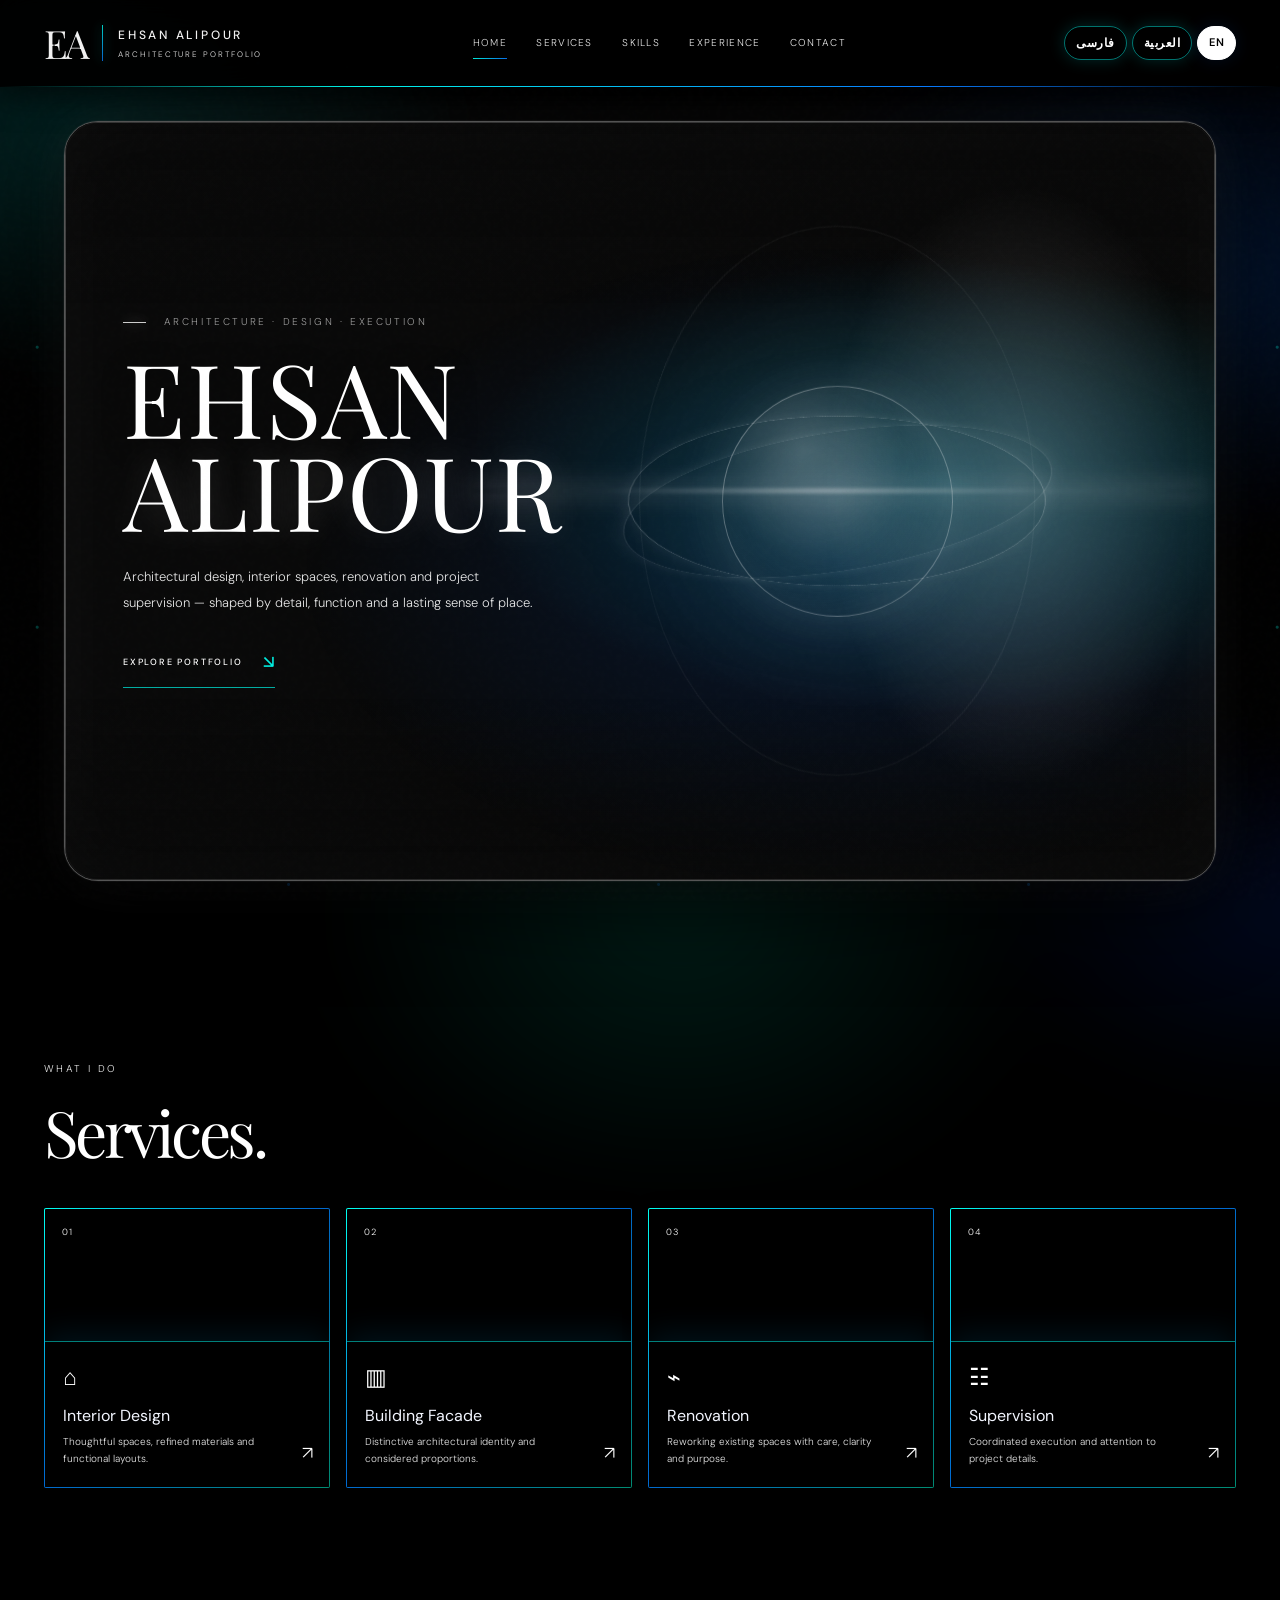
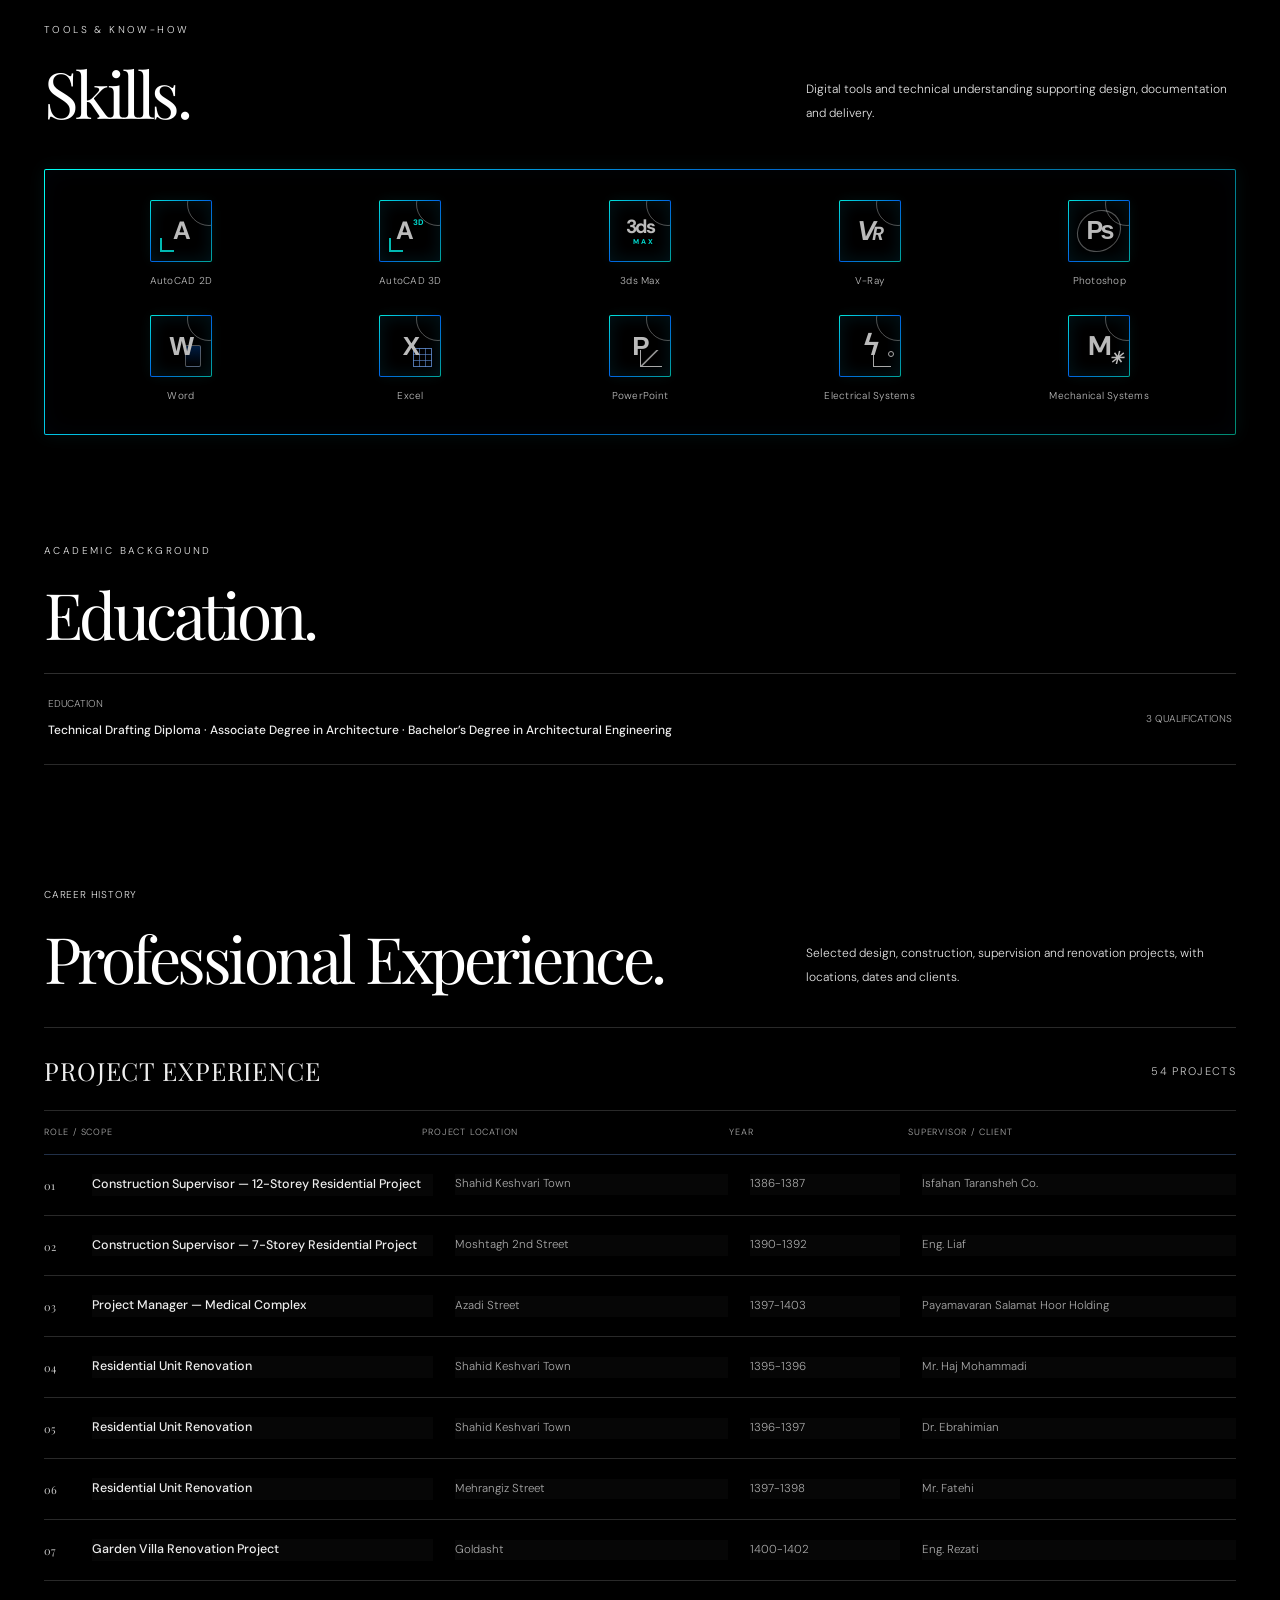
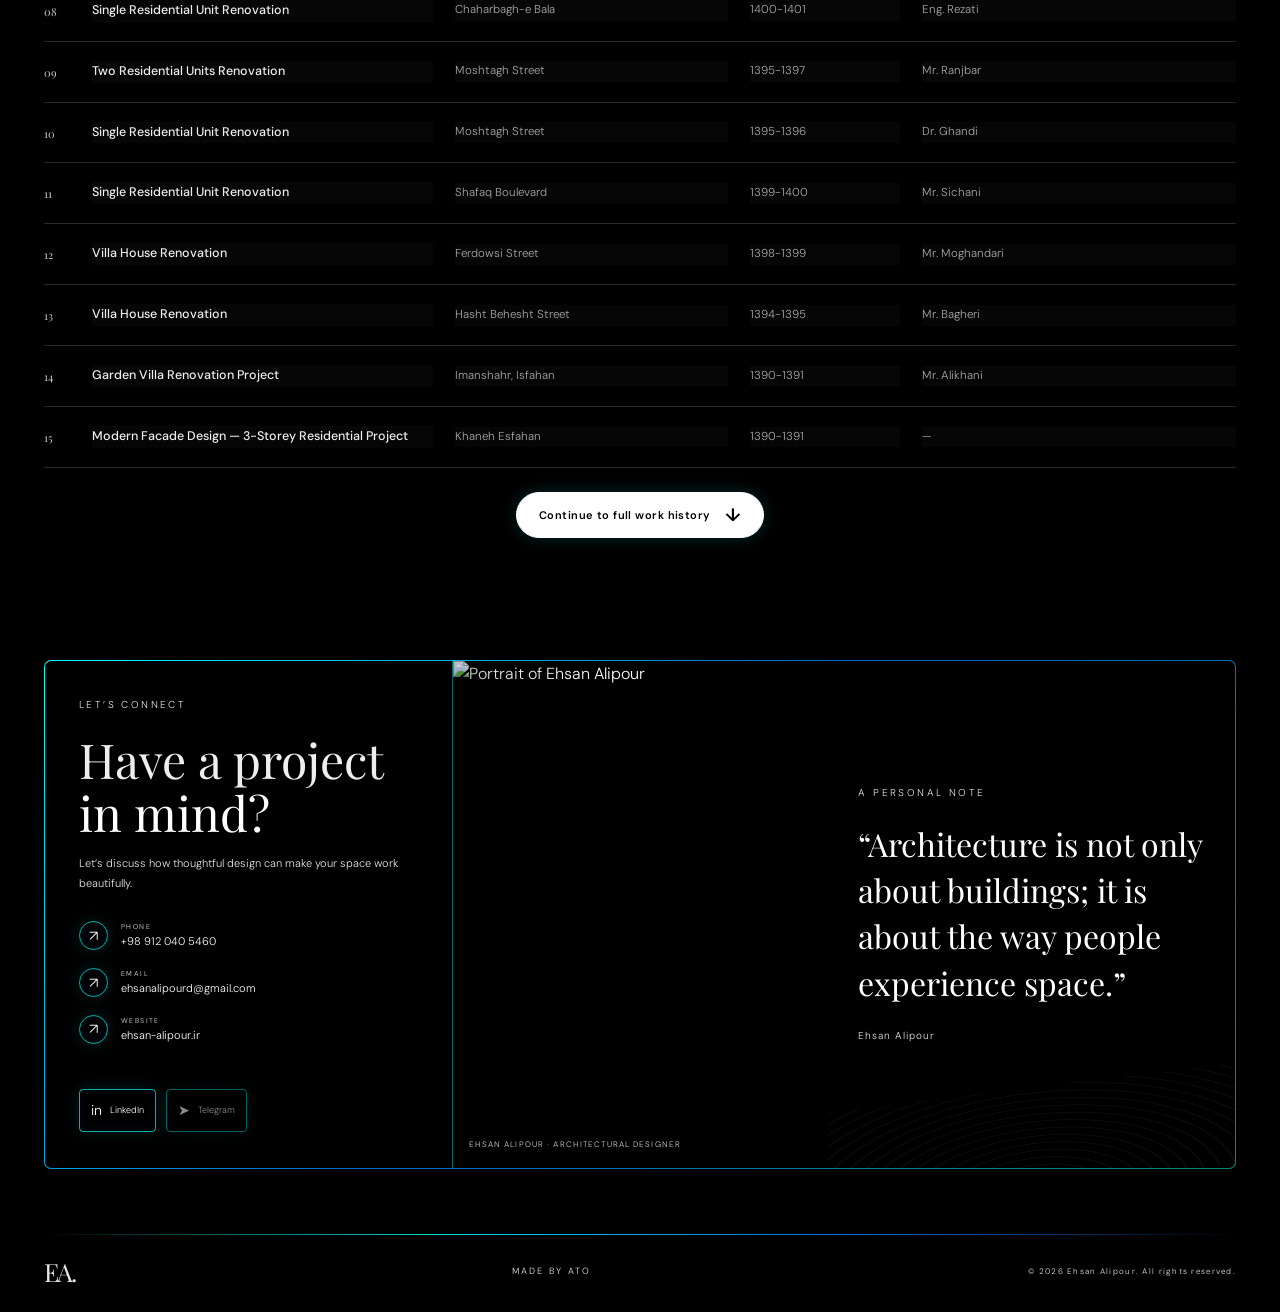
==== index.html @ 35f0ffde "Add files via upload" ====
<!DOCTYPE html>

<html lang="en">
<head>
<meta charset="utf-8"/>
<meta content="width=device-width, initial-scale=1" name="viewport"/>
<meta content="#000000" name="theme-color"/>
<meta content="Ehsan Alipour — Architectural Designer, project manager, and renovation specialist. Architecture portfolio, selected services, skills, experience, and contact details." name="description"/>
<link href="data:image/svg+xml,%3Csvg xmlns='http://www.w3.org/2000/svg' viewBox='0 0 64 64'%3E%3Crect width='64' height='64' fill='%2302060E'/%3E%3Ctext x='32' y='43' font-family='Georgia,serif' font-size='30' fill='%23fff' text-anchor='middle'%3EEA%3C/text%3E%3C/svg%3E" rel="icon"/>
<meta content="website" property="og:type"/>
<meta content="Ehsan Alipour — Architecture Portfolio" property="og:title"/>
<meta content="Architectural design, interior spaces, renovation and project supervision." property="og:description"/>
<meta content="assets/building-facade.jpg" property="og:image"/>
<title>Ehsan Alipour — Architecture Portfolio</title>
<link href="https://fonts.googleapis.com" rel="preconnect"/>
<link crossorigin="" href="https://fonts.gstatic.com" rel="preconnect"/>
<link href="https://fonts.googleapis.com/css2?family=DM+Sans:wght@300;400;500;600;700&amp;family=Playfair+Display:wght@400;500&amp;display=swap" rel="stylesheet"/>
<link href="style.css" rel="stylesheet"/>
</head>
<body>
<div aria-hidden="true" class="page-grain"></div>
<header class="site-header">
<a aria-label="Ehsan Alipour home" class="brand" href="#home">
<span class="brand-mark">EA</span><span class="brand-divider"></span>
<span class="brand-text"><strong>ehsan alipour</strong><small>ARCHITECTURE PORTFOLIO</small></span>
</a>
<button aria-expanded="false" aria-label="Toggle navigation" class="menu-toggle"><span></span><span></span></button>
<nav class="nav">
<a class="active" href="#home">Home</a><a href="#services">Services</a><a href="#skills">Skills</a><a href="#experience">Experience</a><a href="#contact">Contact</a>
</nav>
<div aria-label="Choose language" class="language-switch" role="group">
<button data-lang="fa" lang="fa" type="button">فارسی</button>
<button data-lang="ar" lang="ar" type="button">العربية</button>
<button class="selected" data-lang="en" lang="en" type="button">EN</button>
</div>
</header>
<main>
<section class="hero section-wrap" id="home">
<div aria-hidden="true" class="hero-lines"></div><div aria-hidden="true" class="hero-orbit"><span class="orbit-core"></span><span class="orbit-ring orbit-ring-one"></span><span class="orbit-ring orbit-ring-two"></span><span class="orbit-crosshair"></span></div>
<div class="hero-copy reveal">
<p class="eyebrow"><span></span> ARCHITECTURE · DESIGN · EXECUTION</p>
<h1>Ehsan<br/><em>Alipour</em></h1>

<p class="hero-description">Architectural design, interior spaces, renovation and project supervision — shaped by detail, function and a lasting sense of place.</p>
<a class="text-link" href="#services">EXPLORE PORTFOLIO <span>↘</span></a>
</div>
<div aria-hidden="true" class="hero-image-wrap reveal"></div>
</section>
<section class="section section-wrap" id="services">
<div class="section-heading reveal"><div><p class="eyebrow">WHAT I DO</p><h2>Services<span class="silver-dot">.</span></h2></div></div>
<div class="service-grid">
<a class="service-card reveal" href="interior-design.html"><span class="card-number">01</span><div class="service-photo photo-interior"></div><div class="glass-panel"><span class="service-icon">⌂</span><h3>Interior Design</h3><p>Thoughtful spaces, refined materials and functional layouts.</p><span class="card-arrow">↗</span></div></a>
<a class="service-card reveal" href="facade.html"><span class="card-number">02</span><div class="service-photo photo-facade"></div><div class="glass-panel"><span class="service-icon">▥</span><h3>Building Facade</h3><p>Distinctive architectural identity and considered proportions.</p><span class="card-arrow">↗</span></div></a>
<a class="service-card reveal" href="renovation.html"><span class="card-number">03</span><div class="service-photo photo-renovation"></div><div class="glass-panel"><span class="service-icon">⌁</span><h3>Renovation</h3><p>Reworking existing spaces with care, clarity and purpose.</p><span class="card-arrow">↗</span></div></a>
<a class="service-card reveal" href="supervision.html"><span class="card-number">04</span><div class="service-photo photo-supervision"></div><div class="glass-panel"><span class="service-icon">☷</span><h3>Supervision</h3><p>Coordinated execution and attention to project details.</p><span class="card-arrow">↗</span></div></a>
</div>
</section>
<section class="section section-wrap skills-section" id="skills">
<div class="section-heading reveal"><div><p class="eyebrow">TOOLS &amp; KNOW-HOW</p><h2>Skills<span class="silver-dot">.</span></h2></div><p class="section-note">Digital tools and technical understanding supporting design, documentation and delivery.</p></div>
<div class="skills-panel reveal">
<div class="skill skill-autocad"><div class="skill-logo"><span class="logo-mark">A</span><i class="logo-corner"></i></div><span>AutoCAD 2D</span></div>
<div class="skill skill-autocad3d"><div class="skill-logo"><span class="logo-mark">A<sup>3D</sup></span><i class="logo-corner"></i></div><span>AutoCAD 3D</span></div>
<div class="skill skill-3ds"><div class="skill-logo"><span class="logo-mark logo-3ds">3ds<small>MAX</small></span></div><span>3ds Max</span></div>
<div class="skill skill-vray"><div class="skill-logo"><span class="logo-mark logo-vray">V<span>R</span></span></div><span>V-Ray</span></div>
<div class="skill skill-photoshop"><div class="skill-logo"><span class="logo-mark logo-adobe">Ps</span><i class="logo-orbit"></i></div><span>Photoshop</span></div>
<div class="skill skill-word"><div class="skill-logo"><span class="logo-mark logo-office">W</span><i class="logo-page"></i></div><span>Word</span></div>
<div class="skill skill-excel"><div class="skill-logo"><span class="logo-mark logo-office">X</span><i class="logo-grid"></i></div><span>Excel</span></div>
<div class="skill skill-powerpoint"><div class="skill-logo"><span class="logo-mark logo-office">P</span><i class="logo-chart"></i></div><span>PowerPoint</span></div>
<div class="skill skill-electrical"><div class="skill-logo"><span class="logo-mark logo-system">ϟ</span><i class="logo-circuit"></i></div><span>Electrical Systems</span></div>
<div class="skill skill-mechanical"><div class="skill-logo"><span class="logo-mark logo-system">M</span><i class="logo-gear">✳</i></div><span>Mechanical Systems</span></div>
</div>
</section>
<section class="section section-wrap education-section" dir="ltr" id="education"><div class="section-heading reveal"><div><p class="eyebrow" data-en="ACADEMIC BACKGROUND" data-fa="سوابق تحصیلی">ACADEMIC BACKGROUND</p><h2 data-en="Education" data-fa="تحصیلات">Education<span class="silver-dot">.</span></h2></div></div><div class="education-preserved" dir="ltr"><div><small data-en="EDUCATION" data-fa="سوابق تحصیلی">EDUCATION</small><strong data-en="Technical Drafting Diploma · Associate Degree in Architecture · Bachelor’s Degree in Architectural Engineering" data-fa="دیپلم نقشه‌کشی فنی · کاردانی معماری · کارشناسی مهندسی معماری">Technical Drafting Diploma · Associate Degree in Architecture · Bachelor’s Degree in Architectural Engineering</strong></div><span data-en="3 QUALIFICATIONS" data-fa="۳ مدرک">3 QUALIFICATIONS</span></div></section><section class="section section-wrap" dir="ltr" id="experience">
<div class="section-heading reveal"><div><p class="eyebrow" data-en="CAREER HISTORY" data-fa="مسیر حرفه‌ای">CAREER HISTORY</p><h2 data-en="Professional Experience" data-fa="سوابق کاری">Professional Experience<span class="silver-dot">.</span></h2></div><p class="section-note" data-en="Selected design, construction, supervision and renovation projects, with locations, dates and clients." data-fa="فهرست پروژه‌های طراحی، اجرا و بازسازی با جزئیات مکان، بازه زمانی و کارفرما.">Selected design, construction, supervision and renovation projects, with locations, dates and clients.</p></div>
<div class="experience-list-wrap reveal">
<div class="experience-list-head"><span class="experience-list-title" data-en="PROJECT EXPERIENCE" data-fa="فهرست پروژه‌ها">PROJECT EXPERIENCE</span><span class="experience-total" data-en="54 PROJECTS" data-fa="54 پروژه">54 PROJECTS</span></div>
<div class="experience-column-labels"><span data-en="Role / Scope" data-fa="ماهیت کار">Role / Scope</span><span data-en="Project Location" data-fa="مکان پروژه">Project Location</span><span data-en="Year" data-fa="سال">Year</span><span data-en="Supervisor / Client" data-fa="سرپرست / کارفرما">Supervisor / Client</span></div>
<ol class="experience-list"><li class="experience-row"><span class="experience-number">01</span><div class="experience-cell experience-role"><small data-en="Role / Scope" data-fa="ماهیت کار">Role / Scope</small><strong data-en="Construction Supervisor — 12-Storey Residential Project" data-fa="سرپرست اجرا پروژه مسکونی (دوازده سقف)">Construction Supervisor — 12-Storey Residential Project</strong></div><div class="experience-cell"><small data-en="Location" data-fa="مکان پروژه">Location</small><span data-en="Shahid Keshvari Town" data-fa="شهرک شهید کشوری">Shahid Keshvari Town</span></div><div class="experience-cell experience-year"><small data-ar="السنة (هجري شمسي)" data-en="Year (Solar Hijri)" data-fa="سال">Year (Solar Hijri)</small><span data-en="1386-1387" data-fa="۱۳۸۶-۱۳۸۷">1386-1387</span></div><div class="experience-cell experience-client"><small data-en="Supervisor / Client" data-fa="سرپرست / کارفرما">Supervisor / Client</small><span data-en="Isfahan Taransheh Co." data-fa="شرکت اصفهان ترانشه">Isfahan Taransheh Co.</span></div></li><li class="experience-row"><span class="experience-number">02</span><div class="experience-cell experience-role"><small data-en="Role / Scope" data-fa="ماهیت کار">Role / Scope</small><strong data-en="Construction Supervisor — 7-Storey Residential Project" data-fa="سرپرست اجرا پروژه مسکونی (هفت سقف)">Construction Supervisor — 7-Storey Residential Project</strong></div><div class="experience-cell"><small data-en="Location" data-fa="مکان پروژه">Location</small><span data-en="Moshtagh 2nd Street" data-fa="خیابان مشتاق دوم">Moshtagh 2nd Street</span></div><div class="experience-cell experience-year"><small data-ar="السنة (هجري شمسي)" data-en="Year (Solar Hijri)" data-fa="سال">Year (Solar Hijri)</small><span data-en="1390-1392" data-fa="۱۳۹۰-۱۳۹۲">1390-1392</span></div><div class="experience-cell experience-client"><small data-en="Supervisor / Client" data-fa="سرپرست / کارفرما">Supervisor / Client</small><span data-en="Eng. Liaf" data-fa="جناب آقای مهندس لیاف">Eng. Liaf</span></div></li><li class="experience-row"><span class="experience-number">03</span><div class="experience-cell experience-role"><small data-en="Role / Scope" data-fa="ماهیت کار">Role / Scope</small><strong data-en="Project Manager — Medical Complex" data-fa="مدیر پروژه مجموعه پزشکی">Project Manager — Medical Complex</strong></div><div class="experience-cell"><small data-en="Location" data-fa="مکان پروژه">Location</small><span data-en="Azadi Street" data-fa="خیابان آزادی">Azadi Street</span></div><div class="experience-cell experience-year"><small data-ar="السنة (هجري شمسي)" data-en="Year (Solar Hijri)" data-fa="سال">Year (Solar Hijri)</small><span data-en="1397-1403" data-fa="۱۳۹۷-۱۴۰۳">1397-1403</span></div><div class="experience-cell experience-client"><small data-en="Supervisor / Client" data-fa="سرپرست / کارفرما">Supervisor / Client</small><span data-en="Payamavaran Salamat Hoor Holding" data-fa="هلدینگ پیام آوران سلامت هور">Payamavaran Salamat Hoor Holding</span></div></li><li class="experience-row"><span class="experience-number">04</span><div class="experience-cell experience-role"><small data-en="Role / Scope" data-fa="ماهیت کار">Role / Scope</small><strong data-en="Residential Unit Renovation" data-fa="بازسازی واحد مسکونی">Residential Unit Renovation</strong></div><div class="experience-cell"><small data-en="Location" data-fa="مکان پروژه">Location</small><span data-en="Shahid Keshvari Town" data-fa="شهرک شهید کشوری">Shahid Keshvari Town</span></div><div class="experience-cell experience-year"><small data-ar="السنة (هجري شمسي)" data-en="Year (Solar Hijri)" data-fa="سال">Year (Solar Hijri)</small><span data-en="1395-1396" data-fa="۱۳۹۵-۱۳۹۶">1395-1396</span></div><div class="experience-cell experience-client"><small data-en="Supervisor / Client" data-fa="سرپرست / کارفرما">Supervisor / Client</small><span data-en="Mr. Haj Mohammadi" data-fa="جناب آقای حاج محمدی">Mr. Haj Mohammadi</span></div></li><li class="experience-row"><span class="experience-number">05</span><div class="experience-cell experience-role"><small data-en="Role / Scope" data-fa="ماهیت کار">Role / Scope</small><strong data-en="Residential Unit Renovation" data-fa="بازسازی واحد مسکونی">Residential Unit Renovation</strong></div><div class="experience-cell"><small data-en="Location" data-fa="مکان پروژه">Location</small><span data-en="Shahid Keshvari Town" data-fa="شهرک شهید کشوری">Shahid Keshvari Town</span></div><div class="experience-cell experience-year"><small data-ar="السنة (هجري شمسي)" data-en="Year (Solar Hijri)" data-fa="سال">Year (Solar Hijri)</small><span data-en="1396-1397" data-fa="۱۳۹۶-۱۳۹۷">1396-1397</span></div><div class="experience-cell experience-client"><small data-en="Supervisor / Client" data-fa="سرپرست / کارفرما">Supervisor / Client</small><span data-en="Dr. Ebrahimian" data-fa="جناب آقای دکتر ابراهیمیان">Dr. Ebrahimian</span></div></li><li class="experience-row"><span class="experience-number">06</span><div class="experience-cell experience-role"><small data-en="Role / Scope" data-fa="ماهیت کار">Role / Scope</small><strong data-en="Residential Unit Renovation" data-fa="بازسازی واحد مسکونی">Residential Unit Renovation</strong></div><div class="experience-cell"><small data-en="Location" data-fa="مکان پروژه">Location</small><span data-en="Mehrangiz Street" data-fa="خیابان مهرانگیز">Mehrangiz Street</span></div><div class="experience-cell experience-year"><small data-ar="السنة (هجري شمسي)" data-en="Year (Solar Hijri)" data-fa="سال">Year (Solar Hijri)</small><span data-en="1397-1398" data-fa="۱۳۹۷-۱۳۹۸">1397-1398</span></div><div class="experience-cell experience-client"><small data-en="Supervisor / Client" data-fa="سرپرست / کارفرما">Supervisor / Client</small><span data-en="Mr. Fatehi" data-fa="جناب آقای فاتحی">Mr. Fatehi</span></div></li><li class="experience-row"><span class="experience-number">07</span><div class="experience-cell experience-role"><small data-en="Role / Scope" data-fa="ماهیت کار">Role / Scope</small><strong data-en="Garden Villa Renovation Project" data-fa="بازسازی پروژه باغ ویلا">Garden Villa Renovation Project</strong></div><div class="experience-cell"><small data-en="Location" data-fa="مکان پروژه">Location</small><span data-en="Goldasht" data-fa="گلدشت">Goldasht</span></div><div class="experience-cell experience-year"><small data-ar="السنة (هجري شمسي)" data-en="Year (Solar Hijri)" data-fa="سال">Year (Solar Hijri)</small><span data-en="1400-1402" data-fa="۱۴۰۰-۱۴۰۲">1400-1402</span></div><div class="experience-cell experience-client"><small data-en="Supervisor / Client" data-fa="سرپرست / کارفرما">Supervisor / Client</small><span data-en="Eng. Rezati" data-fa="جناب آقای مهندس رضاتی">Eng. Rezati</span></div></li><li class="experience-row"><span class="experience-number">08</span><div class="experience-cell experience-role"><small data-en="Role / Scope" data-fa="ماهیت کار">Role / Scope</small><strong data-en="Single Residential Unit Renovation" data-fa="بازسازی یک واحد مسکونی">Single Residential Unit Renovation</strong></div><div class="experience-cell"><small data-en="Location" data-fa="مکان پروژه">Location</small><span data-en="Chaharbagh-e Bala" data-fa="چهارباغ بالا">Chaharbagh-e Bala</span></div><div class="experience-cell experience-year"><small data-ar="السنة (هجري شمسي)" data-en="Year (Solar Hijri)" data-fa="سال">Year (Solar Hijri)</small><span data-en="1400-1401" data-fa="۱۴۰۰-۱۴۰۱">1400-1401</span></div><div class="experience-cell experience-client"><small data-en="Supervisor / Client" data-fa="سرپرست / کارفرما">Supervisor / Client</small><span data-en="Eng. Rezati" data-fa="جناب آقای مهندس رضاتی">Eng. Rezati</span></div></li><li class="experience-row"><span class="experience-number">09</span><div class="experience-cell experience-role"><small data-en="Role / Scope" data-fa="ماهیت کار">Role / Scope</small><strong data-en="Two Residential Units Renovation" data-fa="بازسازی دو واحد مسکونی">Two Residential Units Renovation</strong></div><div class="experience-cell"><small data-en="Location" data-fa="مکان پروژه">Location</small><span data-en="Moshtagh Street" data-fa="خیابان مشتاق">Moshtagh Street</span></div><div class="experience-cell experience-year"><small data-ar="السنة (هجري شمسي)" data-en="Year (Solar Hijri)" data-fa="سال">Year (Solar Hijri)</small><span data-en="1395-1397" data-fa="۱۳۹۵-۱۳۹۷">1395-1397</span></div><div class="experience-cell experience-client"><small data-en="Supervisor / Client" data-fa="سرپرست / کارفرما">Supervisor / Client</small><span data-en="Mr. Ranjbar" data-fa="جناب آقای رنجبر">Mr. Ranjbar</span></div></li><li class="experience-row"><span class="experience-number">10</span><div class="experience-cell experience-role"><small data-en="Role / Scope" data-fa="ماهیت کار">Role / Scope</small><strong data-en="Single Residential Unit Renovation" data-fa="بازسازی یک واحد مسکونی">Single Residential Unit Renovation</strong></div><div class="experience-cell"><small data-en="Location" data-fa="مکان پروژه">Location</small><span data-en="Moshtagh Street" data-fa="خیابان مشتاق">Moshtagh Street</span></div><div class="experience-cell experience-year"><small data-ar="السنة (هجري شمسي)" data-en="Year (Solar Hijri)" data-fa="سال">Year (Solar Hijri)</small><span data-en="1395-1396" data-fa="۱۳۹۵-۱۳۹۶">1395-1396</span></div><div class="experience-cell experience-client"><small data-en="Supervisor / Client" data-fa="سرپرست / کارفرما">Supervisor / Client</small><span data-en="Dr. Ghandi" data-fa="جناب آقای دکتر قندی">Dr. Ghandi</span></div></li><li class="experience-row"><span class="experience-number">11</span><div class="experience-cell experience-role"><small data-en="Role / Scope" data-fa="ماهیت کار">Role / Scope</small><strong data-en="Single Residential Unit Renovation" data-fa="بازسازی یک واحد مسکونی">Single Residential Unit Renovation</strong></div><div class="experience-cell"><small data-en="Location" data-fa="مکان پروژه">Location</small><span data-en="Shafaq Boulevard" data-fa="بلوار شفق">Shafaq Boulevard</span></div><div class="experience-cell experience-year"><small data-ar="السنة (هجري شمسي)" data-en="Year (Solar Hijri)" data-fa="سال">Year (Solar Hijri)</small><span data-en="1399-1400" data-fa="۱۳۹۹-۱۴۰۰">1399-1400</span></div><div class="experience-cell experience-client"><small data-en="Supervisor / Client" data-fa="سرپرست / کارفرما">Supervisor / Client</small><span data-en="Mr. Sichani" data-fa="جناب آقای سیچانی">Mr. Sichani</span></div></li><li class="experience-row"><span class="experience-number">12</span><div class="experience-cell experience-role"><small data-en="Role / Scope" data-fa="ماهیت کار">Role / Scope</small><strong data-en="Villa House Renovation" data-fa="بازسازی خانه ویلایی">Villa House Renovation</strong></div><div class="experience-cell"><small data-en="Location" data-fa="مکان پروژه">Location</small><span data-en="Ferdowsi Street" data-fa="خیابان فردوسی">Ferdowsi Street</span></div><div class="experience-cell experience-year"><small data-ar="السنة (هجري شمسي)" data-en="Year (Solar Hijri)" data-fa="سال">Year (Solar Hijri)</small><span data-en="1398-1399" data-fa="۱۳۹۸-۱۳۹۹">1398-1399</span></div><div class="experience-cell experience-client"><small data-en="Supervisor / Client" data-fa="سرپرست / کارفرما">Supervisor / Client</small><span data-en="Mr. Moghandari" data-fa="جناب آقای مقندری">Mr. Moghandari</span></div></li><li class="experience-row"><span class="experience-number">13</span><div class="experience-cell experience-role"><small data-en="Role / Scope" data-fa="ماهیت کار">Role / Scope</small><strong data-en="Villa House Renovation" data-fa="بازسازی خانه ویلایی">Villa House Renovation</strong></div><div class="experience-cell"><small data-en="Location" data-fa="مکان پروژه">Location</small><span data-en="Hasht Behesht Street" data-fa="خیابان هشت بهشت">Hasht Behesht Street</span></div><div class="experience-cell experience-year"><small data-ar="السنة (هجري شمسي)" data-en="Year (Solar Hijri)" data-fa="سال">Year (Solar Hijri)</small><span data-en="1394-1395" data-fa="۱۳۹۴-۱۳۹۵">1394-1395</span></div><div class="experience-cell experience-client"><small data-en="Supervisor / Client" data-fa="سرپرست / کارفرما">Supervisor / Client</small><span data-en="Mr. Bagheri" data-fa="جناب آقای باقری">Mr. Bagheri</span></div></li><li class="experience-row"><span class="experience-number">14</span><div class="experience-cell experience-role"><small data-en="Role / Scope" data-fa="ماهیت کار">Role / Scope</small><strong data-en="Garden Villa Renovation Project" data-fa="بازسازی پروژه باغ ویلا">Garden Villa Renovation Project</strong></div><div class="experience-cell"><small data-en="Location" data-fa="مکان پروژه">Location</small><span data-en="Imanshahr, Isfahan" data-fa="ایمانشهر اصفهان">Imanshahr, Isfahan</span></div><div class="experience-cell experience-year"><small data-ar="السنة (هجري شمسي)" data-en="Year (Solar Hijri)" data-fa="سال">Year (Solar Hijri)</small><span data-en="1390-1391" data-fa="۱۳۹۰-۱۳۹۱">1390-1391</span></div><div class="experience-cell experience-client"><small data-en="Supervisor / Client" data-fa="سرپرست / کارفرما">Supervisor / Client</small><span data-en="Mr. Alikhani" data-fa="جناب آقای علیخانی">Mr. Alikhani</span></div></li><li class="experience-row"><span class="experience-number">15</span><div class="experience-cell experience-role"><small data-en="Role / Scope" data-fa="ماهیت کار">Role / Scope</small><strong data-en="Modern Facade Design — 3-Storey Residential Project" data-fa="طراحی نمای مدرن پروژه مسکونی (سه سقف)">Modern Facade Design — 3-Storey Residential Project</strong></div><div class="experience-cell"><small data-en="Location" data-fa="مکان پروژه">Location</small><span data-en="Khaneh Esfahan" data-fa="خانه اصفهان">Khaneh Esfahan</span></div><div class="experience-cell experience-year"><small data-ar="السنة (هجري شمسي)" data-en="Year (Solar Hijri)" data-fa="سال">Year (Solar Hijri)</small><span data-en="1390-1391" data-fa="۱۳۹۰-۱۳۹۱">1390-1391</span></div><div class="experience-cell experience-client"><small data-en="Supervisor / Client" data-fa="سرپرست / کارفرما">Supervisor / Client</small><span data-en="—" data-fa="—">—</span></div></li><li class="experience-row"><span class="experience-number">16</span><div class="experience-cell experience-role"><small data-en="Role / Scope" data-fa="ماهیت کار">Role / Scope</small><strong data-en="Facade Design — 3-Storey Residential Project" data-fa="طراحی نما پروژه مسکونی (سه سقف)">Facade Design — 3-Storey Residential Project</strong></div><div class="experience-cell"><small data-en="Location" data-fa="مکان پروژه">Location</small><span data-en="Rudaki Street" data-fa="خیابان رودکی">Rudaki Street</span></div><div class="experience-cell experience-year"><small data-ar="السنة (هجري شمسي)" data-en="Year (Solar Hijri)" data-fa="سال">Year (Solar Hijri)</small><span data-en="1390-1391" data-fa="۱۳۹۰-۱۳۹۱">1390-1391</span></div><div class="experience-cell experience-client"><small data-en="Supervisor / Client" data-fa="سرپرست / کارفرما">Supervisor / Client</small><span data-en="Mr. Amin al-Raaya" data-fa="جناب آقای امین الرعایا">Mr. Amin al-Raaya</span></div></li><li class="experience-row"><span class="experience-number">17</span><div class="experience-cell experience-role"><small data-en="Role / Scope" data-fa="ماهیت کار">Role / Scope</small><strong data-en="Facade &amp; Interior Design — Villa Project" data-fa="طراحی نما و طراحی داخل پروژه ویلایی">Facade &amp; Interior Design — Villa Project</strong></div><div class="experience-cell"><small data-en="Location" data-fa="مکان پروژه">Location</small><span data-en="Imanshahr, Isfahan" data-fa="ایمانشهر- اصفهان">Imanshahr, Isfahan</span></div><div class="experience-cell experience-year"><small data-ar="السنة (هجري شمسي)" data-en="Year (Solar Hijri)" data-fa="سال">Year (Solar Hijri)</small><span data-en="1390-1391" data-fa="۱۳۹۰-۱۳۹۱">1390-1391</span></div><div class="experience-cell experience-client"><small data-en="Supervisor / Client" data-fa="سرپرست / کارفرما">Supervisor / Client</small><span data-en="Mr. Alikhani" data-fa="جناب آقای علیخانی">Mr. Alikhani</span></div></li><li class="experience-row"><span class="experience-number">18</span><div class="experience-cell experience-role"><small data-en="Role / Scope" data-fa="ماهیت کار">Role / Scope</small><strong data-en="Medical Clinic Interior Design" data-fa="طراحی داخلی کلینیک پزشکی">Medical Clinic Interior Design</strong></div><div class="experience-cell"><small data-en="Location" data-fa="مکان پروژه">Location</small><span data-en="Amadgah Street" data-fa="خیابان آمادگاه">Amadgah Street</span></div><div class="experience-cell experience-year"><small data-ar="السنة (هجري شمسي)" data-en="Year (Solar Hijri)" data-fa="سال">Year (Solar Hijri)</small><span data-en="1390-1391" data-fa="۱۳۹۰-۱۳۹۱">1390-1391</span></div><div class="experience-cell experience-client"><small data-en="Supervisor / Client" data-fa="سرپرست / کارفرما">Supervisor / Client</small><span data-en="Dr. Salemi" data-fa="جناب دکتر سالمی">Dr. Salemi</span></div></li><li class="experience-row"><span class="experience-number">19</span><div class="experience-cell experience-role"><small data-en="Role / Scope" data-fa="ماهیت کار">Role / Scope</small><strong data-en="Facade &amp; Interior Design — 7-Storey Residential Project" data-fa="طراحی نما و طراحی داخلی پروژه مسکونی (هفت سقف)">Facade &amp; Interior Design — 7-Storey Residential Project</strong></div><div class="experience-cell"><small data-en="Location" data-fa="مکان پروژه">Location</small><span data-en="Khaneh Esfahan" data-fa="خانه اصفهان">Khaneh Esfahan</span></div><div class="experience-cell experience-year"><small data-ar="السنة (هجري شمسي)" data-en="Year (Solar Hijri)" data-fa="سال">Year (Solar Hijri)</small><span data-en="1391-1392" data-fa="۱۳۹۱-۱۳۹۲">1391-1392</span></div><div class="experience-cell experience-client"><small data-en="Supervisor / Client" data-fa="سرپرست / کارفرما">Supervisor / Client</small><span data-en="Mr. Ghorbani" data-fa="جناب آقای قربانی">Mr. Ghorbani</span></div></li><li class="experience-row"><span class="experience-number">20</span><div class="experience-cell experience-role"><small data-en="Role / Scope" data-fa="ماهیت کار">Role / Scope</small><strong data-en="Beauty Salon Interior Design" data-fa="طراحی داخل سالن زیبایی">Beauty Salon Interior Design</strong></div><div class="experience-cell"><small data-en="Location" data-fa="مکان پروژه">Location</small><span data-en="Rudaki Street" data-fa="خیابان رودکی">Rudaki Street</span></div><div class="experience-cell experience-year"><small data-ar="السنة (هجري شمسي)" data-en="Year (Solar Hijri)" data-fa="سال">Year (Solar Hijri)</small><span data-en="1391-1392" data-fa="۱۳۹۱-۱۳۹۲">1391-1392</span></div><div class="experience-cell experience-client"><small data-en="Supervisor / Client" data-fa="سرپرست / کارفرما">Supervisor / Client</small><span data-en="Eng. Niazi Rad" data-fa="جناب آقای مهندس نیازی راد">Eng. Niazi Rad</span></div></li><li class="experience-row"><span class="experience-number">21</span><div class="experience-cell experience-role"><small data-en="Role / Scope" data-fa="ماهیت کار">Role / Scope</small><strong data-en="Facade &amp; Interior Design — 6-Storey Residential Project" data-fa="طراحی نما و طراحی داخلی پروژه مسکونی (شش سقف)">Facade &amp; Interior Design — 6-Storey Residential Project</strong></div><div class="experience-cell"><small data-en="Location" data-fa="مکان پروژه">Location</small><span data-en="Ozgol, Tehran" data-fa="ازگل- تهران">Ozgol, Tehran</span></div><div class="experience-cell experience-year"><small data-ar="السنة (هجري شمسي)" data-en="Year (Solar Hijri)" data-fa="سال">Year (Solar Hijri)</small><span data-en="1393-1394" data-fa="۱۳۹۳-۱۳۹۴">1393-1394</span></div><div class="experience-cell experience-client"><small data-en="Supervisor / Client" data-fa="سرپرست / کارفرما">Supervisor / Client</small><span data-en="Mr. Monochehri Pourmohammadi" data-fa="جناب آقای منوچهری پور محمدی">Mr. Monochehri Pourmohammadi</span></div></li><li class="experience-row"><span class="experience-number">22</span><div class="experience-cell experience-role"><small data-en="Role / Scope" data-fa="ماهیت کار">Role / Scope</small><strong data-en="Facade Design — 9-Storey Residential Project" data-fa="طراحی نما پروژه مسکونی (نه سقف)">Facade Design — 9-Storey Residential Project</strong></div><div class="experience-cell"><small data-en="Location" data-fa="مکان پروژه">Location</small><span data-en="Araj, Tehran" data-fa="اراجی- تهران">Araj, Tehran</span></div><div class="experience-cell experience-year"><small data-ar="السنة (هجري شمسي)" data-en="Year (Solar Hijri)" data-fa="سال">Year (Solar Hijri)</small><span data-en="1393-1394" data-fa="۱۳۹۳-۱۳۹۴">1393-1394</span></div><div class="experience-cell experience-client"><small data-en="Supervisor / Client" data-fa="سرپرست / کارفرما">Supervisor / Client</small><span data-en="Mr. Monochehri Pourmohammadi" data-fa="جناب آقای منوچهری پور محمدی">Mr. Monochehri Pourmohammadi</span></div></li><li class="experience-row"><span class="experience-number">23</span><div class="experience-cell experience-role"><small data-en="Role / Scope" data-fa="ماهیت کار">Role / Scope</small><strong data-en="Facade &amp; Interior Design — 6-Storey Residential Project" data-fa="طراحی نما و طراحی داخلی پروژه مسکونی (شش سقف)">Facade &amp; Interior Design — 6-Storey Residential Project</strong></div><div class="experience-cell"><small data-en="Location" data-fa="مکان پروژه">Location</small><span data-en="Apadana Street" data-fa="خیابان آپادانا">Apadana Street</span></div><div class="experience-cell experience-year"><small data-ar="السنة (هجري شمسي)" data-en="Year (Solar Hijri)" data-fa="سال">Year (Solar Hijri)</small><span data-en="1393-1394" data-fa="۱۳۹۳-۱۳۹۴">1393-1394</span></div><div class="experience-cell experience-client"><small data-en="Supervisor / Client" data-fa="سرپرست / کارفرما">Supervisor / Client</small><span data-en="Eng. Moradi" data-fa="جناب آقای مهندس مرادی">Eng. Moradi</span></div></li><li class="experience-row"><span class="experience-number">24</span><div class="experience-cell experience-role"><small data-en="Role / Scope" data-fa="ماهیت کار">Role / Scope</small><strong data-en="Classical Facade Design — 6-Storey Residential Project" data-fa="طراحی نمای کلاسیک پروژه مسکونی (شش سقف)">Classical Facade Design — 6-Storey Residential Project</strong></div><div class="experience-cell"><small data-en="Location" data-fa="مکان پروژه">Location</small><span data-en="Robat 2nd Street" data-fa="خیابان رباط دوم">Robat 2nd Street</span></div><div class="experience-cell experience-year"><small data-ar="السنة (هجري شمسي)" data-en="Year (Solar Hijri)" data-fa="سال">Year (Solar Hijri)</small><span data-en="1393-1394" data-fa="۱۳۹۳-۱۳۹۴">1393-1394</span></div><div class="experience-cell experience-client"><small data-en="Supervisor / Client" data-fa="سرپرست / کارفرما">Supervisor / Client</small><span data-en="Mr. Ali Jenigzi" data-fa="جناب آقای علی جنیگزی">Mr. Ali Jenigzi</span></div></li><li class="experience-row"><span class="experience-number">25</span><div class="experience-cell experience-role"><small data-en="Role / Scope" data-fa="ماهیت کار">Role / Scope</small><strong data-en="Residential Unit Facade &amp; Interior Design" data-fa="طراحی نما و طراحی داخلی واحد مسکونی">Residential Unit Facade &amp; Interior Design</strong></div><div class="experience-cell"><small data-en="Location" data-fa="مکان پروژه">Location</small><span data-en="Moshtagh Street, Laleh Gharbi Street" data-fa="خیابان مشتاق- خیابان لاله غربی">Moshtagh Street, Laleh Gharbi Street</span></div><div class="experience-cell experience-year"><small data-ar="السنة (هجري شمسي)" data-en="Year (Solar Hijri)" data-fa="سال">Year (Solar Hijri)</small><span data-en="1393-1394" data-fa="۱۳۹۳-۱۳۹۴">1393-1394</span></div><div class="experience-cell experience-client"><small data-en="Supervisor / Client" data-fa="سرپرست / کارفرما">Supervisor / Client</small><span data-en="Eng. Salemi" data-fa="جناب آقای مهندس سالمی">Eng. Salemi</span></div></li><li class="experience-row"><span class="experience-number">26</span><div class="experience-cell experience-role"><small data-en="Role / Scope" data-fa="ماهیت کار">Role / Scope</small><strong data-en="Facade &amp; Interior Design — 3-Storey Residential Project" data-fa="طراحی نما و طراحی داخلی پروژه مسکونی (سه سقف)">Facade &amp; Interior Design — 3-Storey Residential Project</strong></div><div class="experience-cell"><small data-en="Location" data-fa="مکان پروژه">Location</small><span data-en="Hasht Behesht Street" data-fa="خیابان هشت بهشت">Hasht Behesht Street</span></div><div class="experience-cell experience-year"><small data-ar="السنة (هجري شمسي)" data-en="Year (Solar Hijri)" data-fa="سال">Year (Solar Hijri)</small><span data-en="1394-1395" data-fa="۱۳۹۴-۱۳۹۵">1394-1395</span></div><div class="experience-cell experience-client"><small data-en="Supervisor / Client" data-fa="سرپرست / کارفرما">Supervisor / Client</small><span data-en="Mr. Bagheri" data-fa="جناب آقای باقری">Mr. Bagheri</span></div></li><li class="experience-row"><span class="experience-number">27</span><div class="experience-cell experience-role"><small data-en="Role / Scope" data-fa="ماهیت کار">Role / Scope</small><strong data-en="Interior Design — Abercrombie &amp; Fitch Retail Store" data-fa="طراحی داخلی واحد تجاری برند ابرکرومبی اند فچ">Interior Design — Abercrombie &amp; Fitch Retail Store</strong></div><div class="experience-cell"><small data-en="Location" data-fa="مکان پروژه">Location</small><span data-en="Nazar Gharbi Street" data-fa="خیابان نظر غربی">Nazar Gharbi Street</span></div><div class="experience-cell experience-year"><small data-ar="السنة (هجري شمسي)" data-en="Year (Solar Hijri)" data-fa="سال">Year (Solar Hijri)</small><span data-en="1394-1395" data-fa="۱۳۹۴-۱۳۹۵">1394-1395</span></div><div class="experience-cell experience-client"><small data-en="Supervisor / Client" data-fa="سرپرست / کارفرما">Supervisor / Client</small><span data-en="Eng. Ataei" data-fa="جناب آقای مهندس عطایی">Eng. Ataei</span></div></li><li class="experience-row"><span class="experience-number">28</span><div class="experience-cell experience-role"><small data-en="Role / Scope" data-fa="ماهیت کار">Role / Scope</small><strong data-en="Facade &amp; Interior Design — 5-Storey Residential–Commercial Project" data-fa="طراحی نما و طراحی داخلی پروژه مسکونی- تجاری (پنج سقف)">Facade &amp; Interior Design — 5-Storey Residential–Commercial Project</strong></div><div class="experience-cell"><small data-en="Location" data-fa="مکان پروژه">Location</small><span data-en="Sepahsalar" data-fa="سپهسالار">Sepahsalar</span></div><div class="experience-cell experience-year"><small data-ar="السنة (هجري شمسي)" data-en="Year (Solar Hijri)" data-fa="سال">Year (Solar Hijri)</small><span data-en="1395-1396" data-fa="۱۳۹۵-۱۳۹۶">1395-1396</span></div><div class="experience-cell experience-client"><small data-en="Supervisor / Client" data-fa="سرپرست / کارفرما">Supervisor / Client</small><span data-en="Mr. Mokhtari" data-fa="جناب آقای مختاری">Mr. Mokhtari</span></div></li><li class="experience-row"><span class="experience-number">29</span><div class="experience-cell experience-role"><small data-en="Role / Scope" data-fa="ماهیت کار">Role / Scope</small><strong data-en="Facade &amp; Interior Design — 6-Storey Residential Project" data-fa="طراحی نما و طراحی داخلی پروژه مسکونی (شش سقف)">Facade &amp; Interior Design — 6-Storey Residential Project</strong></div><div class="experience-cell"><small data-en="Location" data-fa="مکان پروژه">Location</small><span data-en="Haft Dast Street" data-fa="خیابان هفت دست">Haft Dast Street</span></div><div class="experience-cell experience-year"><small data-ar="السنة (هجري شمسي)" data-en="Year (Solar Hijri)" data-fa="سال">Year (Solar Hijri)</small><span data-en="1395-1396" data-fa="۱۳۹۵-۱۳۹۶">1395-1396</span></div><div class="experience-cell experience-client"><small data-en="Supervisor / Client" data-fa="سرپرست / کارفرما">Supervisor / Client</small><span data-en="Eng. Salemi" data-fa="جناب آقای مهندس سالمی">Eng. Salemi</span></div></li><li class="experience-row"><span class="experience-number">30</span><div class="experience-cell experience-role"><small data-en="Role / Scope" data-fa="ماهیت کار">Role / Scope</small><strong data-en="Residential Unit Interior Design" data-fa="طراحی داخلی واحد مسکونی">Residential Unit Interior Design</strong></div><div class="experience-cell"><small data-en="Location" data-fa="مکان پروژه">Location</small><span data-en="Moshtagh Street" data-fa="خیابان مشتاق">Moshtagh Street</span></div><div class="experience-cell experience-year"><small data-ar="السنة (هجري شمسي)" data-en="Year (Solar Hijri)" data-fa="سال">Year (Solar Hijri)</small><span data-en="1395-1396" data-fa="۱۳۹۵-۱۳۹۶">1395-1396</span></div><div class="experience-cell experience-client"><small data-en="Supervisor / Client" data-fa="سرپرست / کارفرما">Supervisor / Client</small><span data-en="Mr. Ranjbar" data-fa="جناب آقای رنجبر">Mr. Ranjbar</span></div></li><li class="experience-row"><span class="experience-number">31</span><div class="experience-cell experience-role"><small data-en="Role / Scope" data-fa="ماهیت کار">Role / Scope</small><strong data-en="Residential Unit Interior Design" data-fa="طراحی داخلی واحد مسکونی">Residential Unit Interior Design</strong></div><div class="experience-cell"><small data-en="Location" data-fa="مکان پروژه">Location</small><span data-en="Moshtagh Street" data-fa="خیابان مشتاق">Moshtagh Street</span></div><div class="experience-cell experience-year"><small data-ar="السنة (هجري شمسي)" data-en="Year (Solar Hijri)" data-fa="سال">Year (Solar Hijri)</small><span data-en="1395-1396" data-fa="۱۳۹۵-۱۳۹۶">1395-1396</span></div><div class="experience-cell experience-client"><small data-en="Supervisor / Client" data-fa="سرپرست / کارفرما">Supervisor / Client</small><span data-en="Dr. Ghandi" data-fa="جناب آقای دکتر قندی">Dr. Ghandi</span></div></li><li class="experience-row"><span class="experience-number">32</span><div class="experience-cell experience-role"><small data-en="Role / Scope" data-fa="ماهیت کار">Role / Scope</small><strong data-en="Residential Unit Interior Design" data-fa="طراحی داخلی واحد مسکونی">Residential Unit Interior Design</strong></div><div class="experience-cell"><small data-en="Location" data-fa="مکان پروژه">Location</small><span data-en="Shahid Keshvari Town, Yas Complex" data-fa="شهرک شهید کشوری- مجموعه یاس">Shahid Keshvari Town, Yas Complex</span></div><div class="experience-cell experience-year"><small data-ar="السنة (هجري شمسي)" data-en="Year (Solar Hijri)" data-fa="سال">Year (Solar Hijri)</small><span data-en="1395-1396" data-fa="۱۳۹۵-۱۳۹۶">1395-1396</span></div><div class="experience-cell experience-client"><small data-en="Supervisor / Client" data-fa="سرپرست / کارفرما">Supervisor / Client</small><span data-en="Mr. Haj Mohammadi" data-fa="جناب آقای حاج محمدی">Mr. Haj Mohammadi</span></div></li><li class="experience-row"><span class="experience-number">33</span><div class="experience-cell experience-role"><small data-en="Role / Scope" data-fa="ماهیت کار">Role / Scope</small><strong data-en="Facade Design — 6-Storey Residential Project" data-fa="طراحی نما پروژه مسکونی (شش سقف)">Facade Design — 6-Storey Residential Project</strong></div><div class="experience-cell"><small data-en="Location" data-fa="مکان پروژه">Location</small><span data-en="Robat Street" data-fa="خیابان رباط">Robat Street</span></div><div class="experience-cell experience-year"><small data-ar="السنة (هجري شمسي)" data-en="Year (Solar Hijri)" data-fa="سال">Year (Solar Hijri)</small><span data-en="1396-1397" data-fa="۱۳۹۶-۱۳۹۷">1396-1397</span></div><div class="experience-cell experience-client"><small data-en="Supervisor / Client" data-fa="سرپرست / کارفرما">Supervisor / Client</small><span data-en="Mr. Saadat" data-fa="جناب آقای سعادت">Mr. Saadat</span></div></li><li class="experience-row"><span class="experience-number">34</span><div class="experience-cell experience-role"><small data-en="Role / Scope" data-fa="ماهیت کار">Role / Scope</small><strong data-en="Facade Design — 4-Storey Residential Project" data-fa="طراحی نما پروژه مسکونی (چهار سقف)">Facade Design — 4-Storey Residential Project</strong></div><div class="experience-cell"><small data-en="Location" data-fa="مکان پروژه">Location</small><span data-en="Robat Street" data-fa="خیابان رباط">Robat Street</span></div><div class="experience-cell experience-year"><small data-ar="السنة (هجري شمسي)" data-en="Year (Solar Hijri)" data-fa="سال">Year (Solar Hijri)</small><span data-en="1396-1397" data-fa="۱۳۹۶-۱۳۹۷">1396-1397</span></div><div class="experience-cell experience-client"><small data-en="Supervisor / Client" data-fa="سرپرست / کارفرما">Supervisor / Client</small><span data-en="Mr. Saadat" data-fa="جناب آقای سعادت">Mr. Saadat</span></div></li><li class="experience-row"><span class="experience-number">35</span><div class="experience-cell experience-role"><small data-en="Role / Scope" data-fa="ماهیت کار">Role / Scope</small><strong data-en="Residential Unit Interior Design" data-fa="طراحی داخلی واحد مسکونی">Residential Unit Interior Design</strong></div><div class="experience-cell"><small data-en="Location" data-fa="مکان پروژه">Location</small><span data-en="Mardavij Street" data-fa="خیابان مرداویج">Mardavij Street</span></div><div class="experience-cell experience-year"><small data-ar="السنة (هجري شمسي)" data-en="Year (Solar Hijri)" data-fa="سال">Year (Solar Hijri)</small><span data-en="1396-1397" data-fa="۱۳۹۶-۱۳۹۷">1396-1397</span></div><div class="experience-cell experience-client"><small data-en="Supervisor / Client" data-fa="سرپرست / کارفرما">Supervisor / Client</small><span data-en="Eng. Karim Pour" data-fa="مهندس کریم پور">Eng. Karim Pour</span></div></li><li class="experience-row"><span class="experience-number">36</span><div class="experience-cell experience-role"><small data-en="Role / Scope" data-fa="ماهیت کار">Role / Scope</small><strong data-en="Facade &amp; Interior Design — 5-Storey Residential Project" data-fa="طراحی نما و طراحی داخلی پروژه مسکونی (پنج سقف)">Facade &amp; Interior Design — 5-Storey Residential Project</strong></div><div class="experience-cell"><small data-en="Location" data-fa="مکان پروژه">Location</small><span data-en="Malek Shahr" data-fa="ملک شهر">Malek Shahr</span></div><div class="experience-cell experience-year"><small data-ar="السنة (هجري شمسي)" data-en="Year (Solar Hijri)" data-fa="سال">Year (Solar Hijri)</small><span data-en="1396-1397" data-fa="۱۳۹۶-۱۳۹۷">1396-1397</span></div><div class="experience-cell experience-client"><small data-en="Supervisor / Client" data-fa="سرپرست / کارفرما">Supervisor / Client</small><span data-en="Eng. Karim Pour" data-fa="جناب آقای مهندس کریم پور">Eng. Karim Pour</span></div></li><li class="experience-row"><span class="experience-number">37</span><div class="experience-cell experience-role"><small data-en="Role / Scope" data-fa="ماهیت کار">Role / Scope</small><strong data-en="Facade &amp; Interior Design — Villa Project" data-fa="طراحی نما و طراحی داخل پروژه ویلایی">Facade &amp; Interior Design — Villa Project</strong></div><div class="experience-cell"><small data-en="Location" data-fa="مکان پروژه">Location</small><span data-en="Damavand, Tehran" data-fa="دماوند- تهران">Damavand, Tehran</span></div><div class="experience-cell experience-year"><small data-ar="السنة (هجري شمسي)" data-en="Year (Solar Hijri)" data-fa="سال">Year (Solar Hijri)</small><span data-en="1396-1397" data-fa="۱۳۹۶-۱۳۹۷">1396-1397</span></div><div class="experience-cell experience-client"><small data-en="Supervisor / Client" data-fa="سرپرست / کارفرما">Supervisor / Client</small><span data-en="Mr. Pourmohammadi" data-fa="جناب آقای پور محمدی">Mr. Pourmohammadi</span></div></li><li class="experience-row"><span class="experience-number">38</span><div class="experience-cell experience-role"><small data-en="Role / Scope" data-fa="ماهیت کار">Role / Scope</small><strong data-en="Residential Unit Interior Design" data-fa="طراحی داخلی واحد مسکونی">Residential Unit Interior Design</strong></div><div class="experience-cell"><small data-en="Location" data-fa="مکان پروژه">Location</small><span data-en="Shahid Keshvari Town" data-fa="شهرک شهید کشوری">Shahid Keshvari Town</span></div><div class="experience-cell experience-year"><small data-ar="السنة (هجري شمسي)" data-en="Year (Solar Hijri)" data-fa="سال">Year (Solar Hijri)</small><span data-en="1396-1397" data-fa="۱۳۹۶-۱۳۹۷">1396-1397</span></div><div class="experience-cell experience-client"><small data-en="Supervisor / Client" data-fa="سرپرست / کارفرما">Supervisor / Client</small><span data-en="Dr. Ebrahimian" data-fa="جناب آقای دکتر ابراهیمیان">Dr. Ebrahimian</span></div></li><li class="experience-row"><span class="experience-number">39</span><div class="experience-cell experience-role"><small data-en="Role / Scope" data-fa="ماهیت کار">Role / Scope</small><strong data-en="Modern Facade Design — 4-Storey Residential Project" data-fa="طراحی نما مدرن پروژه مسکونی (چهار سقف)">Modern Facade Design — 4-Storey Residential Project</strong></div><div class="experience-cell"><small data-en="Location" data-fa="مکان پروژه">Location</small><span data-en="Robat Street" data-fa="خیابان رباط">Robat Street</span></div><div class="experience-cell experience-year"><small data-ar="السنة (هجري شمسي)" data-en="Year (Solar Hijri)" data-fa="سال">Year (Solar Hijri)</small><span data-en="1397-1398" data-fa="۱۳۹۷-۱۳۹۸">1397-1398</span></div><div class="experience-cell experience-client"><small data-en="Supervisor / Client" data-fa="سرپرست / کارفرما">Supervisor / Client</small><span data-en="Mr. Saadat" data-fa="جناب آقای سعادت">Mr. Saadat</span></div></li><li class="experience-row"><span class="experience-number">40</span><div class="experience-cell experience-role"><small data-en="Role / Scope" data-fa="ماهیت کار">Role / Scope</small><strong data-en="Modern Facade Design — 4-Storey Residential Project" data-fa="طراحی نمای مدرن پروژه مسکونی (چهار سقف)">Modern Facade Design — 4-Storey Residential Project</strong></div><div class="experience-cell"><small data-en="Location" data-fa="مکان پروژه">Location</small><span data-en="Robat Street" data-fa="خیابان رباط">Robat Street</span></div><div class="experience-cell experience-year"><small data-ar="السنة (هجري شمسي)" data-en="Year (Solar Hijri)" data-fa="سال">Year (Solar Hijri)</small><span data-en="1397-1398" data-fa="۱۳۹۷-۱۳۹۸">1397-1398</span></div><div class="experience-cell experience-client"><small data-en="Supervisor / Client" data-fa="سرپرست / کارفرما">Supervisor / Client</small><span data-en="Mr. Ali Jenigzi" data-fa="جناب آقای علی جنیگزی">Mr. Ali Jenigzi</span></div></li><li class="experience-row"><span class="experience-number">41</span><div class="experience-cell experience-role"><small data-en="Role / Scope" data-fa="ماهیت کار">Role / Scope</small><strong data-en="Facade Design — 5-Storey Residential Project" data-fa="طراحی نما پروژه مسکونی (پنج سقف)">Facade Design — 5-Storey Residential Project</strong></div><div class="experience-cell"><small data-en="Location" data-fa="مکان پروژه">Location</small><span data-en="Robat Street" data-fa="خیابان رباط">Robat Street</span></div><div class="experience-cell experience-year"><small data-ar="السنة (هجري شمسي)" data-en="Year (Solar Hijri)" data-fa="سال">Year (Solar Hijri)</small><span data-en="1397-1398" data-fa="۱۳۹۷-۱۳۹۸">1397-1398</span></div><div class="experience-cell experience-client"><small data-en="Supervisor / Client" data-fa="سرپرست / کارفرما">Supervisor / Client</small><span data-en="Mr. Saadat" data-fa="جناب آقای سعادت">Mr. Saadat</span></div></li><li class="experience-row"><span class="experience-number">42</span><div class="experience-cell experience-role"><small data-en="Role / Scope" data-fa="ماهیت کار">Role / Scope</small><strong data-en="Single Residential Unit Interior Design" data-fa="طراحی داخلی یک واحد مسکونی">Single Residential Unit Interior Design</strong></div><div class="experience-cell"><small data-en="Location" data-fa="مکان پروژه">Location</small><span data-en="Mehrangiz Street" data-fa="خیابان مهرانگیز">Mehrangiz Street</span></div><div class="experience-cell experience-year"><small data-ar="السنة (هجري شمسي)" data-en="Year (Solar Hijri)" data-fa="سال">Year (Solar Hijri)</small><span data-en="1397-1398" data-fa="۱۳۹۷-۱۳۹۸">1397-1398</span></div><div class="experience-cell experience-client"><small data-en="Supervisor / Client" data-fa="سرپرست / کارفرما">Supervisor / Client</small><span data-en="Mr. Fatehi" data-fa="جناب آقای فاتحی">Mr. Fatehi</span></div></li><li class="experience-row"><span class="experience-number">43</span><div class="experience-cell experience-role"><small data-en="Role / Scope" data-fa="ماهیت کار">Role / Scope</small><strong data-en="Facade &amp; Interior Design — 3-Storey Residential Project" data-fa="طراحی نما و طراحی داخلی پروژه مسکونی (سه سقف)">Facade &amp; Interior Design — 3-Storey Residential Project</strong></div><div class="experience-cell"><small data-en="Location" data-fa="مکان پروژه">Location</small><span data-en="Ferdowsi Street" data-fa="خیابان فردوسی">Ferdowsi Street</span></div><div class="experience-cell experience-year"><small data-ar="السنة (هجري شمسي)" data-en="Year (Solar Hijri)" data-fa="سال">Year (Solar Hijri)</small><span data-en="1398-1399" data-fa="۱۳۹۸-۱۳۹۹">1398-1399</span></div><div class="experience-cell experience-client"><small data-en="Supervisor / Client" data-fa="سرپرست / کارفرما">Supervisor / Client</small><span data-en="Mr. Moghandari" data-fa="جناب آقای مقندری">Mr. Moghandari</span></div></li><li class="experience-row"><span class="experience-number">44</span><div class="experience-cell experience-role"><small data-en="Role / Scope" data-fa="ماهیت کار">Role / Scope</small><strong data-en="Facade &amp; Interior Design — 7-Storey Residential Project" data-fa="طراحی نما و طراحی داخلی پروژه مسکونی (هفت سقف)">Facade &amp; Interior Design — 7-Storey Residential Project</strong></div><div class="experience-cell"><small data-en="Location" data-fa="مکان پروژه">Location</small><span data-en="Chaharbagh-e Bala Street" data-fa="خیابان چهارباغ بالا">Chaharbagh-e Bala Street</span></div><div class="experience-cell experience-year"><small data-ar="السنة (هجري شمسي)" data-en="Year (Solar Hijri)" data-fa="سال">Year (Solar Hijri)</small><span data-en="1398-1399" data-fa="۱۳۹۸-۱۳۹۹">1398-1399</span></div><div class="experience-cell experience-client"><small data-en="Supervisor / Client" data-fa="سرپرست / کارفرما">Supervisor / Client</small><span data-en="Eng. Rezati" data-fa="جناب آقای مهندس رضاتی">Eng. Rezati</span></div></li><li class="experience-row"><span class="experience-number">45</span><div class="experience-cell experience-role"><small data-en="Role / Scope" data-fa="ماهیت کار">Role / Scope</small><strong data-en="Residential Unit Interior Design" data-fa="طراحی داخلی واحد مسکونی">Residential Unit Interior Design</strong></div><div class="experience-cell"><small data-en="Location" data-fa="مکان پروژه">Location</small><span data-en="Chaharbagh-e Bala, Yahya Khan Alley" data-fa="چهارباغ بالا- کوچه یحیی خان">Chaharbagh-e Bala, Yahya Khan Alley</span></div><div class="experience-cell experience-year"><small data-ar="السنة (هجري شمسي)" data-en="Year (Solar Hijri)" data-fa="سال">Year (Solar Hijri)</small><span data-en="1399-1400" data-fa="۱۳۹۹-۱۴۰۰">1399-1400</span></div><div class="experience-cell experience-client"><small data-en="Supervisor / Client" data-fa="سرپرست / کارفرما">Supervisor / Client</small><span data-en="Eng. Rezati" data-fa="جناب آقای مهندس رضاتی">Eng. Rezati</span></div></li><li class="experience-row"><span class="experience-number">46</span><div class="experience-cell experience-role"><small data-en="Role / Scope" data-fa="ماهیت کار">Role / Scope</small><strong data-en="Single Residential Unit Interior Design" data-fa="طراحی داخلی یک واحد مسکونی">Single Residential Unit Interior Design</strong></div><div class="experience-cell"><small data-en="Location" data-fa="مکان پروژه">Location</small><span data-en="Shafaq Area" data-fa="محل شفق">Shafaq Area</span></div><div class="experience-cell experience-year"><small data-ar="السنة (هجري شمسي)" data-en="Year (Solar Hijri)" data-fa="سال">Year (Solar Hijri)</small><span data-en="1399-1400" data-fa="۱۳۹۹-۱۴۰۰">1399-1400</span></div><div class="experience-cell experience-client"><small data-en="Supervisor / Client" data-fa="سرپرست / کارفرما">Supervisor / Client</small><span data-en="Mr. Sichani" data-fa="جناب آقای سیچانی">Mr. Sichani</span></div></li><li class="experience-row"><span class="experience-number">47</span><div class="experience-cell experience-role"><small data-en="Role / Scope" data-fa="ماهیت کار">Role / Scope</small><strong data-en="Interior Design — Mobile Phone Store" data-fa="طراحی داخلی یک واحد تجاری (فروشگاه موبایل)">Interior Design — Mobile Phone Store</strong></div><div class="experience-cell"><small data-en="Location" data-fa="مکان پروژه">Location</small><span data-en="Ahmadabad" data-fa="احمدآباد">Ahmadabad</span></div><div class="experience-cell experience-year"><small data-ar="السنة (هجري شمسي)" data-en="Year (Solar Hijri)" data-fa="سال">Year (Solar Hijri)</small><span data-en="1399-1400" data-fa="۱۳۹۹-۱۴۰۰">1399-1400</span></div><div class="experience-cell experience-client"><small data-en="Supervisor / Client" data-fa="سرپرست / کارفرما">Supervisor / Client</small><span data-en="Mr. Abolhasani" data-fa="جناب آقای ابوالحسنی">Mr. Abolhasani</span></div></li><li class="experience-row"><span class="experience-number">48</span><div class="experience-cell experience-role"><small data-en="Role / Scope" data-fa="ماهیت کار">Role / Scope</small><strong data-en="Interior Design — Mobile Phone Store" data-fa="طراحی داخلی یک واحد تجاری (فروشگاه موبایل)">Interior Design — Mobile Phone Store</strong></div><div class="experience-cell"><small data-en="Location" data-fa="مکان پروژه">Location</small><span data-en="Baharestan" data-fa="بهارستان">Baharestan</span></div><div class="experience-cell experience-year"><small data-ar="السنة (هجري شمسي)" data-en="Year (Solar Hijri)" data-fa="سال">Year (Solar Hijri)</small><span data-en="1399-1400" data-fa="۱۳۹۹-۱۴۰۰">1399-1400</span></div><div class="experience-cell experience-client"><small data-en="Supervisor / Client" data-fa="سرپرست / کارفرما">Supervisor / Client</small><span data-en="Mr. Abolhasani" data-fa="جناب آقای ابوالحسنی">Mr. Abolhasani</span></div></li><li class="experience-row"><span class="experience-number">49</span><div class="experience-cell experience-role"><small data-en="Role / Scope" data-fa="ماهیت کار">Role / Scope</small><strong data-en="Interior &amp; Facade Design — Villa Project" data-fa="طراحی داخلی و طراحی نما پروژه ویلایی">Interior &amp; Facade Design — Villa Project</strong></div><div class="experience-cell"><small data-en="Location" data-fa="مکان پروژه">Location</small><span data-en="Goldasht" data-fa="گلدشت">Goldasht</span></div><div class="experience-cell experience-year"><small data-ar="السنة (هجري شمسي)" data-en="Year (Solar Hijri)" data-fa="سال">Year (Solar Hijri)</small><span data-en="1400-1402" data-fa="۱۴۰۰-۱۴۰۲">1400-1402</span></div><div class="experience-cell experience-client"><small data-en="Supervisor / Client" data-fa="سرپرست / کارفرما">Supervisor / Client</small><span data-en="Eng. Rezati" data-fa="جناب آقای مهندس رضاتی">Eng. Rezati</span></div></li><li class="experience-row"><span class="experience-number">50</span><div class="experience-cell experience-role"><small data-en="Role / Scope" data-fa="ماهیت کار">Role / Scope</small><strong data-en="Residential Complex Interior Design" data-fa="طراحی داخلی مجتمع مسکونی">Residential Complex Interior Design</strong></div><div class="experience-cell"><small data-en="Location" data-fa="مکان پروژه">Location</small><span data-en="Chaharbagh-e Bala, Imam Reza Alley" data-fa="چهارباغ بالا- کوچه امام رضا">Chaharbagh-e Bala, Imam Reza Alley</span></div><div class="experience-cell experience-year"><small data-ar="السنة (هجري شمسي)" data-en="Year (Solar Hijri)" data-fa="سال">Year (Solar Hijri)</small><span data-en="1400-1401" data-fa="۱۴۰۰-۱۴۰۱">1400-1401</span></div><div class="experience-cell experience-client"><small data-en="Supervisor / Client" data-fa="سرپرست / کارفرما">Supervisor / Client</small><span data-en="Eng. Rezati" data-fa="جناب آقای مهندس رضاتی">Eng. Rezati</span></div></li><li class="experience-row"><span class="experience-number">51</span><div class="experience-cell experience-role"><small data-en="Role / Scope" data-fa="ماهیت کار">Role / Scope</small><strong data-en="Modern Facade Design — 5-Storey Residential Project" data-fa="طراحی نمای مدرن پروژه مسکونی (پنج سقف)">Modern Facade Design — 5-Storey Residential Project</strong></div><div class="experience-cell"><small data-en="Location" data-fa="مکان پروژه">Location</small><span data-en="Kohandezh Street" data-fa="خیابان کهندژ">Kohandezh Street</span></div><div class="experience-cell experience-year"><small data-ar="السنة (هجري شمسي)" data-en="Year (Solar Hijri)" data-fa="سال">Year (Solar Hijri)</small><span data-en="1400-1401" data-fa="۱۴۰۰-۱۴۰۱">1400-1401</span></div><div class="experience-cell experience-client"><small data-en="Supervisor / Client" data-fa="سرپرست / کارفرما">Supervisor / Client</small><span data-en="Mr. Manian" data-fa="جناب آقای مانیان">Mr. Manian</span></div></li><li class="experience-row"><span class="experience-number">52</span><div class="experience-cell experience-role"><small data-en="Role / Scope" data-fa="ماهیت کار">Role / Scope</small><strong data-en="Residential Unit Interior Design" data-fa="طراحی داخلی واحد مسکونی">Residential Unit Interior Design</strong></div><div class="experience-cell"><small data-en="Location" data-fa="مکان پروژه">Location</small><span data-en="Malek Shahr, 17 Shahrivar Street" data-fa="ملک شهر خیابان ۱۷ شهریور">Malek Shahr, 17 Shahrivar Street</span></div><div class="experience-cell experience-year"><small data-ar="السنة (هجري شمسي)" data-en="Year (Solar Hijri)" data-fa="سال">Year (Solar Hijri)</small><span data-en="1402-1403" data-fa="۱۴۰۲-۱۴۰۳">1402-1403</span></div><div class="experience-cell experience-client"><small data-en="Supervisor / Client" data-fa="سرپرست / کارفرما">Supervisor / Client</small><span data-en="Eng. Karim Pour" data-fa="جناب آقای مهندس کریم پور">Eng. Karim Pour</span></div></li><li class="experience-row"><span class="experience-number">53</span><div class="experience-cell experience-role"><small data-en="Role / Scope" data-fa="ماهیت کار">Role / Scope</small><strong data-en="Office Unit Facade &amp; Interior Design" data-fa="طراحی نما و طراحی داخلی واحد اداری">Office Unit Facade &amp; Interior Design</strong></div><div class="experience-cell"><small data-en="Location" data-fa="مکان پروژه">Location</small><span data-en="Rudaki Street, Allameh Jafari Street" data-fa="خیابان رودکی- خیابان علامه جعفری">Rudaki Street, Allameh Jafari Street</span></div><div class="experience-cell experience-year"><small data-ar="السنة (هجري شمسي)" data-en="Year (Solar Hijri)" data-fa="سال">Year (Solar Hijri)</small><span data-en="1403" data-fa="۱۴۰۳">1403</span></div><div class="experience-cell experience-client"><small data-en="Supervisor / Client" data-fa="سرپرست / کارفرما">Supervisor / Client</small><span data-en="Mr. Soleimani" data-fa="جناب آقای سلیمانی">Mr. Soleimani</span></div></li><li class="experience-row"><span class="experience-number">54</span><div class="experience-cell experience-role"><small data-en="Role / Scope" data-fa="ماهیت کار">Role / Scope</small><strong data-en="Facade &amp; Interior Design — Villa Project" data-fa="طراحی نما و طراحی داخلی پروژه ویلایی">Facade &amp; Interior Design — Villa Project</strong></div><div class="experience-cell"><small data-en="Location" data-fa="مکان پروژه">Location</small><span data-en="Zoghmar" data-fa="زغمار">Zoghmar</span></div><div class="experience-cell experience-year"><small data-ar="السنة (هجري شمسي)" data-en="Year (Solar Hijri)" data-fa="سال">Year (Solar Hijri)</small><span data-en="1403" data-fa="۱۴۰۳">1403</span></div><div class="experience-cell experience-client"><small data-en="Supervisor / Client" data-fa="سرپرست / کارفرما">Supervisor / Client</small><span data-en="Mr. Mahdoor" data-fa="جناب آقای مهدور">Mr. Mahdoor</span></div></li></ol><button aria-expanded="false" class="experience-more-button" data-ar="متابعة سجل الخبرات" data-en="Continue to full work history" data-fa="ادامه سوابق کاری" type="button">Continue to full work history<span aria-hidden="true" class="button-arrow">↓</span></button>

</div>
</section>
<section class="contact-section section-wrap" id="contact">
<div class="contact-panel reveal">
<div class="contact-details">
<p class="eyebrow">LET’S CONNECT</p><h2>Have a project<br/><em>in mind?</em></h2>
<p class="contact-intro">Let’s discuss how thoughtful design can make your space work beautifully.</p>
<a class="contact-line" href="tel:+989120405460"><span>↗</span><span><small>PHONE</small>+98 912 040 5460</span></a>
<a class="contact-line" href="mailto:ehsanalipourd@gmail.com"><span>↗</span><span><small>EMAIL</small>ehsanalipourd@gmail.com</span></a>
<a class="contact-line" href="https://ehsan-alipour.ir" rel="noopener" target="_blank"><span>↗</span><span><small>WEBSITE</small>ehsan-alipour.ir</span></a>
<div class="social-links">
<a href="https://www.linkedin.com/in/ehsan-alipour-3741b034b" rel="noopener" target="_blank">in <span>LinkedIn</span></a>
<a aria-label="Telegram" class="telegram-placeholder" href="#">➤ <span>Telegram</span></a>
</div>
</div>
<div class="portrait-frame"><img alt="Portrait of Ehsan Alipour" src="assets/ehsan-alipour.png"/><span class="portrait-label">EHSAN ALIPOUR · ARCHITECTURAL DESIGNER</span></div>
<div class="quote-panel"><p class="eyebrow">A PERSONAL NOTE</p><blockquote>“Architecture is not only about buildings; it is about the way people experience space.”</blockquote><span class="quote-signature">Ehsan Alipour</span><div aria-hidden="true" class="quote-wave"></div></div>
</div>
</section>
</main>
<footer class="site-footer section-wrap"><a class="footer-brand" href="#home">EA<span>.</span></a><span class="made-by-ato">MADE BY ATO</span><span>© <span id="year"></span> Ehsan Alipour. All rights reserved.</span></footer>
<script src="script.js"></script>
<script src="language.js"></script>
</body>
</html>
---- style.css ----
:root{--bg:#02060e;--panel:#071326;--line:rgba(49,111,190,.28);--white:#f3f5f8;--muted:#9ba9bd;--silver:#c9d5e5;--accent:#0356c5;--max:1240px}
*{box-sizing:border-box}html{scroll-behavior:smooth;scroll-padding-top:100px}body{margin:0;background:var(--bg);color:var(--white);font-family:"DM Sans",Arial,sans-serif;font-weight:300;line-height:1.6;overflow-x:hidden}a{color:inherit;text-decoration:none}.page-grain{pointer-events:none;position:fixed;inset:0;z-index:10;opacity:.035;background-image:url("data:image/svg+xml,%3Csvg viewBox='0 0 180 180' xmlns='http://www.w3.org/2000/svg'%3E%3Cfilter id='n'%3E%3CfeTurbulence type='fractalNoise' baseFrequency='.9' numOctaves='3' stitchTiles='stitch'/%3E%3C/filter%3E%3Crect width='100%25' height='100%25' filter='url(%23n)' opacity='.4'/%3E%3C/svg%3E")}.section-wrap{width:min(var(--max),calc(100% - 88px));margin-inline:auto}.site-header{position:sticky;top:0;z-index:20;display:flex;align-items:center;justify-content:space-between;padding:22px max(44px,calc((100vw - var(--max))/2));background:rgba(2,6,14,.88);backdrop-filter:blur(18px);border-bottom:1px solid rgba(3,86,197,.22)}.brand{display:flex;align-items:center;gap:17px}.brand-mark{font:36px "Playfair Display",serif;letter-spacing:-4px}.brand-divider{height:36px;width:1px;background:#656769}.brand-text{display:flex;flex-direction:column;gap:3px}.brand-text strong{font-size:12px;font-weight:500;letter-spacing:.27em;text-transform:uppercase}.brand-text small{font-size:8px;letter-spacing:.31em;color:#9b9d9e}.nav{display:flex;gap:30px}.nav a{font-size:10px;letter-spacing:.16em;text-transform:uppercase;color:#b8b9b9;position:relative;padding:8px 0}.nav a:after{content:"";height:1px;background:#1680ff;position:absolute;left:0;right:100%;bottom:0;transition:right .3s}.nav a:hover,.nav a.active{color:white}.nav a:hover:after,.nav a.active:after{right:0}.menu-toggle{display:none;background:none;border:0}.hero{min-height:690px;position:relative;display:grid;grid-template-columns:.8fr 1.2fr;align-items:center;padding-top:62px;padding-bottom:40px}.hero:before{content:"";position:absolute;inset:0 -8vw;background:radial-gradient(ellipse at 72% 54%,rgba(3,86,197,.20),transparent 43%);pointer-events:none}.hero-lines{display:none}.hero-copy{z-index:1;padding:20px 0 65px}.eyebrow{font-size:9px;letter-spacing:.29em;color:#c4c6c7;text-transform:uppercase;margin:0 0 20px}.eyebrow span{display:inline-block;width:23px;height:1px;background:#0356c5;vertical-align:middle;margin-right:12px}.hero h1{font:clamp(58px,7.3vw,105px)/.95 "Playfair Display",serif;letter-spacing:-.055em;text-transform:uppercase;margin:0 0 24px}.hero h1 em,.contact-details h2 em{font-weight:400;color:#a9abad}.hero-subtitle{font-size:15px;letter-spacing:.09em;margin:0 0 12px}.hero-description{max-width:365px;color:#9da0a1;font-size:12px;line-height:1.9;margin:0 0 31px}.text-link{display:inline-flex;align-items:center;gap:20px;font-size:9px;letter-spacing:.2em;border-bottom:1px solid #7f8284;padding:0 0 10px}.text-link span{font-size:18px}.hero-image-wrap{position:relative;z-index:1;margin-right:-8%;height:490px;overflow:hidden;border-radius:3px;isolation:isolate}.hero-image-wrap:before{content:"";position:absolute;z-index:2;top:-25%;bottom:-25%;left:-45%;width:30%;transform:skewX(-18deg);background:linear-gradient(90deg,transparent 0%,rgba(255,255,255,.015) 22%,rgba(255,255,255,.13) 44%,rgba(255,255,255,.62) 50%,rgba(255,255,255,.17) 57%,rgba(255,255,255,.025) 76%,transparent 100%);filter:blur(1px);mix-blend-mode:screen;opacity:0;animation:whiteBlueprintSweep 10s cubic-bezier(.42,0,.25,1) infinite;pointer-events:none}.hero-image-wrap:after{content:"";position:absolute;z-index:1;inset:0;background:linear-gradient(0deg,rgba(2,6,14,.22),transparent 22%,transparent 78%,rgba(2,6,14,.12));pointer-events:none}.image-caption{position:absolute;z-index:3;bottom:18px;left:16%;right:5%;display:flex;justify-content:space-between;font-size:8px;letter-spacing:.18em;color:#d7e5f8;text-shadow:0 1px 5px #02060e}@keyframes whiteBlueprintSweep{0%,10%{left:-45%;opacity:0}18%{opacity:.72}55%{opacity:.8}82%{left:115%;opacity:.55}94%,100%{left:115%;opacity:0}}.hero-image-wrap{background:#02060e}.hero-bottom{position:absolute;bottom:0;left:0;right:0;border-top:1px solid rgba(255,255,255,.14);padding:15px 0;display:flex;justify-content:space-between;font-size:8px;letter-spacing:.19em;color:#828586}.section{padding-top:95px;padding-bottom:28px}.section-heading{display:flex;justify-content:space-between;align-items:end;margin-bottom:35px}.section-heading h2{font:clamp(38px,5vw,61px)/1.1 "Playfair Display",serif;margin:0;letter-spacing:-.04em}.silver-dot{color:#777b7d}.section-note{max-width:390px;color:#96999a;font-size:12px;line-height:1.9;margin:0 0 4px}.service-grid{display:grid;grid-template-columns:repeat(4,1fr);gap:14px}.service-card{position:relative;min-height:280px;overflow:hidden;border:1px solid rgba(3,86,197,.68);border-radius:7px;background:#061225;isolation:isolate;box-shadow:0 0 0 1px rgba(3,86,197,.06),0 8px 25px rgba(0,0,0,.2);transition:transform .35s,border-color .35s,box-shadow .35s}.service-card:hover{transform:translateY(-5px);border-color:rgba(54,139,255,.95);box-shadow:0 0 18px rgba(3,86,197,.2)}.service-photo{position:absolute;inset:0;background-size:cover;background-position:center;opacity:.82;transition:transform .6s,opacity .4s}.service-card:hover .service-photo{transform:scale(1.06);opacity:.9}.photo-interior{background-image:linear-gradient(0deg,rgba(2,6,14,.76),transparent 78%),url("assets/interior-design.jpg");background-position:center 48%}.photo-facade{background-image:linear-gradient(0deg,rgba(2,6,14,.76),transparent 78%),url("assets/building-facade.jpg");background-position:center 48%}.photo-renovation{background-image:linear-gradient(0deg,rgba(2,6,14,.76),transparent 78%),url("assets/renovation.jpg");background-position:center 48%}.photo-supervision{background-image:linear-gradient(0deg,rgba(2,6,14,.76),rgba(2,6,14,.10)),url("assets/supervision.jpg");background-position:center 48%}.card-number{position:absolute;top:16px;left:17px;font-size:9px;letter-spacing:.15em;color:#c4c6c7;z-index:2}.glass-panel{position:absolute;bottom:0;left:0;right:0;min-height:135px;padding:17px 18px 20px;background:linear-gradient(0deg,rgba(2,6,14,.94),rgba(4,19,42,.68));border-top:1px solid rgba(49,111,190,.38);backdrop-filter:blur(8px)}.service-icon{font-size:23px;color:#e8e9e8}.glass-panel h3{font-size:16px;font-weight:400;margin:7px 0 4px}.glass-panel p{font-size:10px;line-height:1.7;color:#aeb0b1;margin:0;max-width:220px}.card-arrow{position:absolute;right:16px;bottom:19px;font-size:18px}.skills-section{position:relative}.skills-panel{display:grid;grid-template-columns:repeat(10,1fr);gap:10px;padding:25px;border:1px solid rgba(255,255,255,.22);border-radius:7px;background:linear-gradient(110deg,rgba(3,86,197,.08),rgba(255,255,255,.008));position:relative;overflow:hidden}.skills-panel:after{content:"";position:absolute;inset:auto -10% -80% -10%;height:170px;border:1px solid rgba(255,255,255,.1);border-radius:50%;box-shadow:0 -12px 0 -11px rgba(255,255,255,.12),0 -24px 0 -23px rgba(255,255,255,.1),0 -36px 0 -35px rgba(255,255,255,.09);pointer-events:none}.skill{display:flex;flex-direction:column;align-items:center;gap:10px;text-align:center;font-size:9px;color:#c2c4c5;position:relative;z-index:1}.skill-logo{width:54px;height:54px;display:grid;place-items:center;border:1px solid rgba(255,255,255,.19);border-radius:9px;background:linear-gradient(145deg,rgba(3,86,197,.16),rgba(255,255,255,.015));font-size:22px;font-weight:600;color:#e3e4e4;box-shadow:inset 0 1px rgba(255,255,255,.09)}.resume-accordion{border-top:1px solid var(--line)}.resume-group{border-bottom:1px solid var(--line)}.resume-group summary{display:grid;grid-template-columns:58px 1fr auto 36px;gap:15px;align-items:center;list-style:none;padding:24px 8px;cursor:pointer}.resume-group summary::-webkit-details-marker{display:none}.summary-index{font:26px "Playfair Display",serif;color:#7e8284}.summary-title{display:flex;flex-direction:column;gap:3px}.summary-title small{font-size:8px;letter-spacing:.24em;color:#85898a}.summary-title strong{font-size:16px;font-weight:400}.summary-count{font-size:8px;letter-spacing:.15em;color:#999c9d}.summary-plus{width:30px;height:30px;border:1px solid rgba(255,255,255,.28);border-radius:50%;display:grid;place-items:center;font-size:19px;transition:transform .3s,background .3s}.resume-group[open] .summary-plus{transform:rotate(45deg);background:#eee;color:#111}.resume-content{padding:0 20px 25px 76px;display:grid;grid-template-columns:repeat(3,1fr);gap:10px}.resume-item{padding:18px 17px;border:1px solid rgba(255,255,255,.12);border-radius:4px;background:rgba(3,35,76,.16);position:relative}.resume-item:before{content:"";position:absolute;top:0;left:0;width:22px;height:1px;background:#e0e2e2}.resume-meta{font-size:8px;letter-spacing:.08em;text-transform:uppercase;color:#aeb1b2;margin-bottom:9px}.resume-item h3{font-size:12px;font-weight:400;line-height:1.65;margin:0 0 5px}.resume-item p{font-size:10px;color:#939697;line-height:1.7;margin:0}.resume-years{display:block;font-size:9px;color:#c7c9ca;margin-top:10px}.resume-footnote{font-size:10px;line-height:1.7;color:#777b7c;margin-top:15px}.contact-section{padding-top:90px;padding-bottom:65px}.contact-panel{display:grid;grid-template-columns:1fr .92fr 1fr;min-height:440px;border:1px solid rgba(255,255,255,.22);border-radius:7px;overflow:hidden;background:linear-gradient(130deg,rgba(3,86,197,.09),rgba(255,255,255,.005))}.contact-details{padding:36px 34px;border-right:1px solid var(--line)}.contact-details h2{font:clamp(34px,4vw,48px)/1.1 "Playfair Display",serif;margin:0 0 16px}.contact-intro{font-size:11px;color:#9b9e9f;line-height:1.8;margin-bottom:27px}.contact-line{display:flex;gap:13px;align-items:center;margin:17px 0;font-size:11px;overflow-wrap:anywhere}.contact-line>span:first-child{width:29px;height:29px;display:grid;place-items:center;border:1px solid rgba(255,255,255,.25);border-radius:50%;font-size:15px;flex-shrink:0}.contact-line>span:last-child{display:flex;flex-direction:column;gap:1px}.contact-line small{font-size:7px;letter-spacing:.2em;color:#898d8e}.social-links{display:flex;gap:10px;border-top:1px solid var(--line);padding-top:20px;margin-top:24px}.social-links a{display:flex;align-items:center;gap:8px;border:1px solid rgba(255,255,255,.2);border-radius:4px;padding:9px 11px;font-size:14px}.social-links a span{font-size:9px;color:#b9bbbc}.social-links a span small{display:block;color:#777;font-size:7px}.telegram-placeholder{opacity:.55;cursor:default}.portrait-frame{position:relative;min-height:440px;overflow:hidden;background:#131414}.portrait-frame img{width:100%;height:100%;position:absolute;inset:0;object-fit:cover;object-position:center 16%;filter:grayscale(1);mix-blend-mode:screen;opacity:.9}.portrait-frame:after{content:"";position:absolute;inset:0;background:linear-gradient(0deg,rgba(5,6,6,.8),transparent 60%),linear-gradient(90deg,rgba(5,6,6,.15),transparent 40%)}.portrait-label{position:absolute;bottom:17px;left:16px;right:16px;z-index:1;font-size:8px;letter-spacing:.14em;color:#d4d5d5}.quote-panel{padding:42px 31px;position:relative;display:flex;flex-direction:column;justify-content:center;overflow:hidden}.quote-panel blockquote{position:relative;z-index:1;font:clamp(22px,2.5vw,32px)/1.45 "Playfair Display",serif;margin:0 0 22px;color:#dedfdf}.quote-signature{position:relative;z-index:1;font-size:10px;color:#a7aaab;letter-spacing:.1em}.quote-wave{position:absolute;left:-10%;right:-10%;bottom:-20px;height:100px;opacity:.4;background:repeating-radial-gradient(ellipse at 50% 110%,transparent 0 7px,rgba(220,220,220,.25) 8px 9px,transparent 10px 16px);transform:rotate(-7deg)}.site-footer{border-top:1px solid rgba(255,255,255,.15);padding-top:20px;padding-bottom:24px;display:flex;justify-content:space-between;align-items:center;color:#7f8283;font-size:8px;letter-spacing:.16em}.footer-brand{font:25px "Playfair Display",serif;color:#eee;letter-spacing:-2px}.footer-brand span{color:#888}.reveal{opacity:0;transform:translateY(18px);transition:opacity .7s ease,transform .7s ease}.reveal.visible{opacity:1;transform:translateY(0)}
@media(max-width:1000px){.section-wrap{width:calc(100% - 48px)}.site-header{padding:18px 24px}.hero{grid-template-columns:.85fr 1.15fr;min-height:600px}.hero-image-wrap{height:410px;margin-right:-5%}.service-grid{grid-template-columns:repeat(2,1fr)}.service-card{min-height:300px}.skills-panel{grid-template-columns:repeat(5,1fr);row-gap:22px}.resume-content{grid-template-columns:repeat(2,1fr)}.contact-panel{grid-template-columns:1fr 1fr}.quote-panel{grid-column:1/-1;min-height:250px;border-top:1px solid var(--line)}.contact-details{border-right:0}.portrait-frame{border-left:1px solid var(--line)}}
@media(max-width:650px){.section-wrap{width:calc(100% - 34px)}.site-header{padding:14px 17px}.brand-mark{font-size:30px}.brand{gap:11px}.brand-divider{height:30px}.brand-text strong{font-size:9px;letter-spacing:.19em}.brand-text small{font-size:7px;letter-spacing:.18em}.menu-toggle{display:flex;flex-direction:column;gap:5px;padding:8px}.menu-toggle span{display:block;width:23px;height:1px;background:#eee}.nav{display:none;position:absolute;top:100%;left:0;right:0;padding:15px 20px 20px;background:rgba(2,6,14,.98);border-bottom:1px solid var(--line);flex-direction:column;gap:8px}.nav.open{display:flex}.nav a{padding:10px 0}.hero{display:flex;flex-direction:column;align-items:stretch;padding-top:42px;min-height:auto}.hero-copy{padding:15px 0 12px}.hero h1{font-size:clamp(58px,18vw,90px)}.hero-description{max-width:100%}.hero-image-wrap{height:280px;margin:0 -17px 40px;border-radius:0}.hero-bottom{position:relative;margin-top:0;font-size:7px;gap:10px}.hero-bottom span:last-child{text-align:right}.image-caption{left:18px;right:18px;font-size:6px}.section{padding-top:65px}.section-heading{display:block;margin-bottom:25px}.section-note{margin-top:15px}.service-grid{gap:10px}.service-card{min-height:250px}.glass-panel{padding:14px 12px;min-height:130px}.glass-panel h3{font-size:13px}.glass-panel p{font-size:9px}.skills-panel{padding:18px 10px;grid-template-columns:repeat(3,1fr);gap:22px 5px}.skill-logo{width:47px;height:47px}.resume-group summary{grid-template-columns:33px 1fr 25px;gap:9px;padding:18px 0}.summary-count{display:none}.summary-index{font-size:22px}.summary-title strong{font-size:13px}.summary-plus{width:26px;height:26px}.resume-content{padding:0 0 20px;grid-template-columns:1fr}.resume-item{padding:15px}.contact-section{padding-top:60px;padding-bottom:40px}.contact-panel{grid-template-columns:1fr}.contact-details{padding:27px 23px;border-bottom:1px solid var(--line)}.portrait-frame{min-height:380px;border-left:0;border-bottom:1px solid var(--line)}.quote-panel{min-height:250px;padding:30px 24px}.site-footer{flex-wrap:wrap;gap:14px;font-size:7px}.site-footer span:last-child{width:100%}}
@media(prefers-reduced-motion:reduce){html{scroll-behavior:auto}.reveal{opacity:1;transform:none;transition:none}*{animation:none!important;transition:none!important}}

/* Refined portfolio details: stronger career storytelling and software-inspired skill marks */
.skills-panel{grid-template-columns:repeat(5,minmax(0,1fr));gap:25px 16px;padding:30px 28px;background:linear-gradient(120deg,rgba(3,86,197,.12),rgba(5,15,31,.42) 48%,rgba(255,255,255,.012));border-color:rgba(49,111,190,.38)}
.skill{gap:11px;font-size:10px;letter-spacing:.025em;color:#d3dceb;transition:transform .25s ease,color .25s ease}
.skill:hover{transform:translateY(-4px);color:#fff}
.skill-logo{position:relative;width:62px;height:62px;overflow:hidden;border:1px solid rgba(76,143,232,.42);border-radius:13px;background:linear-gradient(145deg,rgba(10,40,79,.96),rgba(2,6,14,.98));box-shadow:inset 0 1px rgba(255,255,255,.1),0 7px 18px rgba(0,0,0,.18);transition:border-color .25s,box-shadow .25s}
.skill:hover .skill-logo{border-color:rgba(55,139,255,.95);box-shadow:0 0 22px rgba(3,86,197,.24),inset 0 1px rgba(255,255,255,.15)}
.skill-logo:before{content:"";position:absolute;width:42px;height:42px;border:1px solid rgba(62,135,224,.18);border-radius:50%;right:-20px;top:-19px}
.logo-mark{position:relative;z-index:2;font-size:25px;line-height:1;font-weight:700;letter-spacing:-.08em;color:#dcecff;text-shadow:0 0 15px rgba(55,139,255,.16)}
.logo-mark sup{font-size:8px;letter-spacing:0;vertical-align:top;margin-left:1px;color:#6db2ff}
.logo-corner{position:absolute;left:9px;bottom:9px;width:14px;height:14px;border-left:2px solid #1680ff;border-bottom:2px solid #1680ff;opacity:.9}
.logo-3ds{font-size:19px;letter-spacing:-.08em}.logo-3ds small{display:block;font-size:7px;letter-spacing:.23em;text-align:right;margin-top:2px;color:#6db2ff}
.logo-vray{font-size:27px;font-style:italic;color:#d8e8ff}.logo-vray span{color:#1680ff;font-size:19px;margin-left:-2px}
.logo-adobe{font-family:Arial,sans-serif;font-size:25px;color:#e7f1ff;letter-spacing:-.1em}
.logo-orbit{position:absolute;inset:10px;border:1px solid rgba(22,128,255,.5);border-radius:50%;transform:rotate(-35deg) scaleX(1.15)}
.logo-office{font-family:Arial,sans-serif;font-size:26px;letter-spacing:-.08em;color:#dcecff}
.logo-page{position:absolute;width:16px;height:22px;right:10px;bottom:9px;border:1px solid rgba(22,128,255,.65);border-radius:2px;background:linear-gradient(180deg,rgba(22,128,255,.22),transparent)}
.logo-grid{position:absolute;right:8px;bottom:9px;width:19px;height:19px;border:1px solid rgba(22,128,255,.75);background:linear-gradient(90deg,transparent 30%,rgba(22,128,255,.5) 31% 37%,transparent 38% 64%,rgba(22,128,255,.5) 65% 71%,transparent 72%),linear-gradient(0deg,transparent 30%,rgba(22,128,255,.5) 31% 37%,transparent 38% 64%,rgba(22,128,255,.5) 65% 71%,transparent 72%)}
.logo-chart{position:absolute;right:8px;bottom:9px;width:22px;height:17px;border-left:1px solid #1680ff;border-bottom:1px solid #1680ff;background:linear-gradient(135deg,transparent 40%,rgba(22,128,255,.8) 42% 47%,transparent 49%)}
.logo-system{font-size:27px;color:#7ebcff}.logo-circuit{position:absolute;right:9px;bottom:9px;width:18px;height:13px;border:1px solid rgba(22,128,255,.6);border-right:0;border-top:0}.logo-circuit:after{content:"";position:absolute;width:4px;height:4px;border:1px solid #1680ff;border-radius:50%;right:-3px;top:-3px}
.logo-gear{position:absolute;right:6px;bottom:3px;font-size:17px;color:#1680ff}
/* Career section: an editorial feature panel, timeline-like rows, and a more inviting accordion */
.career-intro{position:relative;display:grid;grid-template-columns:1.05fr 1.2fr auto;gap:28px;align-items:center;overflow:hidden;margin:0 0 30px;padding:32px 34px;border:1px solid rgba(49,111,190,.42);border-radius:8px;background:radial-gradient(ellipse at 83% 0%,rgba(3,86,197,.22),transparent 48%),linear-gradient(125deg,rgba(8,25,49,.96),rgba(3,8,17,.97) 72%);box-shadow:0 18px 55px rgba(0,0,0,.18)}
.career-intro:before{content:"";position:absolute;inset:0;pointer-events:none;background:repeating-linear-gradient(135deg,transparent 0 22px,rgba(80,145,224,.035) 23px 24px);mask-image:linear-gradient(90deg,transparent 20%,#000)}
.career-intro-copy,.career-pillars,.career-stamp{position:relative;z-index:1}
.career-kicker{display:block;font-size:8px;letter-spacing:.24em;color:#72aef6;margin-bottom:13px}
.career-intro-copy h3{font:clamp(25px,3vw,38px)/1.16 "Playfair Display",serif;letter-spacing:-.035em;margin:0 0 12px;color:#f1f6ff}
.career-intro-copy h3 span{color:#1680ff}
.career-intro-copy p{font-size:10px;line-height:1.85;color:#a7b5c9;max-width:360px;margin:0}
.career-pillars{display:grid;grid-template-columns:repeat(3,minmax(0,1fr));gap:9px}
.career-pillar{min-height:112px;padding:15px 13px;display:flex;flex-direction:column;justify-content:space-between;border:1px solid rgba(74,137,219,.28);border-radius:5px;background:linear-gradient(145deg,rgba(16,55,103,.46),rgba(2,6,14,.48));transition:transform .25s,border-color .25s,background .25s}
.career-pillar:hover{transform:translateY(-4px);border-color:rgba(51,135,255,.75);background:linear-gradient(145deg,rgba(17,71,137,.52),rgba(2,6,14,.5))}
.pillar-number{font-size:9px;letter-spacing:.14em;color:#4b9bff}
.career-pillar strong{font:19px "Playfair Display",serif;font-weight:400;color:#eef5ff}
.career-pillar small{font-size:8px;color:#93a8c4;line-height:1.5}
.career-stamp{width:86px;height:86px;display:flex;flex-direction:column;align-items:center;justify-content:center;border:1px solid rgba(64,143,246,.48);border-radius:50%;box-shadow:0 0 0 7px rgba(3,86,197,.05),inset 0 0 24px rgba(3,86,197,.13);transform:rotate(-10deg)}
.career-stamp span{font:27px "Playfair Display",serif;letter-spacing:-.08em;color:#d9eaff}
.career-stamp small{font-size:5px;line-height:1.5;text-align:center;letter-spacing:.15em;color:#7eabe5}
.resume-accordion{border-top:0;display:grid;gap:11px}
.resume-group{border:1px solid rgba(49,111,190,.3);border-radius:6px;overflow:hidden;background:linear-gradient(110deg,rgba(8,24,46,.66),rgba(3,7,15,.7));transition:border-color .25s,box-shadow .25s,transform .25s}
.resume-group:hover{border-color:rgba(49,126,220,.65);box-shadow:0 9px 28px rgba(0,0,0,.15)}
.resume-group[open]{border-color:rgba(35,119,226,.7);box-shadow:0 0 0 1px rgba(3,86,197,.08),0 12px 30px rgba(0,0,0,.18)}
.resume-group summary{position:relative;grid-template-columns:58px 1fr auto 36px;gap:15px;padding:23px 22px;background:linear-gradient(100deg,rgba(3,86,197,.08),transparent 65%);transition:background .25s}
.resume-group summary:before{content:"";position:absolute;left:0;top:0;bottom:0;width:3px;background:linear-gradient(180deg,#1680ff,rgba(3,86,197,.12));opacity:.6;transition:opacity .25s}
.resume-group:hover summary:before,.resume-group[open] summary:before{opacity:1}
.resume-group[open] summary{background:linear-gradient(100deg,rgba(3,86,197,.18),rgba(3,7,15,.05) 72%)}
.summary-index{display:grid;place-items:center;width:43px;height:43px;border:1px solid rgba(49,111,190,.45);border-radius:5px;background:rgba(3,86,197,.11);font:22px "Playfair Display",serif;color:#6eabf6}
.summary-title small{color:#6ca9f3;letter-spacing:.2em;font-size:8px}
.summary-title strong{font-size:17px;letter-spacing:.01em;color:#f0f5fc}
.summary-count{padding:7px 10px;border:1px solid rgba(49,111,190,.28);border-radius:3px;color:#9eb7d8;background:rgba(3,86,197,.07);font-size:7px;letter-spacing:.12em}
.summary-plus{border-color:rgba(49,111,190,.58);color:#80b8ff;background:rgba(3,86,197,.08);font-size:20px}
.resume-group[open] .summary-plus{background:#0356c5;color:white;border-color:#368bff}
.resume-content{padding:4px 22px 25px 95px;gap:12px}
.resume-item{border:1px solid rgba(64,115,177,.25);border-radius:5px;background:linear-gradient(145deg,rgba(9,28,52,.7),rgba(2,6,14,.42));padding:19px 17px 17px;transition:transform .25s,border-color .25s,background .25s;overflow:hidden}
.resume-item:hover{transform:translateY(-3px);border-color:rgba(49,126,220,.68);background:linear-gradient(145deg,rgba(10,42,82,.78),rgba(2,6,14,.52))}
.resume-item:before{top:0;left:0;width:42px;height:2px;background:linear-gradient(90deg,#1680ff,rgba(22,128,255,0))}
.resume-meta{color:#75a9e9;font-size:8px;letter-spacing:.09em;line-height:1.7}
.resume-item h3{font-size:13px;line-height:1.6;color:#e7effb}
.resume-item p{color:#9aabc1;font-size:10px}
.resume-years{display:inline-block;margin-top:12px;padding:4px 8px;border:1px solid rgba(49,111,190,.27);border-radius:3px;background:rgba(3,86,197,.09);color:#a8c8f4;font-size:9px;letter-spacing:.04em}
.resume-interaction-hint{display:flex;align-items:center;gap:10px;margin:17px 0 0;font-size:7px;letter-spacing:.18em;color:#6e94c4}
.hint-dot{width:5px;height:5px;border-radius:50%;background:#1680ff;box-shadow:0 0 10px rgba(22,128,255,.8)}
.hint-line{height:1px;flex:1;background:linear-gradient(90deg,rgba(49,111,190,.4),transparent)}
.resume-footnote{color:#778aa3}
@media(max-width:1000px){.career-intro{grid-template-columns:1fr 1.25fr;gap:20px;padding:27px}.career-stamp{display:none}.career-pillars{gap:7px}.career-pillar{padding:12px 10px;min-height:104px}.skills-panel{grid-template-columns:repeat(5,minmax(0,1fr))}}
@media(max-width:650px){.skills-panel{grid-template-columns:repeat(3,minmax(0,1fr));padding:22px 10px;gap:22px 5px}.skill-logo{width:53px;height:53px}.career-intro{grid-template-columns:1fr;padding:24px 20px;gap:22px;margin-bottom:22px}.career-intro-copy h3{font-size:29px}.career-intro-copy p{font-size:11px}.career-pillars{grid-template-columns:repeat(3,minmax(0,1fr));gap:7px}.career-pillar{min-height:100px;padding:11px 9px}.career-pillar strong{font-size:17px}.career-pillar small{font-size:7px}.resume-accordion{gap:9px}.resume-group summary{grid-template-columns:42px 1fr 28px;gap:10px;padding:17px 12px}.summary-index{width:36px;height:36px;font-size:19px}.summary-title strong{font-size:13px}.summary-title small{font-size:7px}.resume-content{padding:0 12px 15px;grid-template-columns:1fr;gap:9px}.resume-item{padding:15px}.resume-item h3{font-size:12px}.resume-interaction-hint{font-size:6px;letter-spacing:.12em}}


/* MONOCHROME REVISION — black, white and silver only */
:root{--bg:#050505;--panel:#101010;--line:rgba(255,255,255,.19);--white:#f4f4f4;--muted:#a1a1a1;--silver:#d0d0d0;--accent:#f4f4f4;--max:1240px}
body{background:#050505;color:#f4f4f4}
.site-header{background:rgba(5,5,5,.9);border-bottom-color:rgba(255,255,255,.12)}
.nav a:after{background:#f2f2f2}
.hero:before{background:radial-gradient(ellipse at 72% 54%,rgba(255,255,255,.055),transparent 43%)}
.eyebrow span{background:#e9e9e9}
.hero-image-wrap{background:#000}
.hero-image-wrap:after{background:linear-gradient(0deg,rgba(0,0,0,.18),transparent 22%,transparent 78%,rgba(0,0,0,.1))}

.image-caption{color:#e5e5e5;text-shadow:0 1px 5px #000}
.service-card{border-color:rgba(255,255,255,.23);background:#101010;box-shadow:0 8px 25px rgba(0,0,0,.25)}
.service-card:hover{border-color:rgba(255,255,255,.7);box-shadow:0 0 18px rgba(255,255,255,.08)}
.photo-interior{background-image:linear-gradient(0deg,rgba(0,0,0,.76),transparent 78%),url("assets/interior-design.jpg")}
.photo-facade{background-image:linear-gradient(0deg,rgba(0,0,0,.76),transparent 78%),url("assets/building-facade.jpg")}
.photo-renovation{background-image:linear-gradient(0deg,rgba(0,0,0,.76),transparent 78%),url("assets/renovation.jpg")}
.photo-supervision{background-image:linear-gradient(0deg,rgba(0,0,0,.76),rgba(0,0,0,.10)),url("assets/supervision.jpg")}
.glass-panel{background:linear-gradient(0deg,rgba(0,0,0,.95),rgba(16,16,16,.7));border-top-color:rgba(255,255,255,.2)}
.skills-panel{background:linear-gradient(110deg,rgba(255,255,255,.035),rgba(255,255,255,.008));border-color:rgba(255,255,255,.22)}
.skill{color:#d0d0d0}
.skill-logo{border-color:rgba(255,255,255,.2);background:linear-gradient(145deg,rgba(255,255,255,.09),rgba(255,255,255,.015));color:#e3e3e3}
.skill:hover .skill-logo{border-color:rgba(255,255,255,.7);box-shadow:0 0 20px rgba(255,255,255,.08),inset 0 1px rgba(255,255,255,.15)}
.logo-mark,.logo-3ds,.logo-vray,.logo-adobe,.logo-office,.logo-system,.logo-mark sup,.logo-3ds small,.logo-vray span,.logo-system{color:#e2e2e2;text-shadow:none}
.logo-corner{border-color:#ddd}.logo-orbit{border-color:rgba(255,255,255,.4)}
.logo-page{border-color:rgba(255,255,255,.5);background:linear-gradient(180deg,rgba(255,255,255,.13),transparent)}
.logo-grid{border-color:rgba(255,255,255,.6);background:linear-gradient(90deg,transparent 30%,rgba(255,255,255,.4) 31% 37%,transparent 38% 64%,rgba(255,255,255,.4) 65% 71%,transparent 72%),linear-gradient(0deg,transparent 30%,rgba(255,255,255,.4) 31% 37%,transparent 38% 64%,rgba(255,255,255,.4) 65% 71%,transparent 72%)}
.logo-chart{border-color:#ddd;background:linear-gradient(135deg,transparent 40%,rgba(255,255,255,.7) 42% 47%,transparent 49%)}
.logo-circuit{border-color:rgba(255,255,255,.55)}.logo-circuit:after{border-color:#ddd}.logo-gear{color:#ddd}
.career-intro{border-color:rgba(255,255,255,.2);background:radial-gradient(ellipse at 83% 0%,rgba(255,255,255,.07),transparent 48%),linear-gradient(125deg,rgba(18,18,18,.98),rgba(4,4,4,.98) 72%)}
.career-intro:before{background:repeating-linear-gradient(135deg,transparent 0 22px,rgba(255,255,255,.025) 23px 24px)}
.career-kicker{color:#bdbdbd}.career-intro-copy h3{color:#f1f1f1}.career-intro-copy h3 span{color:#ddd}.career-intro-copy p{color:#aaa}
.career-pillar{border-color:rgba(255,255,255,.2);background:linear-gradient(145deg,rgba(255,255,255,.055),rgba(0,0,0,.48))}
.career-pillar:hover{border-color:rgba(255,255,255,.6);background:linear-gradient(145deg,rgba(255,255,255,.1),rgba(0,0,0,.5))}
.pillar-number{color:#c6c6c6}.career-pillar strong{color:#eee}.career-pillar small{color:#aaa}
.career-stamp{border-color:rgba(255,255,255,.4);box-shadow:0 0 0 7px rgba(255,255,255,.025),inset 0 0 24px rgba(255,255,255,.06)}
.career-stamp span,.career-stamp small{color:#ddd}
.resume-group{border-color:rgba(255,255,255,.2);background:linear-gradient(110deg,rgba(22,22,22,.75),rgba(4,4,4,.75))}
.resume-group:hover{border-color:rgba(255,255,255,.5)}.resume-group[open]{border-color:rgba(255,255,255,.62);box-shadow:0 0 0 1px rgba(255,255,255,.035),0 12px 30px rgba(0,0,0,.18)}
.resume-group summary{background:linear-gradient(100deg,rgba(255,255,255,.035),transparent 65%)}
.resume-group summary:before{background:linear-gradient(180deg,#eee,rgba(255,255,255,.12))}
.resume-group[open] summary{background:linear-gradient(100deg,rgba(255,255,255,.08),rgba(3,3,3,.05) 72%)}
.summary-index{border-color:rgba(255,255,255,.35);background:rgba(255,255,255,.045);color:#ddd}
.summary-title small{color:#bdbdbd}.summary-title strong{color:#f0f0f0}
.summary-count{border-color:rgba(255,255,255,.22);color:#bbb;background:rgba(255,255,255,.035)}
.summary-plus{border-color:rgba(255,255,255,.4);color:#ddd;background:rgba(255,255,255,.04)}
.resume-group[open] .summary-plus{background:#eee;color:#111;border-color:#eee}
.resume-content{border-color:rgba(255,255,255,.12)}
.resume-item{border-color:rgba(255,255,255,.16);background:linear-gradient(145deg,rgba(255,255,255,.045),rgba(0,0,0,.42))}
.resume-item:hover{border-color:rgba(255,255,255,.48);background:linear-gradient(145deg,rgba(255,255,255,.075),rgba(0,0,0,.52))}
.resume-meta{color:#bdbdbd}.resume-item h3{color:#e8e8e8}.resume-item p{color:#aaa}
.resume-years{border-color:rgba(255,255,255,.2);background:rgba(255,255,255,.035);color:#ccc}
.resume-interaction-hint{color:#aaa}.hint-dot{background:#ddd;box-shadow:0 0 10px rgba(255,255,255,.35)}.hint-line{background:linear-gradient(90deg,rgba(255,255,255,.25),transparent)}
.contact-panel{background:linear-gradient(130deg,rgba(255,255,255,.035),rgba(255,255,255,.005))}
.contact-line>span:first-child{border-color:rgba(255,255,255,.25)}
.social-links a:hover{border-color:rgba(255,255,255,.65)}

.hero:before{background:radial-gradient(ellipse at 72% 52%,rgba(255,255,255,.045),transparent 48%)}
.eyebrow span,.nav a:after{background:#e9e9e9}


/* Language selector */
.site-header{gap:18px;flex-wrap:wrap}
.language-switch{display:flex;align-items:center;gap:5px;margin-left:8px;flex-shrink:0}
.language-switch button{font:500 11px/1.2 "DM Sans",sans-serif;letter-spacing:.04em;color:#bdbdbd;background:rgba(255,255,255,.025);border:1px solid rgba(255,255,255,.2);padding:9px 11px;cursor:pointer;transition:all .25s ease}
.language-switch button:hover,.language-switch button.selected{color:#fff;border-color:rgba(255,255,255,.8);background:rgba(255,255,255,.1)}
.language-switch button[lang="fa"],.language-switch button[lang="ar"]{font-family:Tahoma,Arial,sans-serif;font-size:12px}
html[dir="rtl"] body{font-family:Tahoma,Arial,sans-serif}
html[dir="rtl"] .site-header{direction:rtl}
html[dir="rtl"] .nav{direction:rtl}
html[dir="rtl"] .hero-copy,.html[dir="rtl"] .section-heading,.html[dir="rtl"] .career-intro-copy,.html[dir="rtl"] .contact-details,.html[dir="rtl"] .quote-panel{text-align:right}
html[dir="rtl"] .section-heading{direction:rtl}
html[dir="rtl"] .hero-copy{direction:rtl}
html[dir="rtl"] .text-link{direction:rtl}
html[dir="rtl"] .resume-group summary{direction:rtl}
html[dir="rtl"] .resume-content,html[dir="rtl"] .resume-item{text-align:right;direction:rtl}
html[dir="rtl"] .contact-panel{direction:rtl}
html[dir="rtl"] .social-links{direction:rtl}
html[dir="rtl"] .site-footer{direction:rtl}
@media(max-width:850px){.language-switch{margin-left:auto;margin-right:0}.site-header{row-gap:10px}.language-switch button{padding:7px 9px}}
html[dir="rtl"] .hero-copy,html[dir="rtl"] .section-heading,html[dir="rtl"] .career-intro-copy,html[dir="rtl"] .contact-details,html[dir="rtl"] .quote-panel{text-align:right}
html[dir="rtl"] .hero-copy .eyebrow,html[dir="rtl"] .section-note{direction:rtl}
html[dir="rtl"] .resume-meta,html[dir="rtl"] .resume-item h3,html[dir="rtl"] .resume-item p{direction:rtl}
html[dir="rtl"] .portrait-label{direction:rtl}

/* Elegant open-list career history: no cards, just typography and fine dividers */
#experience{scroll-margin-top:90px}
#experience .section-heading{margin-bottom:30px}
#experience .section-heading .eyebrow{letter-spacing:.08em}
.experience-list-wrap{border-top:1px solid rgba(255,255,255,.34)}
.experience-list-head{display:flex;align-items:center;justify-content:space-between;padding:20px 0 18px;border-bottom:1px solid rgba(255,255,255,.17)}
.experience-list-title{font-family:"Playfair Display",serif;font-size:22px;color:#f0f0f0}
.experience-total{font-size:11px;color:#aaa;letter-spacing:.06em}
.experience-column-labels,.experience-row{display:grid;grid-template-columns:minmax(180px,1.25fr) minmax(150px,1fr) minmax(90px,.55fr) minmax(180px,1.15fr);gap:22px;align-items:center}
.experience-column-labels{padding:14px 0;color:#a7a7a7;font-size:10px;letter-spacing:.04em;border-bottom:1px solid rgba(255,255,255,.24)}
.experience-list{list-style:none;padding:0;margin:0;counter-reset:experience}
.experience-row{position:relative;padding:17px 0 17px 48px;border-bottom:1px solid rgba(255,255,255,.12);transition:padding .2s,border-color .2s}
.experience-row:hover{padding-right:8px;border-bottom-color:rgba(255,255,255,.42)}
.experience-number{position:absolute;right:auto;left:0;top:50%;transform:translateY(-50%);font:12px "Playfair Display",serif;color:#777;direction:ltr}
.experience-cell{min-width:0;display:flex;flex-direction:column;gap:6px}
.experience-cell small{display:none;color:#888;font-size:9px}
.experience-cell strong{font-size:12px;line-height:1.8;font-weight:500;color:#f0f0f0}
.experience-cell span{font-size:11px;line-height:1.8;color:#b4b4b4;overflow-wrap:anywhere}
.experience-year span{font-variant-numeric:tabular-nums;white-space:nowrap;color:#e1e1e1}
.experience-client span{color:#c4c4c4}
@media(max-width:800px){.experience-column-labels{display:none}.experience-row{grid-template-columns:1fr 1fr;gap:14px 20px;padding:18px 0 18px 36px}.experience-number{top:23px;transform:none}.experience-cell small{display:block}.experience-cell strong{font-size:12px}.experience-cell span{font-size:11px}.experience-role{grid-column:1/-1}.experience-client{grid-column:1/-1}}
@media(max-width:420px){.experience-row{gap:13px 12px}.experience-list-title{font-size:19px}.experience-cell strong{font-size:11px}.experience-cell span{font-size:10px}}

.education-preserved{display:flex;justify-content:space-between;align-items:center;gap:20px;padding:24px 0 5px;margin-top:8px;border-top:1px solid rgba(255,255,255,.24)}.education-preserved div{display:flex;flex-direction:column;gap:8px}.education-preserved small{font-size:10px;color:#999}.education-preserved strong{font-size:12px;font-weight:500;color:#ddd;line-height:1.8}.education-preserved>span{font-size:10px;color:#888;white-space:nowrap}@media(max-width:650px){.education-preserved strong{font-size:11px}.education-preserved{align-items:flex-start}}

/* -------------------------------------------------------------
   Visual identity refinement — editorial architecture / quiet luxury
   Built with native CSS; no framework or dependency added.
   ------------------------------------------------------------- */
:root{
  --bg:#080a0b;
  --panel:#101314;
  --line:rgba(201,177,130,.24);
  --white:#f4f1eb;
  --muted:#a5a29b;
  --silver:#d5cec0;
  --accent:#c7a873;
  --max:1280px;
  color-scheme:dark;
}
html{scroll-behavior:smooth;scroll-padding-top:104px}
body{
  background:
    radial-gradient(ellipse at 82% 8%,rgba(199,168,115,.055),transparent 32rem),
    var(--bg);
  color:var(--white);
  -webkit-font-smoothing:antialiased;
  text-rendering:optimizeLegibility;
}
::selection{background:rgba(199,168,115,.32);color:#fff}
:focus-visible{outline:2px solid var(--accent);outline-offset:4px}
.site-header{
  padding-top:17px;padding-bottom:17px;
  background:rgba(8,10,11,.86);
  border-bottom:1px solid rgba(255,255,255,.09);
  box-shadow:0 8px 30px rgba(0,0,0,.12);
}
.brand{gap:15px}
.brand-mark{color:var(--accent);font-size:39px;letter-spacing:-.075em}
.brand-divider{background:linear-gradient(180deg,transparent,var(--accent),transparent);opacity:.8}
.brand-text strong{letter-spacing:.23em;color:#f1eee7}
.brand-text small{color:#8f8c84;letter-spacing:.24em}
.nav{gap:clamp(17px,2.3vw,32px)}
.nav a{color:#b5b2aa;letter-spacing:.13em;transition:color .25s ease}
.nav a:after{background:var(--accent);height:1px}
.nav a:hover,.nav a.active{color:#fff}
.language-switch button{
  border-color:rgba(255,255,255,.14);
  border-radius:2px;
  background:rgba(255,255,255,.025);
  transition:background .25s,border-color .25s,color .25s,transform .25s;
}
.language-switch button:hover{transform:translateY(-1px)}
.language-switch button:hover,.language-switch button.selected{
  color:#f6e9d0;border-color:rgba(199,168,115,.72);
  background:rgba(199,168,115,.1);
}
.hero{min-height:min(760px,calc(100svh - 80px));padding-top:72px;padding-bottom:50px;column-gap:clamp(36px,6vw,90px)}
.hero:before{background:radial-gradient(ellipse at 72% 52%,rgba(199,168,115,.10),transparent 48%)}
.eyebrow{color:var(--accent);font-size:10px;letter-spacing:.24em}
.eyebrow span{background:var(--accent)}
.hero h1{font-size:clamp(56px,7.4vw,108px);line-height:.94;letter-spacing:-.065em}
.hero h1 em,.contact-details h2 em{color:#c6bba7}
.hero-subtitle{color:#e4dfd5;font-size:clamp(13px,1.2vw,16px);letter-spacing:.075em}
.hero-description{color:#a6a49e;font-size:13px;line-height:2;max-width:390px}
.text-link{border-color:rgba(199,168,115,.65);transition:color .25s,border-color .25s,gap .25s}
.text-link:hover{color:#e7c994;border-color:var(--accent);gap:27px}
.text-link span{color:var(--accent)}
.hero-image-wrap{height:clamp(360px,42vw,540px);border-radius:1px;box-shadow:0 28px 90px rgba(0,0,0,.32);outline:1px solid rgba(199,168,115,.19);outline-offset:8px}
.hero-image-wrap:after{background:linear-gradient(0deg,rgba(8,10,11,.38),transparent 24%,transparent 78%,rgba(8,10,11,.16))}
.image-caption{color:#e5d8bf}
.hero-bottom{border-top-color:rgba(199,168,115,.22);color:#918e86}
.section{padding-top:clamp(76px,8vw,112px);padding-bottom:32px}
.section-heading{gap:28px;margin-bottom:40px}
.section-heading h2{color:#f1eee7;font-size:clamp(38px,5vw,66px);letter-spacing:-.055em}
.silver-dot{color:var(--accent)}
.section-note{color:#a4a198;max-width:430px;line-height:2}
.service-grid{gap:16px}
.service-card{border:1px solid rgba(199,168,115,.23);border-radius:2px;background:#101314;box-shadow:0 12px 32px rgba(0,0,0,.16);transition:transform .4s,border-color .4s,box-shadow .4s}
.service-card:hover{transform:translateY(-6px);border-color:rgba(199,168,115,.7);box-shadow:0 18px 42px rgba(0,0,0,.3)}
.service-photo{filter:saturate(.78)}
.card-number{color:#e1d1b1}
.glass-panel{border-top-color:rgba(199,168,115,.26);background:linear-gradient(0deg,rgba(8,10,11,.97),rgba(8,10,11,.72));}
.service-icon,.card-arrow{color:var(--accent)}
.glass-panel h3{color:#f1eee7}
.glass-panel p{color:#aaa69c}
.skills-panel{border-color:rgba(199,168,115,.24);border-radius:2px;gap:26px 18px;background:linear-gradient(120deg,rgba(199,168,115,.055),rgba(255,255,255,.008) 55%);padding:30px}
.skill{color:#c7c1b5}
.skill-logo{border-radius:2px;border-color:rgba(199,168,115,.26);background:linear-gradient(145deg,rgba(199,168,115,.09),rgba(255,255,255,.012));color:#e8ddc8;box-shadow:inset 0 1px rgba(255,255,255,.06);transition:transform .3s,border-color .3s,background .3s}
.skill:hover .skill-logo{transform:translateY(-3px);border-color:rgba(199,168,115,.65);background:rgba(199,168,115,.11)}
/* Keep the work history as an open list, not cards. */
#experience .section-heading{margin-bottom:34px}
.experience-list-wrap{border-top:1px solid rgba(199,168,115,.48)}
.experience-list-head{padding:23px 0 19px;border-bottom:1px solid rgba(255,255,255,.15)}
.experience-list-title{font-size:25px;color:#f0e9dc}
.experience-total{color:var(--accent);font-variant-numeric:tabular-nums;letter-spacing:.12em}
.experience-column-labels{color:#c4bba9;border-bottom-color:rgba(199,168,115,.28);letter-spacing:.09em;text-transform:uppercase;font-size:9px}
.experience-row{padding-top:19px;padding-bottom:19px;border-bottom-color:rgba(255,255,255,.095);transition:background .25s,border-color .25s,padding .25s}
.experience-row:after{content:"";position:absolute;left:0;top:0;bottom:0;width:2px;background:var(--accent);transform:scaleY(0);transform-origin:center;transition:transform .25s}
.experience-row:hover{padding-left:54px;padding-right:8px;background:linear-gradient(90deg,rgba(199,168,115,.055),transparent 72%);border-bottom-color:rgba(199,168,115,.32)}
.experience-row:hover:after{transform:scaleY(.68)}
.experience-number{color:#b59c70;font-size:11px}
.experience-cell strong{font-size:12.5px;line-height:1.75;color:#f1eee7}
.experience-cell span{font-size:11.5px;color:#b4b0a6;line-height:1.8}
.experience-year span{color:#e1d0ad}
.experience-client span{color:#c7c0b3}
.education-preserved{border-top-color:rgba(199,168,115,.25)}
.education-preserved small,.education-preserved>span{color:#9e998e}
.education-preserved strong{color:#e1dbcf}
.contact-panel{border-color:rgba(199,168,115,.25);background:linear-gradient(130deg,rgba(199,168,115,.055),rgba(255,255,255,.008))}
.contact-line>span:first-child{border-color:rgba(199,168,115,.45);color:var(--accent)}
.contact-details h2{color:#f0ece4}
.site-footer{border-top-color:rgba(199,168,115,.2);color:#9b968b}
@media(max-width:1000px){
  .section-wrap{width:min(var(--max),calc(100% - 56px))}
  .hero{column-gap:36px}
  .hero-image-wrap{margin-right:0}
  .experience-column-labels,.experience-row{grid-template-columns:minmax(170px,1.3fr) minmax(130px,1fr) minmax(78px,.55fr) minmax(150px,1fr);gap:15px}
}
@media(max-width:800px){
  .site-header{padding:15px 28px}
  .hero{min-height:auto;padding-top:56px;padding-bottom:58px}
  .hero-image-wrap{height:390px;outline-offset:5px}
  .service-grid{grid-template-columns:repeat(2,minmax(0,1fr))}
  .skills-panel{padding:24px 18px}
  .experience-column-labels{display:none}
  .experience-row{grid-template-columns:1fr 1fr;gap:16px 22px;padding:20px 0 20px 38px}
  .experience-row:hover{padding-left:42px;padding-right:0}
  .experience-number{top:24px;transform:none}
  .experience-cell small{display:block;color:#b59c70;font-size:9px;letter-spacing:.08em;text-transform:uppercase}
  .experience-role,.experience-client{grid-column:1/-1}
}
@media(max-width:600px){
  .section-wrap{width:calc(100% - 36px)}
  .site-header{padding:13px 18px;gap:12px}
  .brand{gap:10px}
  .brand-mark{font-size:32px}
  .brand-divider{height:30px}
  .brand-text strong{font-size:10px;letter-spacing:.18em}
  .brand-text small{font-size:7px;letter-spacing:.14em}
  .hero{grid-template-columns:1fr;gap:28px;padding-top:48px}
  .hero-copy{padding:10px 0 0}
  .hero h1{font-size:clamp(54px,16vw,82px);max-width:650px}
  .hero-description{max-width:500px}
  .hero-image-wrap{height:clamp(270px,75vw,390px);margin:0 5px 12px}
  .hero-bottom{font-size:7px;gap:12px}
  .section{padding-top:72px}
  .section-heading{align-items:flex-start;flex-direction:column;gap:14px;margin-bottom:28px}
  .section-heading h2{font-size:clamp(38px,11vw,54px)}
  .service-grid{gap:10px}
  .service-card{min-height:245px}
  .glass-panel{padding:15px 13px 18px}
  .glass-panel h3{font-size:14px}
  .skills-panel{gap:22px 10px;padding:22px 12px}
  .skill-logo{width:48px;height:48px}
  .experience-list-head{gap:12px;align-items:flex-start}
  .experience-list-title{font-size:21px}
  .experience-total{font-size:9px;white-space:nowrap;padding-top:6px}
  .experience-row{gap:14px 12px;padding-top:18px;padding-bottom:18px}
  .experience-cell strong{font-size:12px}
  .experience-cell span{font-size:11px;overflow-wrap:anywhere}
  .education-preserved{gap:12px}
}
@media(max-width:380px){
  .language-switch{gap:3px}
  .language-switch button{padding:7px 6px;font-size:10px}
  .brand-text small{letter-spacing:.08em}
  .experience-row{grid-template-columns:1fr;padding-left:34px}
  .experience-role,.experience-client{grid-column:auto}
  .experience-cell{grid-column:1/-1}
}
@media(prefers-reduced-motion:reduce){
  *,*::before,*::after{scroll-behavior:auto!important;animation-duration:.01ms!important;animation-iteration-count:1!important;transition-duration:.01ms!important}
}

/* FINAL VISUAL IDENTITY — warm dark architectural editorial theme */
:root{
  --bg:#11110f;
  --panel:#191916;
  --line:rgba(199,168,115,.22);
  --white:#f3f0e8;
  --muted:#a6a196;
  --silver:#d6cbb8;
  --accent:#c7a873;
  --max:1280px;
}
body{background:var(--bg);color:var(--white);}
::selection{background:rgba(199,168,115,.32);color:#fffaf0}
.site-header{background:rgba(17,17,15,.9);border-bottom-color:rgba(199,168,115,.18)}
.nav a:after,.eyebrow span{background:var(--accent)}
.nav a{color:#c1bbae}
.nav a:hover,.nav a.active{color:#fffaf0}
.hero:before{background:radial-gradient(ellipse at 72% 54%,rgba(199,168,115,.105),transparent 45%)}
.hero h1 em,.contact-details h2 em{color:#c7bba5}
.hero-image-wrap{background:#151512;outline:1px solid rgba(199,168,115,.2);outline-offset:8px}

.hero-image-wrap:after{background:linear-gradient(0deg,rgba(17,17,15,.32),transparent 24%,transparent 76%,rgba(17,17,15,.16))}
.hero-bottom{border-top-color:rgba(199,168,115,.22);color:#9d978b}
.section-heading h2{color:#f0ece3}
.section-note,.hero-description{color:#aaa59a}
.service-card{border-color:rgba(199,168,115,.28);border-radius:2px;background:#181815;box-shadow:0 12px 32px rgba(0,0,0,.2)}
.service-card:hover{border-color:rgba(199,168,115,.7);box-shadow:0 12px 36px rgba(0,0,0,.32)}
.card-number{color:#d4c3a2}
.glass-panel{background:linear-gradient(0deg,rgba(17,17,15,.97),rgba(25,25,22,.72));border-top-color:rgba(199,168,115,.28)}
.service-icon,.card-arrow{color:#d9c39a}
.skills-panel{background:linear-gradient(120deg,rgba(199,168,115,.06),rgba(255,255,255,.008) 58%);border-color:rgba(199,168,115,.23)}
.skill-logo{background:linear-gradient(145deg,rgba(199,168,115,.09),rgba(255,255,255,.012));border-color:rgba(199,168,115,.26);color:#e8ddc8}
.skill-logo:before{border-color:rgba(199,168,115,.16)}
.logo-mark{color:#e8ddc8;text-shadow:none}
.logo-mark sup,.logo-3ds small{color:#c7a873}
.logo-corner{border-color:#c7a873}
.logo-orbit{border-color:rgba(199,168,115,.5)}
.logo-page{border-color:rgba(199,168,115,.55);background:linear-gradient(180deg,rgba(199,168,115,.18),transparent)}
.logo-grid{border-color:rgba(199,168,115,.7);background:linear-gradient(90deg,transparent 30%,rgba(199,168,115,.45) 31% 37%,transparent 38% 64%,rgba(199,168,115,.45) 65% 71%,transparent 72%),linear-gradient(0deg,transparent 30%,rgba(199,168,115,.45) 31% 37%,transparent 38% 64%,rgba(199,168,115,.45) 65% 71%,transparent 72%)}
.logo-chart{border-color:#c7a873;background:linear-gradient(135deg,transparent 40%,rgba(199,168,115,.8) 42% 47%,transparent 49%)}
.logo-circuit{border-color:rgba(199,168,115,.6)}
.logo-circuit:after{border-color:#c7a873}
.logo-gear{color:#c7a873}
.resume-accordion,.resume-group{border-color:rgba(199,168,115,.2)}
.summary-index{color:#b7a17c}
.summary-title small,.summary-count{color:#a49a88}
.summary-plus{border-color:rgba(199,168,115,.38);color:#e8ddc8}
.resume-group[open] .summary-plus{background:#c7a873;color:#151410}
.resume-item{border-color:rgba(199,168,115,.17);background:rgba(199,168,115,.025);border-radius:1px}
.resume-item:before{background:#c7a873}
.resume-meta{color:#b8a17a}
.career-intro{border-color:rgba(199,168,115,.3);border-radius:2px;background:radial-gradient(ellipse at 83% 0%,rgba(199,168,115,.12),transparent 48%),linear-gradient(125deg,#1b1a16,#11110f 72%);box-shadow:0 18px 55px rgba(0,0,0,.18)}
.career-kicker,.pillar-number{color:#c7a873}
.career-intro-copy h3 span{color:#c7a873}
.career-pillar{border-color:rgba(199,168,115,.2);border-radius:1px;background:linear-gradient(145deg,rgba(199,168,115,.075),rgba(17,17,15,.5))}
.career-pillar:hover{border-color:rgba(199,168,115,.62);background:linear-gradient(145deg,rgba(199,168,115,.12),rgba(17,17,15,.5))}
.experience-list-wrap{border-top-color:rgba(199,168,115,.48)}
.experience-list-head{border-bottom-color:rgba(199,168,115,.2)}
.experience-list-title{letter-spacing:.035em}
.experience-total{color:#c7a873}
.experience-column-labels{color:#c7b99f;border-bottom-color:rgba(199,168,115,.25)}
.experience-row:after{background:#c7a873}
.experience-row:hover{background:linear-gradient(90deg,rgba(199,168,115,.07),transparent 72%);border-bottom-color:rgba(199,168,115,.35)}
.experience-number,.experience-year span{color:#d0b17b}
.experience-cell small{color:#b9a783}
.contact-panel{border-color:rgba(199,168,115,.25);background:linear-gradient(130deg,rgba(199,168,115,.055),rgba(255,255,255,.008))}
.contact-line>span:first-child{border-color:rgba(199,168,115,.45);color:#c7a873}
.quote-wave{opacity:.25;background:repeating-radial-gradient(ellipse at 50% 110%,transparent 0 7px,rgba(199,168,115,.25) 8px 9px,transparent 10px 16px)}
.site-footer{border-top-color:rgba(199,168,115,.2)}
.text-link{border-bottom-color:rgba(199,168,115,.65)}
.text-link:hover{color:#e4c997}
@media(hover:hover){.experience-row:hover .experience-role strong{color:#fffaf0}}

/* FINAL VISUAL IDENTITY — deep navy & cobalt palette inspired by the supplied reference */
:root{
  --bg:#19192e;
  --panel:#041642;
  --line:rgba(0,62,145,.34);
  --white:#f3f5fb;
  --muted:#9eabc7;
  --silver:#c8d6ef;
  --accent:#003e91;
  --accent-bright:#6ea0ed;
  --navy-mid:#002063;
  --max:1280px;
  color-scheme:dark;
}
html{background:var(--bg)}
body{
  background:
    radial-gradient(ellipse at 83% 7%,rgba(0,62,145,.24),transparent 36rem),
    radial-gradient(ellipse at 6% 68%,rgba(0,32,99,.16),transparent 42rem),
    var(--bg);
  color:var(--white);
}
::selection{background:rgba(0,62,145,.75);color:#fff}
:focus-visible{outline:2px solid var(--accent-bright);outline-offset:4px}
.site-header{background:rgba(25,25,46,.91);border-bottom-color:rgba(0,62,145,.38);box-shadow:0 8px 32px rgba(0,0,0,.22)}
.brand-mark{color:var(--accent-bright)}
.brand-divider{background:linear-gradient(180deg,transparent,var(--accent-bright),transparent)}
.brand-text strong{color:#f3f5fb}
.brand-text small{color:#9aaed1}
.nav a{color:#c0cbe0}
.nav a:after,.eyebrow span{background:var(--accent-bright)}
.nav a:hover,.nav a.active{color:#fff}
.language-switch button{color:#c9d7ef;border-color:rgba(110,160,237,.24);background:rgba(4,22,66,.58)}
.language-switch button:hover,.language-switch button.selected{color:#fff;border-color:rgba(110,160,237,.8);background:linear-gradient(135deg,rgba(0,62,145,.88),rgba(0,32,99,.96));box-shadow:0 0 18px rgba(0,62,145,.2)}
.hero:before{background:radial-gradient(ellipse at 72% 52%,rgba(0,62,145,.25),transparent 48%)}
.eyebrow{color:#8cb4f5}
.hero h1 em,.contact-details h2 em{color:#87aeea}
.hero-subtitle{color:#d7e3f8}
.hero-description,.section-note{color:#aab6d0}
.text-link{border-bottom-color:rgba(110,160,237,.66)}
.text-link span,.text-link:hover{color:#8fb8fa}
.text-link:hover{border-bottom-color:var(--accent-bright)}
.hero-image-wrap{background:#041642;outline-color:rgba(0,62,145,.66);box-shadow:0 28px 90px rgba(0,0,0,.36)}

.hero-image-wrap:after{background:linear-gradient(0deg,rgba(25,25,46,.4),transparent 24%,transparent 78%,rgba(25,25,46,.19))}
.image-caption{color:#d7e7ff;text-shadow:0 1px 8px #041642}
.hero-bottom{border-top-color:rgba(110,160,237,.25);color:#9caac8}
.section-heading h2{color:#f0f4ff}
.silver-dot{color:var(--accent-bright)}
.service-card{border-color:rgba(0,62,145,.48);background:#041642;box-shadow:0 12px 32px rgba(0,0,0,.25)}
.service-card:hover{border-color:rgba(110,160,237,.85);box-shadow:0 16px 42px rgba(0,18,58,.58),0 0 24px rgba(0,62,145,.18)}
.service-photo{filter:saturate(.92)}
.card-number{color:#c9dcff}
.glass-panel{background:linear-gradient(0deg,rgba(4,22,66,.98),rgba(0,32,99,.8));border-top-color:rgba(110,160,237,.32)}
.service-icon,.card-arrow{color:#8fb8fa}
.glass-panel h3{color:#f3f6ff}
.glass-panel p{color:#b3c1db}
.skills-panel{border-color:rgba(0,62,145,.48);background:linear-gradient(120deg,rgba(0,62,145,.19),rgba(4,22,66,.22) 58%)}
.skill{color:#c4d1e8}
.skill-logo{border-color:rgba(110,160,237,.3);background:linear-gradient(145deg,rgba(0,62,145,.35),rgba(4,22,66,.58));color:#dceaff;box-shadow:inset 0 1px rgba(255,255,255,.07)}
.skill:hover .skill-logo{border-color:rgba(110,160,237,.78);background:linear-gradient(145deg,rgba(0,62,145,.58),rgba(0,32,99,.75))}
.skill-logo:before{border-color:rgba(110,160,237,.2)}
.logo-mark{color:#dceaff;text-shadow:none}
.logo-mark sup,.logo-3ds small,.logo-gear{color:#8fb8fa}
.logo-corner{border-color:#6ea0ed}
.logo-orbit{border-color:rgba(110,160,237,.68)}
.logo-page{border-color:rgba(110,160,237,.58);background:linear-gradient(180deg,rgba(0,62,145,.5),transparent)}
.logo-grid{border-color:rgba(110,160,237,.8);background:linear-gradient(90deg,transparent 30%,rgba(110,160,237,.6) 31% 37%,transparent 38% 64%,rgba(110,160,237,.6) 65% 71%,transparent 72%),linear-gradient(0deg,transparent 30%,rgba(110,160,237,.6) 31% 37%,transparent 38% 64%,rgba(110,160,237,.6) 65% 71%,transparent 72%)}
.logo-chart{border-color:#6ea0ed;background:linear-gradient(135deg,transparent 40%,rgba(110,160,237,.8) 42% 47%,transparent 49%)}
.logo-circuit{border-color:rgba(110,160,237,.7)}
.logo-circuit:after{border-color:#6ea0ed}
.resume-accordion,.resume-group{border-color:rgba(0,62,145,.4)}
.resume-group{background:linear-gradient(110deg,rgba(4,22,66,.8),rgba(25,25,46,.82))}
.resume-group:hover,.resume-group[open]{border-color:rgba(110,160,237,.65);box-shadow:0 12px 30px rgba(0,0,0,.22)}
.resume-group summary{background:linear-gradient(100deg,rgba(0,62,145,.15),transparent 65%)}
.resume-group summary:before{background:linear-gradient(180deg,#6ea0ed,rgba(0,62,145,.16))}
.resume-group[open] summary{background:linear-gradient(100deg,rgba(0,62,145,.26),rgba(4,22,66,.08) 72%)}
.summary-index{color:#8fb8fa;border-color:rgba(110,160,237,.36);background:rgba(0,62,145,.12)}
.summary-title small,.summary-count{color:#a8bad9}
.summary-title strong{color:#edf3ff}
.summary-plus{border-color:rgba(110,160,237,.45);color:#d4e4ff;background:rgba(0,32,99,.28)}
.resume-group[open] .summary-plus{background:#003e91;color:#fff;border-color:#6ea0ed}
.resume-item{border-color:rgba(110,160,237,.22);background:linear-gradient(145deg,rgba(0,62,145,.12),rgba(4,22,66,.4));border-radius:2px}
.resume-item:hover{border-color:rgba(110,160,237,.55);background:linear-gradient(145deg,rgba(0,62,145,.2),rgba(4,22,66,.48))}
.resume-item:before{background:#6ea0ed}
.resume-meta{color:#9bb8e8}
.resume-item h3{color:#e9f0ff}
.resume-item p{color:#aab9d3}
.career-intro{border-color:rgba(0,62,145,.55);border-radius:2px;background:radial-gradient(ellipse at 83% 0%,rgba(0,62,145,.28),transparent 48%),linear-gradient(125deg,#041642,#19192e 72%);box-shadow:0 18px 55px rgba(0,0,0,.25)}
.career-kicker,.pillar-number{color:#8fb8fa}
.career-intro-copy h3{color:#eef3ff}
.career-intro-copy h3 span{color:#6ea0ed}
.career-intro-copy p{color:#acbbd5}
.career-pillar{border-color:rgba(0,62,145,.45);border-radius:2px;background:linear-gradient(145deg,rgba(0,62,145,.19),rgba(4,22,66,.56))}
.career-pillar:hover{border-color:rgba(110,160,237,.74);background:linear-gradient(145deg,rgba(0,62,145,.34),rgba(4,22,66,.7))}
.career-pillar strong{color:#edf3ff}
.career-pillar small{color:#afc0dd}
.career-stamp{border-color:rgba(110,160,237,.55);box-shadow:0 0 0 7px rgba(0,62,145,.07),inset 0 0 24px rgba(0,62,145,.12)}
.career-stamp span,.career-stamp small{color:#c7d8f4}
.experience-list-wrap{border-top-color:rgba(110,160,237,.52)}
.experience-list-head{border-bottom-color:rgba(110,160,237,.26)}
.experience-list-title{color:#f0f4ff}
.experience-total{color:#8fb8fa}
.experience-column-labels{color:#b9cbed;border-bottom-color:rgba(110,160,237,.3)}
.experience-row{border-bottom-color:rgba(201,218,247,.12)}
.experience-row:after{background:linear-gradient(180deg,#6ea0ed,#003e91)}
.experience-row:hover{background:linear-gradient(90deg,rgba(0,62,145,.18),transparent 72%);border-bottom-color:rgba(110,160,237,.38)}
.experience-number{color:#84abea}
.experience-cell small{color:#8eb1eb}
.experience-cell strong{color:#edf3ff}
.experience-cell span{color:#b6c3dc}
.experience-year span{color:#dce8ff}
.experience-client span{color:#c9d7ed}
.education-preserved{border-top-color:rgba(110,160,237,.3)}
.education-preserved small,.education-preserved>span{color:#9fafd0}
.education-preserved strong{color:#e1eaff}
.contact-panel{border-color:rgba(0,62,145,.5);background:linear-gradient(130deg,rgba(0,62,145,.17),rgba(4,22,66,.22))}
.contact-details h2{color:#f0f4ff}
.contact-line>span:first-child{border-color:rgba(110,160,237,.5);color:#8fb8fa}
.social-links a:hover{border-color:rgba(110,160,237,.76)}
.quote-wave{opacity:.32;background:repeating-radial-gradient(ellipse at 50% 110%,transparent 0 7px,rgba(110,160,237,.22) 8px 9px,transparent 10px 16px)}
.site-footer{border-top-color:rgba(110,160,237,.25);color:#9fafd0}
@media(max-width:800px){.experience-cell small{color:#8eb1eb}}
@media(hover:hover){.experience-row:hover .experience-role strong{color:#fff}}

/* Hero art direction: full-bleed blue architectural photography, inspired by the supplied reference */
:root{
  --bg:#19192e;
  --panel:#111a32;
  --line:rgba(95,145,220,.22);
  --white:#f5f5fb;
  --muted:#a8b4ca;
  --silver:#cbd7ec;
  --accent:#1768ed;
}
body{background:#19192e;color:var(--white)}
.site-header{background:rgba(7,12,30,.86);border-bottom-color:rgba(39,103,205,.22)}
.brand-mark{color:#1768ed}
.brand-divider{background:linear-gradient(180deg,transparent,#1768ed,transparent)}
.brand-text small{color:#8998b8}
.nav a:after{background:#1768ed}
.language-switch button:hover,.language-switch button.selected{color:#fff;border-color:rgba(40,112,255,.78);background:rgba(0,62,145,.32)}
.hero.section-wrap{
  width:100%;max-width:none;min-height:min(820px,calc(100svh - 70px));
  position:relative;display:flex;align-items:center;isolation:isolate;overflow:hidden;
  padding:clamp(76px,10vw,150px) max(44px,calc((100vw - var(--max))/2));
  background:#030918;
}
.hero:before{content:"";position:absolute;z-index:-1;inset:0;background:linear-gradient(90deg,#030918 0%,rgba(3,9,24,.98) 26%,rgba(3,9,24,.78) 43%,rgba(3,9,24,.13) 70%,rgba(3,9,24,.12) 100%);pointer-events:none}
.hero:after{content:"";position:absolute;z-index:-1;inset:0;background:linear-gradient(0deg,rgba(3,9,24,.48),transparent 20%,transparent 82%,rgba(3,9,24,.26));pointer-events:none}
.hero .hero-copy{width:min(600px,56vw);padding:0;margin:0;z-index:3}
.hero .eyebrow{color:#a8bad9;letter-spacing:.26em}
.hero .eyebrow span{background:#1768ed}
.hero h1{font-size:clamp(66px,8vw,124px);line-height:.91;letter-spacing:.015em;margin-bottom:28px;text-shadow:0 5px 35px rgba(0,0,0,.24)}
.hero h1 em{color:#1768ed;font-style:normal}
.hero-subtitle{color:#f0f3fb;font-size:clamp(14px,1.3vw,17px);letter-spacing:.06em}
.hero-description{color:#b4bfd4;max-width:420px;font-size:13px}
.hero .text-link{border-color:rgba(104,155,255,.65);color:#f3f6ff}
.hero .text-link span{color:#4388ff}
.hero .hero-image-wrap{position:absolute;z-index:-2;inset:0;width:100%;height:100%;margin:0;border-radius:0;overflow:hidden;background:#030918}

.hero .hero-image-wrap:before,.hero .hero-image-wrap:after{display:none}


@media(max-width:850px){
 .hero.section-wrap{min-height:690px;padding:95px 32px 80px}
 .hero .hero-copy{width:min(620px,82vw)}
 .hero:before{background:linear-gradient(90deg,rgba(3,9,24,.97) 0%,rgba(3,9,24,.84) 42%,rgba(3,9,24,.32) 100%)}
 
}
@media(max-width:600px){
 .hero.section-wrap{min-height:650px;padding:90px 24px 70px}
 .hero .hero-copy{width:100%;padding:0}
 .hero h1{font-size:clamp(58px,14vw,86px);letter-spacing:0}
 .hero .eyebrow{font-size:8px;letter-spacing:.16em}
 .hero-description{max-width:330px;font-size:12px}
 
 .hero:before{background:linear-gradient(90deg,rgba(3,9,24,.95),rgba(3,9,24,.76) 58%,rgba(3,9,24,.38))}
}

/* Final monochrome palette: black, charcoal, gray and white only */
:root{
  --bg:#080808 !important;
  --panel:#171717 !important;
  --line:rgba(255,255,255,.16) !important;
  --white:#f4f4f4 !important;
  --muted:#a3a3a3 !important;
  --silver:#d0d0d0 !important;
  --accent:#e5e5e5 !important;
}
html,body{background:#080808 !important;color:#f4f4f4 !important}
.site-header{background:rgba(8,8,8,.9) !important;border-color:rgba(255,255,255,.14) !important}
.brand-mark,.brand-text strong,.nav a:hover,.nav a.active,.hero h1 em,.contact-details h2 em{color:#f1f1f1 !important}
.brand-divider{background:#777 !important}
.brand-text small,.nav a,.hero .eyebrow,.hero-description,.section-note,.hero-bottom{color:#aaa !important}
.nav a:after,.eyebrow span,.hero .eyebrow span{background:#d9d9d9 !important}
.hero.section-wrap,.hero .hero-image-wrap,.hero-image-wrap{background:#080808 !important}
.hero:before,.hero:after,

.image-caption{color:#ddd !important;text-shadow:0 1px 5px #000 !important}
.service-card,.career-pillar,.contact-panel{border-color:rgba(255,255,255,.18) !important;background:#171717 !important;box-shadow:0 8px 25px rgba(0,0,0,.25) !important}
.service-card:hover,.career-pillar:hover{border-color:rgba(255,255,255,.48) !important}
.service-photo{filter:grayscale(1) !important}
.glass-panel{background:linear-gradient(0deg,rgba(8,8,8,.96),rgba(35,35,35,.72)) !important;border-color:rgba(255,255,255,.18) !important}
.skills-panel,.skill-logo,.resume-item,.summary-count,.summary-plus,.language-switch button,.experience-cell,.career-stamp{background-color:rgba(255,255,255,.025) !important;border-color:rgba(255,255,255,.2) !important}
.skill,.skill-logo,.logo-mark,.logo-3ds,.logo-vray,.logo-adobe,.logo-office,.logo-system,.logo-mark sup,.logo-3ds small,.logo-vray span,.career-kicker,.career-intro-copy h3 span,.pillar-number,.career-stamp span,.career-stamp small,.experience-total,.experience-number,.experience-cell small,.experience-year span,.experience-client span,.resume-meta,.resume-years,.resume-interaction-hint,.hint-dot{color:#c7c7c7 !important}
.logo-corner,.logo-orbit,.logo-chart,.logo-circuit,.logo-circuit:after{border-color:#bbb !important}
.logo-chart{background:linear-gradient(135deg,transparent 40%,rgba(220,220,220,.7) 42% 47%,transparent 49%) !important}
.logo-gear,.career-intro-copy h3,.career-pillar strong,.career-stamp span,.experience-list-title,.experience-cell strong,.contact-details h2{color:#eee !important}
.career-intro:before{background:repeating-linear-gradient(135deg,transparent 0 22px,rgba(255,255,255,.025) 23px 24px) !important}
.career-intro-copy p,.career-pillar small,.experience-column-labels,.experience-cell span,.education-preserved small,.education-preserved>span{color:#aaa !important}
.resume-group,.resume-accordion,.resume-item,.experience-list-wrap,.experience-list-head,.experience-row,.education-preserved,.site-footer{border-color:rgba(255,255,255,.16) !important}
.resume-group summary:before,.resume-item:before,.experience-row:after{background:linear-gradient(90deg,#ddd,rgba(255,255,255,0)) !important}
.summary-index{color:#ddd !important;border-color:rgba(255,255,255,.3) !important;background:rgba(255,255,255,.035) !important}
.summary-title small,.summary-count,.resume-footnote{color:#aaa !important}
.resume-group[open] .summary-plus{background:#eee !important;color:#111 !important;border-color:#eee !important}
.language-switch button:hover,.language-switch button.selected{color:#fff !important;border-color:rgba(255,255,255,.7) !important;background:rgba(255,255,255,.1) !important}
.experience-row:hover{background:linear-gradient(90deg,rgba(255,255,255,.055),transparent 72%) !important}
.quote-wave{filter:grayscale(1) !important;opacity:.22 !important}
.site-footer{color:#aaa !important}


/* Hero refresh: framed monochrome glass panel with a soft silver light halo */
.hero.section-wrap{
  width:calc(100% - 10vw) !important;
  max-width:1440px !important;
  min-height:min(760px,calc(100svh - 120px)) !important;
  margin:34px auto 78px !important;
  padding:clamp(64px,8vw,112px) clamp(28px,4.5vw,72px) !important;
  border:1px solid rgba(235,235,235,.34) !important;
  border-radius:34px !important;
  background:#090909 !important;
  box-shadow:0 0 0 1px rgba(255,255,255,.035),0 24px 85px rgba(0,0,0,.7),0 0 55px rgba(225,225,225,.075) !important;
}
.hero:before{
  content:"" !important;
  inset:0 !important;
  background:
    radial-gradient(ellipse 27% 42% at 86% 42%,rgba(255,255,255,.88) 0%,rgba(230,230,230,.43) 17%,rgba(190,190,190,.16) 38%,transparent 72%),
    radial-gradient(ellipse 35% 65% at 88% 45%,rgba(255,255,255,.12),transparent 72%),
    linear-gradient(90deg,rgba(5,5,5,.98) 0%,rgba(8,8,8,.92) 42%,rgba(8,8,8,.54) 69%,rgba(8,8,8,.25) 100%) !important;
  border-radius:inherit !important;
  pointer-events:none !important;
}
.hero:after{
  inset:0 !important;
  border-radius:inherit !important;
  background:linear-gradient(0deg,rgba(0,0,0,.34),transparent 24%,transparent 76%,rgba(0,0,0,.22)) !important;
  box-shadow:inset 0 0 0 1px rgba(255,255,255,.035) !important;
  pointer-events:none !important;
}
.hero .hero-image-wrap{
  border-radius:inherit !important;
  outline:0 !important;
  box-shadow:none !important;
  background:#090909 !important;
}


.hero h1 em{color:#f1f1f1 !important;text-shadow:0 0 28px rgba(255,255,255,.13) !important}
.hero .eyebrow span{background:#e4e4e4 !important;box-shadow:0 0 12px rgba(255,255,255,.5) !important}
.hero .text-link{border-color:rgba(255,255,255,.4) !important;box-shadow:0 0 22px rgba(255,255,255,.07) !important}
.hero .text-link:hover{box-shadow:0 0 28px rgba(255,255,255,.16) !important}
@keyframes heroSilverGlowDrift{
  from{transform:scale(1.015) translateX(0)}
  to{transform:scale(1.055) translateX(-.35%)}
}
@media(max-width:850px){
 .hero.section-wrap{width:calc(100% - 36px) !important;min-height:650px !important;margin:22px auto 58px !important;padding:74px 30px 64px !important;border-radius:27px !important}
 .hero:before{background:radial-gradient(ellipse 34% 38% at 82% 35%,rgba(255,255,255,.54),rgba(220,220,220,.16) 38%,transparent 72%),linear-gradient(90deg,rgba(5,5,5,.97),rgba(8,8,8,.75) 65%,rgba(8,8,8,.4)) !important}
}
@media(max-width:600px){
 .hero.section-wrap{width:calc(100% - 24px) !important;min-height:620px !important;margin:14px auto 46px !important;padding:66px 22px 54px !important;border-radius:23px !important}
 
 .hero:before{background:radial-gradient(ellipse 45% 30% at 82% 30%,rgba(255,255,255,.34),rgba(220,220,220,.1) 38%,transparent 75%),linear-gradient(90deg,rgba(5,5,5,.94),rgba(8,8,8,.72) 72%,rgba(8,8,8,.45)) !important}
}

/* Final monochrome refinement: remove legacy blue accents from the skills area. */
:root{--bg:#080808;--panel:#171717;--line:rgba(255,255,255,.18);--accent:#d8d8d8}
.skills-panel{background:linear-gradient(120deg,rgba(255,255,255,.045),rgba(255,255,255,.008) 58%) !important;border-color:rgba(255,255,255,.2) !important;box-shadow:inset 0 1px rgba(255,255,255,.035)}
.skill-logo{background:linear-gradient(145deg,rgba(255,255,255,.075),rgba(255,255,255,.012)) !important;border-color:rgba(255,255,255,.22) !important;color:#e8e8e8 !important;box-shadow:inset 0 1px rgba(255,255,255,.08),0 5px 18px rgba(0,0,0,.18) !important}
.skill,.skill span,.skill-logo *,.logo-mark,.logo-mark sup,.logo-3ds small,.logo-vray span{color:#d0d0d0 !important}
.skill-logo:before,.skill-logo:after,.logo-corner,.logo-orbit,.logo-page{border-color:rgba(255,255,255,.35) !important;background-color:transparent !important}
.skills-panel:after{border-color:rgba(255,255,255,.08) !important;box-shadow:0 -12px 0 -11px rgba(255,255,255,.08),0 -24px 0 -23px rgba(255,255,255,.065),0 -36px 0 -35px rgba(255,255,255,.05) !important}

/* Education appears before career history, using the same restrained silver system. */
.education-section{padding-top:76px;padding-bottom:20px}
.education-section .section-heading{margin-bottom:24px}
.education-preserved{border-top:1px solid rgba(255,255,255,.18) !important;border-bottom:1px solid rgba(255,255,255,.14);padding:22px 4px;display:flex;align-items:center;justify-content:space-between;gap:24px}
.education-preserved small,.education-preserved>span{color:#aaa !important}
.education-preserved strong{color:#eee !important}

/* Progressive work history: show 15 projects initially, expand on demand. */
.experience-list .experience-row:nth-child(n+16){display:none}
#experience.experience-expanded .experience-list .experience-row:nth-child(n+16){display:grid}
.experience-more-button{display:flex;align-items:center;justify-content:center;gap:14px;margin:24px auto 0;padding:13px 22px;border:1px solid rgba(255,255,255,.25);border-radius:999px;background:linear-gradient(135deg,rgba(255,255,255,.09),rgba(255,255,255,.025));color:#f2f2f2;font:500 11px "DM Sans",Arial,sans-serif;letter-spacing:.04em;cursor:pointer;transition:background .25s,border-color .25s,transform .25s}
.experience-more-button:hover{background:rgba(255,255,255,.12);border-color:rgba(255,255,255,.5);transform:translateY(-2px)}
.experience-more-button .button-arrow{font-size:18px;line-height:1;transition:transform .25s}
#experience.experience-expanded .experience-more-button .button-arrow{transform:rotate(180deg)}

/* Keep the hero's copy anchored to the left in every language. Add a richer silver light sculpture. */
.hero{direction:ltr !important;text-align:left !important;isolation:isolate;overflow:hidden}
.hero .hero-copy{direction:ltr !important;text-align:left !important;justify-self:start}
.hero .hero-copy *{text-align:left !important}
.hero:before{z-index:0 !important;inset:-4% -2% !important;background:radial-gradient(ellipse 28% 52% at 82% 42%,rgba(255,255,255,.28),rgba(220,220,220,.10) 28%,transparent 70%),radial-gradient(ellipse 44% 75% at 91% 52%,rgba(255,255,255,.11),transparent 68%),linear-gradient(105deg,rgba(7,7,7,.98) 0%,rgba(8,8,8,.94) 35%,rgba(8,8,8,.55) 66%,rgba(8,8,8,.35) 100%) !important;pointer-events:none}
.hero:after{z-index:0 !important;inset:0 !important;background:radial-gradient(ellipse 24% 55% at 83% 48%,rgba(255,255,255,.2),transparent 72%),linear-gradient(0deg,rgba(8,8,8,.55),transparent 24%,transparent 76%,rgba(8,8,8,.3)) !important;pointer-events:none}
.hero .hero-image-wrap{z-index:-1 !important;border:1px solid rgba(255,255,255,.22) !important;border-radius:28px !important;box-shadow:0 0 0 1px rgba(255,255,255,.035),0 25px 90px rgba(0,0,0,.52),inset 0 0 70px rgba(255,255,255,.035) !important}


.hero .hero-copy{position:relative;z-index:2}
.hero h1 em{color:#f1f1f1 !important;text-shadow:0 0 32px rgba(255,255,255,.16) !important}
.hero .eyebrow span{background:#e4e4e4 !important;box-shadow:0 0 14px rgba(255,255,255,.6) !important}
.hero .text-link{border-color:rgba(255,255,255,.42) !important;box-shadow:0 0 24px rgba(255,255,255,.055) !important}
.hero .text-link:hover{box-shadow:0 0 32px rgba(255,255,255,.17) !important}
@keyframes heroSilverGlowDrift{0%{transform:scale(1.02) translate3d(0,0,0)}50%{transform:scale(1.07) translate3d(-.6%,.4%,0)}100%{transform:scale(1.045) translate3d(.4%,-.3%,0)}}
@media(max-width:850px){
 .hero.section-wrap{min-height:560px !important;height:auto !important;margin:18px auto 24px !important;padding:68px 30px 48px !important;border-radius:25px !important}
 .hero .hero-copy{width:min(620px,88%) !important}
 .hero .hero-image-wrap{border-radius:25px !important}
 .hero:before{background:radial-gradient(ellipse 42% 35% at 83% 32%,rgba(255,255,255,.34),rgba(220,220,220,.09) 40%,transparent 76%),linear-gradient(90deg,rgba(5,5,5,.97),rgba(8,8,8,.78) 64%,rgba(8,8,8,.43)) !important}
}
@media(max-width:600px){
 .hero.section-wrap{width:calc(100% - 24px) !important;min-height:0 !important;height:auto !important;margin:12px auto 20px !important;padding:58px 22px 38px !important;border-radius:22px !important;display:block !important}
 .hero .hero-copy{width:100% !important;padding:0 !important}
 .hero h1{font-size:clamp(56px,13vw,78px) !important;line-height:.94 !important;margin-bottom:22px !important}
 .hero .eyebrow{font-size:8px !important;letter-spacing:.13em !important}
 .hero-description{max-width:330px !important;font-size:12px !important}
 .hero .hero-image-wrap{inset:0 !important;width:100% !important;height:100% !important;margin:0 !important;border-radius:22px !important}
 
 .hero:before{background:radial-gradient(ellipse 48% 27% at 84% 28%,rgba(255,255,255,.32),rgba(220,220,220,.08) 42%,transparent 78%),linear-gradient(90deg,rgba(5,5,5,.96),rgba(8,8,8,.78) 68%,rgba(8,8,8,.48)) !important}
 .education-preserved{align-items:flex-start;flex-direction:column;gap:10px}
 .experience-more-button{max-width:100%;font-size:10px;padding:12px 16px}
}

/* Cinematic architectural hero: sculptural orbital geometry and silver light */
.hero.section-wrap{background:#070707 !important}
.hero-orbit{position:absolute;z-index:1;pointer-events:none;right:clamp(10px,8vw,130px);top:50%;width:clamp(300px,43vw,650px);aspect-ratio:1;transform:translateY(-50%);border-radius:50%;opacity:.9;mix-blend-mode:screen}
.hero-orbit:before{content:"";position:absolute;inset:8%;border-radius:50%;background:radial-gradient(circle at 50% 50%,rgba(255,255,255,.16),rgba(210,210,210,.035) 29%,transparent 66%);filter:blur(3px);animation:orbitalBreath 8s ease-in-out infinite alternate}
.hero-orbit:after{content:"";position:absolute;left:-16%;right:-16%;top:48%;height:2px;background:linear-gradient(90deg,transparent,rgba(255,255,255,.08) 18%,rgba(255,255,255,.82) 48%,rgba(255,255,255,.14) 78%,transparent);filter:blur(2px);box-shadow:0 0 24px 5px rgba(255,255,255,.16);animation:lightSweep 9s ease-in-out infinite}
.orbit-core{position:absolute;inset:29%;border:1px solid rgba(255,255,255,.3);border-radius:50%;background:radial-gradient(circle at 35% 28%,rgba(255,255,255,.2),rgba(255,255,255,.025) 45%,rgba(0,0,0,.55) 78%);box-shadow:inset -18px -22px 45px rgba(255,255,255,.055),0 0 55px rgba(255,255,255,.11);animation:coreFloat 13s ease-in-out infinite alternate}
.orbit-ring{position:absolute;inset:12%;border:1px solid rgba(255,255,255,.24);border-radius:50%;transform:rotateX(66deg) rotateZ(-25deg);box-shadow:0 0 22px rgba(255,255,255,.08);animation:ringRotate 32s linear infinite}
.orbit-ring-two{inset:3% 19%;transform:rotateX(70deg) rotateZ(42deg);border-color:rgba(255,255,255,.13);animation-duration:42s;animation-direction:reverse}
.orbit-crosshair{position:absolute;inset:0;border:1px solid rgba(255,255,255,.08);border-radius:50%;transform:scaleX(.72) rotate(28deg)}
.hero .hero-copy{z-index:3 !important}
.hero .hero-image-wrap{z-index:0 !important;opacity:.82}
.hero:before{z-index:1 !important;background:linear-gradient(90deg,rgba(5,5,5,.98) 0%,rgba(5,5,5,.91) 34%,rgba(5,5,5,.52) 63%,rgba(5,5,5,.18) 100%),radial-gradient(ellipse 35% 58% at 78% 48%,rgba(255,255,255,.18),transparent 72%) !important}
.hero:after{z-index:2 !important;pointer-events:none}
@keyframes orbitalBreath{from{transform:scale(.94);opacity:.55}to{transform:scale(1.06);opacity:1}}
@keyframes lightSweep{0%,100%{transform:translateX(-3%);opacity:.5}50%{transform:translateX(3%);opacity:1}}
@keyframes coreFloat{from{transform:translate3d(0,-8px,0) rotate(-7deg)}to{transform:translate3d(0,9px,0) rotate(8deg)}}
@keyframes ringRotate{to{transform:rotateX(66deg) rotateZ(335deg)}}
/* Language-aware reading direction without disturbing the cinematic hero composition */
html[dir="rtl"] body{font-family:"DM Sans",Tahoma,Arial,sans-serif}
html[dir="rtl"] .site-header{direction:rtl}
html[dir="rtl"] .nav{direction:rtl}
html[dir="rtl"] .section:not(.hero){direction:rtl}
html[dir="rtl"] .section-heading{text-align:right}
html[dir="rtl"] .section-heading>div{text-align:right}
html[dir="rtl"] .contact-panel{direction:rtl}
html[dir="rtl"] .contact-details{text-align:right}
html[dir="rtl"] .contact-line{direction:rtl}
html[dir="rtl"] .social-links{direction:rtl}
html[dir="rtl"] .education-preserved{direction:rtl}
html[dir="rtl"] .experience-row{direction:rtl;text-align:right}
html[dir="rtl"] .experience-number{right:0;left:auto}
html[dir="rtl"] .hero{direction:ltr !important}
@media(max-width:850px){.hero-orbit{right:-8%;width:68vw;top:45%;opacity:.65}.hero .hero-image-wrap{opacity:.62}}
@media(max-width:600px){.hero-orbit{right:-21%;top:37%;width:82vw;opacity:.46}.hero-orbit:after{height:1px}.hero .hero-image-wrap{opacity:.56}.hero .hero-copy{z-index:4}}
@media(prefers-reduced-motion:reduce){.hero-orbit,.hero-orbit:before,.hero-orbit:after,.orbit-core,.orbit-ring{animation:none !important}}


/* =========================================================
   BLACK / WHITE / TURQUOISE GLOSS — visual refresh
   ========================================================= */
:root{
  --bg:#000000;
  --panel:#000000;
  --line:rgba(0,229,220,.52);
  --white:#ffffff;
  --muted:#ffffff;
  --silver:#ffffff;
  --accent:#00e5dc;
}
html,body{background:#000!important;color:#fff!important}
body{color:#fff}
.site-header{
  background:rgba(0,0,0,.94)!important;
  border-bottom:1px solid transparent;
  border-image:linear-gradient(90deg,transparent,rgba(0,229,220,.72),rgba(0,145,255,.55),transparent) 1;
  box-shadow:0 8px 32px rgba(0,0,0,.55);
}
.brand-divider{background:linear-gradient(180deg,#00f5e9,#087bff)}
.brand-text small,.nav a,.eyebrow,.hero-description,.section-note,
.hero-bottom,.glass-panel p,.skill,.summary-title small,.summary-count,
.resume-meta,.resume-item p,.resume-footnote,.contact-intro,
.contact-line small,.quote-signature,.site-footer{color:#fff!important;opacity:.9}
.hero:before{
  background:
    radial-gradient(ellipse at 76% 48%,rgba(0,219,230,.20),transparent 38%),
    radial-gradient(ellipse at 67% 58%,rgba(0,100,255,.15),transparent 48%)!important;
}
.hero h1 em,.contact-details h2 em,.silver-dot{color:#fff!important}
.eyebrow span{background:linear-gradient(90deg,#00fff0,#087cff);box-shadow:0 0 12px rgba(0,229,220,.85)}
.text-link{color:#fff;border-bottom:1px solid #00e5dc}
.text-link span{color:#00fff0}
.hero-image-wrap{
  border:1px solid transparent;
  background:linear-gradient(#000,#000) padding-box,
             linear-gradient(135deg,#00fff0,#006dff,#00d8c8) border-box;
  box-shadow:0 0 24px rgba(0,205,220,.18),0 0 65px rgba(0,103,255,.10);
}
.hero-bottom{border-top:1px solid rgba(0,229,220,.42)}
.section-heading h2{color:#fff}
.service-card,.resume-item,.contact-panel,.skills-panel{
  background:#000!important;
  border:1px solid transparent!important;
  background-image:linear-gradient(#000,#000),linear-gradient(135deg,rgba(0,255,238,.82),rgba(0,105,255,.35),rgba(0,255,220,.2))!important;
  background-origin:border-box!important;
  background-clip:padding-box,border-box!important;
  box-shadow:0 0 18px rgba(0,210,220,.08),inset 0 0 24px rgba(0,110,255,.035);
}
.service-card:hover{
  border-color:rgba(0,255,238,.95)!important;
  box-shadow:0 0 24px rgba(0,229,220,.24),0 0 48px rgba(0,106,255,.12)!important;
}
.service-photo{opacity:.68}
.photo-interior,.photo-facade,.photo-renovation,.photo-supervision{
  background-blend-mode:normal;
}
.glass-panel{
  background:linear-gradient(0deg,rgba(0,0,0,.98),rgba(0,0,0,.84))!important;
  border-top:1px solid rgba(0,229,220,.56)!important;
  box-shadow:0 -8px 28px rgba(0,172,255,.10);
}
.service-icon,.card-number,.card-arrow{color:#fff!important}
.skills-panel{
  background-image:linear-gradient(#000,#000),linear-gradient(110deg,#00f5e9,#006dff,#00bfae)!important;
}
.skill-logo{
  background:linear-gradient(145deg,#000,#020b12)!important;
  border:1px solid transparent!important;
  background-image:linear-gradient(#000,#000),linear-gradient(135deg,#00fff0,#006dff,#00bba9)!important;
  background-origin:border-box!important;background-clip:padding-box,border-box!important;
  box-shadow:inset 0 0 18px rgba(0,195,255,.12),0 0 15px rgba(0,220,220,.08)!important;
}
.logo-mark,.logo-vray,.logo-adobe{color:#fff!important}
.logo-mark sup,.logo-3ds small{color:#00f5e9!important}
.logo-corner{border-color:#00e5dc!important}
.resume-accordion,.resume-group{border-color:rgba(0,229,220,.38)!important}
.summary-index{color:#fff!important}
.resume-group summary{color:#fff}
.summary-plus,.contact-line>span:first-child,.social-links a{
  color:#fff!important;border:1px solid rgba(0,229,220,.7)!important;
  box-shadow:0 0 12px rgba(0,200,220,.10);
}
.resume-group[open] .summary-plus{
  background:#fff!important;color:#000!important;border-color:#fff!important;
}
.resume-item{background:#000!important}
.resume-item:before{background:linear-gradient(90deg,#00fff0,#006dff)!important}
.contact-panel{
  background-image:linear-gradient(#000,#000),linear-gradient(135deg,#00f5e9,#006dff,#00bfae)!important;
}
.contact-details{border-color:rgba(0,229,220,.42)!important}
.portrait-frame{background:#000!important;border-color:rgba(0,229,220,.38)!important}
.portrait-frame:after{
  background:linear-gradient(0deg,rgba(0,0,0,.86),transparent 60%),
             linear-gradient(90deg,rgba(0,0,0,.2),transparent 40%)!important;
}
.quote-panel blockquote{color:#fff!important}
.quote-wave{
  opacity:.55;
  background:repeating-radial-gradient(ellipse at 50% 110%,transparent 0 7px,rgba(0,229,220,.28) 8px 9px,transparent 10px 16px)!important;
}
.social-links{border-color:rgba(0,229,220,.4)!important}
.social-links a span,.social-links a span small{color:#fff!important}
.site-footer{border-color:rgba(0,229,220,.45)!important}
.footer-brand,.footer-brand span{color:#fff!important}

/* White action buttons, with dark legible labels */
button:not(.menu-toggle),.experience-more-button,
a.button,.button,.btn{
  background:#fff!important;color:#000!important;
  border:1px solid #fff!important;border-radius:999px;
  box-shadow:0 0 16px rgba(0,229,220,.18);
  font-weight:600;
}
button:not(.menu-toggle):hover,.experience-more-button:hover,
a.button:hover,.button:hover,.btn:hover{
  background:#eaffff!important;color:#000!important;
  box-shadow:0 0 22px rgba(0,229,220,.42),0 0 42px rgba(0,104,255,.18)!important;
}
.language-switch button{background:transparent!important;color:#fff!important;border:1px solid rgba(0,229,220,.5)!important}
.language-switch button.selected{background:#fff!important;color:#000!important;border-color:#fff!important}
.menu-toggle span{background:#fff!important}
.nav a:after{background:linear-gradient(90deg,#00fff0,#087bff)!important}
a:focus-visible,button:focus-visible{outline:2px solid #00f5e9!important;outline-offset:4px}
::selection{background:#00e5dc;color:#000}
@media(max-width:650px){
  .nav{background:#000!important;border-color:rgba(0,229,220,.5)!important}
}


/* =========================================================
   ATO MOTION PASS — living background, color photography,
   richer turquoise/blue edge lighting and entrance motion
   ========================================================= */
:root{
  --bg:#000;
  --panel:#000;
  --white:#fff;
  --line:rgba(0,238,224,.72);
  --accent:#00eee0;
}

/* Animated aurora / orbital background */
body{
  background:#000!important;
  isolation:isolate;
}
body:before{
  content:"";
  position:fixed;
  inset:-30%;
  z-index:-2;
  pointer-events:none;
  background:
    radial-gradient(ellipse 28% 24% at 22% 28%,rgba(0,225,222,.15),transparent 72%),
    radial-gradient(ellipse 32% 25% at 78% 38%,rgba(0,106,255,.17),transparent 72%),
    radial-gradient(ellipse 25% 28% at 52% 82%,rgba(0,255,204,.11),transparent 72%),
    radial-gradient(ellipse 22% 18% at 82% 82%,rgba(0,73,255,.12),transparent 72%);
  filter:blur(38px);
  animation:atoAurora 22s ease-in-out infinite alternate;
  transform:translate3d(0,0,0);
}
body:after{
  content:"";
  position:fixed;
  inset:0;
  z-index:-1;
  pointer-events:none;
  opacity:.42;
  background:
    radial-gradient(circle at 12% 24%,rgba(0,238,224,.7) 0 1px,transparent 2px),
    radial-gradient(circle at 78% 68%,rgba(0,135,255,.7) 0 1px,transparent 2px),
    radial-gradient(circle at 43% 82%,rgba(0,238,224,.55) 0 1px,transparent 2px),
    radial-gradient(circle at 89% 18%,rgba(0,135,255,.65) 0 1px,transparent 2px);
  background-size:310px 280px,370px 330px,430px 390px,290px 350px;
  animation:atoParticles 34s linear infinite;
}
@keyframes atoAurora{
  0%{transform:translate3d(-2%,1%,0) rotate(-3deg) scale(.96)}
  50%{transform:translate3d(2%,-2%,0) rotate(2deg) scale(1.04)}
  100%{transform:translate3d(-1%,2%,0) rotate(-1deg) scale(1)}
}
@keyframes atoParticles{
  from{transform:translate3d(0,0,0)}
  to{transform:translate3d(-55px,-75px,0)}
}

/* Full-color project photography — no grayscale or monochrome blend */
.service-photo{
  filter:none!important;
  opacity:1!important;
  background-blend-mode:normal!important;
  transition:transform .8s cubic-bezier(.2,.7,.2,1),opacity .5s ease!important;
}
.service-card:hover .service-photo{transform:scale(1.075)!important;opacity:1!important}
.photo-interior,.photo-facade,.photo-renovation,.photo-supervision{
  filter:none!important;
}
.portrait-frame img{
  filter:none!important;
  mix-blend-mode:normal!important;
  opacity:1!important;
}

/* Make the contact headline one consistent typographic treatment */
.contact-details h2 em{
  color:#fff!important;
  font-style:normal!important;
  font-weight:inherit!important;
  font-family:inherit!important;
  letter-spacing:inherit!important;
}

/* More visible luminous gradient rules across every major region */
.site-header,.hero-image-wrap,.service-card,.skills-panel,
.resume-group,.resume-item,.contact-panel,.contact-details,
.portrait-frame,.quote-panel,.social-links,.site-footer{
  border-color:transparent!important;
}
.site-header{
  border-bottom:1px solid transparent!important;
  border-image:linear-gradient(90deg,transparent,#00f5e9 28%,#087bff 72%,transparent) 1!important;
}
.service-card,.skills-panel,.resume-item,.contact-panel,.portrait-frame{
  background-image:linear-gradient(#000,#000),linear-gradient(135deg,#00fff0 0%,rgba(0,128,255,.82) 48%,rgba(0,255,210,.55) 100%)!important;
  background-origin:border-box!important;
  background-clip:padding-box,border-box!important;
}
.resume-group{
  border-top:1px solid transparent!important;
  border-image:linear-gradient(90deg,rgba(0,255,235,.85),rgba(0,105,255,.4),transparent) 1!important;
}
.contact-details,.quote-panel,.portrait-frame{
  border-color:rgba(0,229,220,.45)!important;
}
.section-heading:after,.section-heading:before,.hint-line{
  background:linear-gradient(90deg,transparent,#00f5e9,#087bff,transparent)!important;
}
.eyebrow span,.brand-divider{
  background:linear-gradient(180deg,#00fff0,#087bff)!important;
  box-shadow:0 0 12px rgba(0,229,220,.65);
}
.text-link,.nav a:after{
  border-color:#00f5e9!important;
  background:linear-gradient(90deg,#00fff0,#087bff)!important;
}
.contact-line>span:first-child,.social-links a,.summary-plus,.career-stamp{
  border-color:rgba(0,238,224,.75)!important;
  box-shadow:0 0 15px rgba(0,205,220,.15),inset 0 0 12px rgba(0,105,255,.08);
}
.service-card:hover,.resume-item:hover,.social-links a:hover{
  box-shadow:0 0 28px rgba(0,229,220,.22),0 0 52px rgba(0,105,255,.16)!important;
}

/* Entrance choreography — staggered reveal when the page opens */
.reveal{
  opacity:0;
  transform:translate3d(0,28px,0) scale(.985);
  filter:blur(5px);
  transition:opacity .9s ease,transform .9s cubic-bezier(.18,.72,.2,1),filter .9s ease!important;
}
.reveal.visible{
  opacity:1;
  transform:translate3d(0,0,0) scale(1);
  filter:blur(0);
}
body.page-ready .site-header{
  animation:atoHeaderIn .9s cubic-bezier(.2,.75,.2,1) both;
}
body.page-ready .hero-copy{
  animation:atoHeroIn 1.1s .12s cubic-bezier(.2,.75,.2,1) both;
}
body.page-ready .hero-image-wrap{
  animation:atoHeroIn 1.25s .28s cubic-bezier(.2,.75,.2,1) both;
}
body.page-ready .hero-lines,
body.page-ready .hero-orbit{
  animation:atoSoftAppear 1.8s .5s both;
}
@keyframes atoHeaderIn{
  from{opacity:0;transform:translateY(-18px)}
  to{opacity:1;transform:translateY(0)}
}
@keyframes atoHeroIn{
  from{opacity:0;transform:translateY(35px) scale(.975);filter:blur(9px)}
  to{opacity:1;transform:translateY(0) scale(1);filter:blur(0)}
}
@keyframes atoSoftAppear{
  from{opacity:0}
  to{opacity:1}
}
.site-footer{
  border-top:1px solid transparent!important;
  border-image:linear-gradient(90deg,transparent,#00f5e9,#087bff,transparent) 1!important;
}
.site-footer .made-by-ato{
  color:#fff!important;
  letter-spacing:.22em;
  font-size:9px;
  text-transform:uppercase;
}
@media(prefers-reduced-motion:reduce){
  body:before,body:after{animation:none!important}
  .reveal{opacity:1;transform:none;filter:none;transition:none!important}
  body.page-ready .site-header,body.page-ready .hero-copy,
  body.page-ready .hero-image-wrap,body.page-ready .hero-lines,
  body.page-ready .hero-orbit{animation:none!important}
}


/* Restore the original understated text-link treatment for Explore Portfolio */
.hero .text-link{
  display:inline-flex!important;
  align-items:center!important;
  gap:20px!important;
  padding:0 0 10px!important;
  border:0!important;
  border-bottom:1px solid rgba(0,238,224,.72)!important;
  border-radius:0!important;
  background:transparent!important;
  color:#fff!important;
  box-shadow:none!important;
  font-size:9px!important;
  font-weight:500!important;
  letter-spacing:.2em!important;
  text-decoration:none!important;
  transition:color .25s,border-color .25s,gap .25s!important;
}
.hero .text-link span{
  color:#00eee0!important;
  font-size:18px!important;
}
.hero .text-link:hover{
  background:transparent!important;
  color:#fff!important;
  border-bottom-color:#087bff!important;
  box-shadow:0 5px 16px -12px rgba(0,238,224,.8)!important;
  gap:27px!important;
}
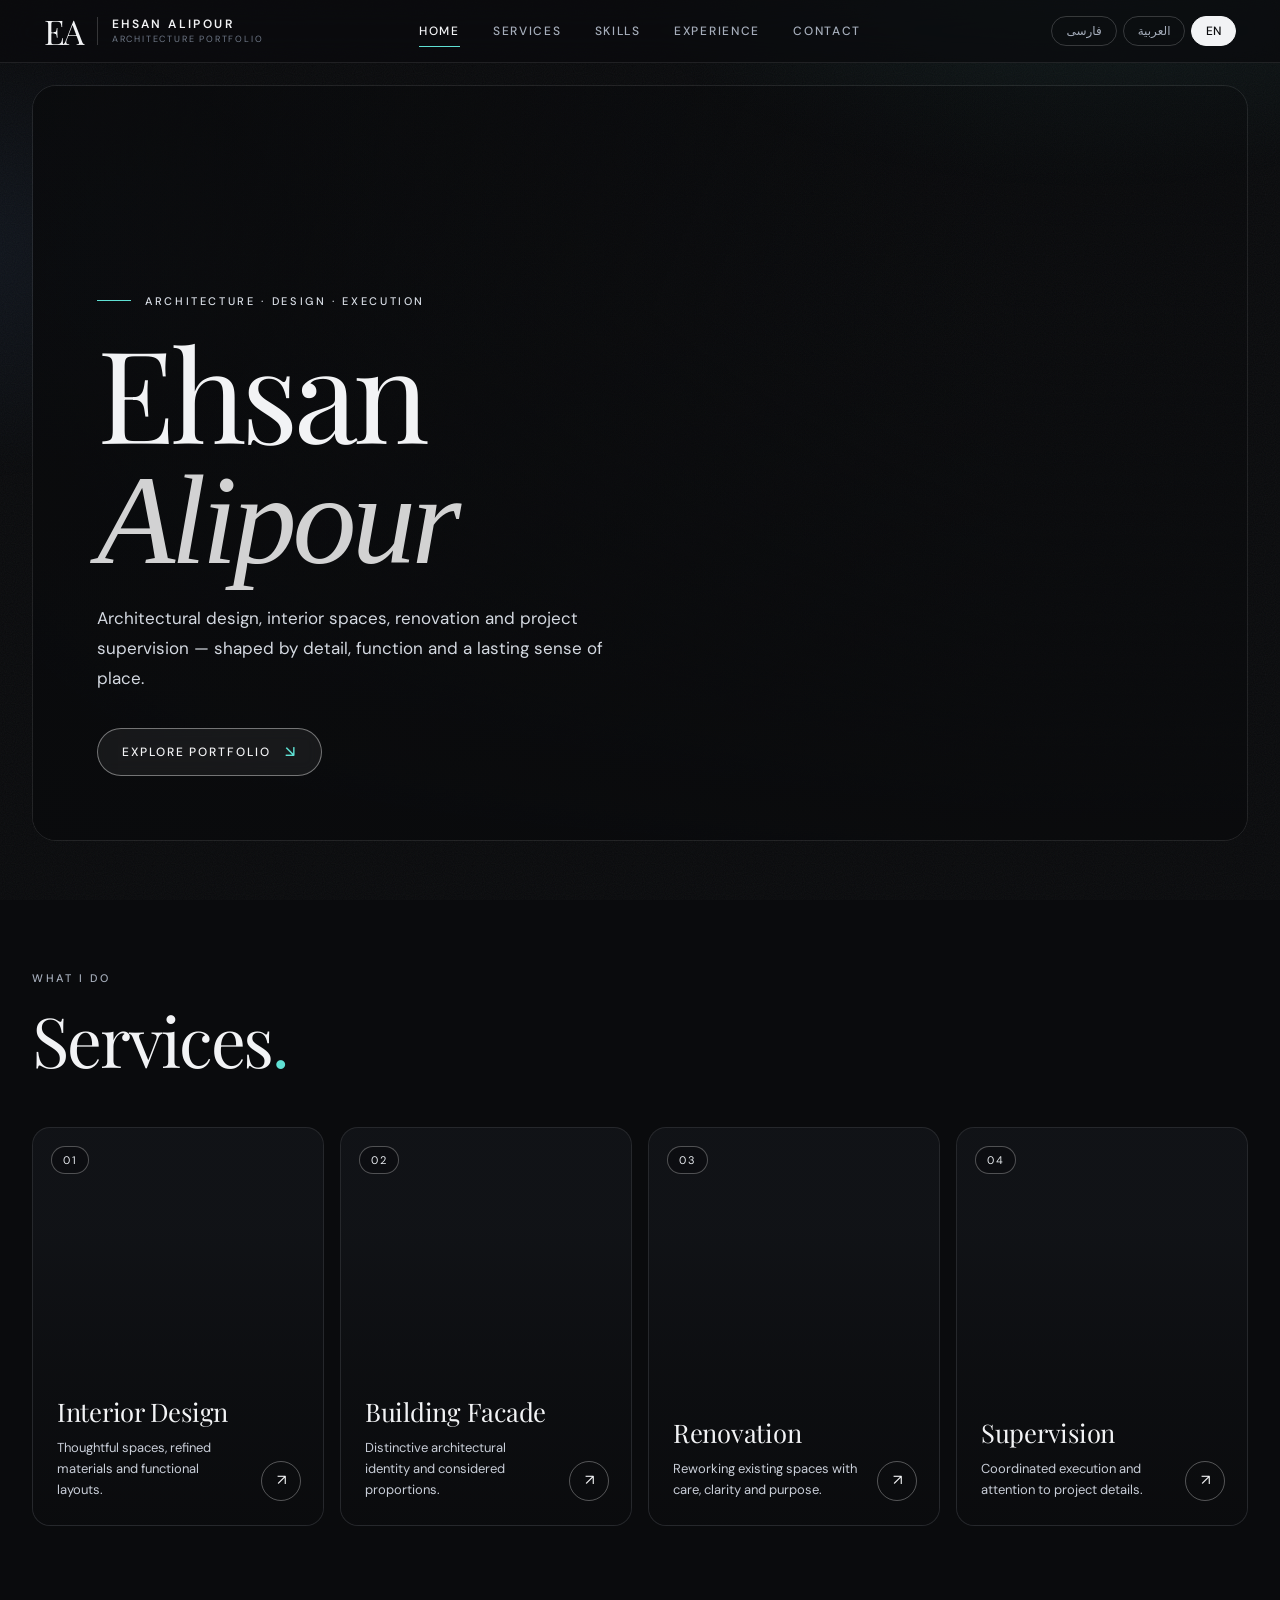
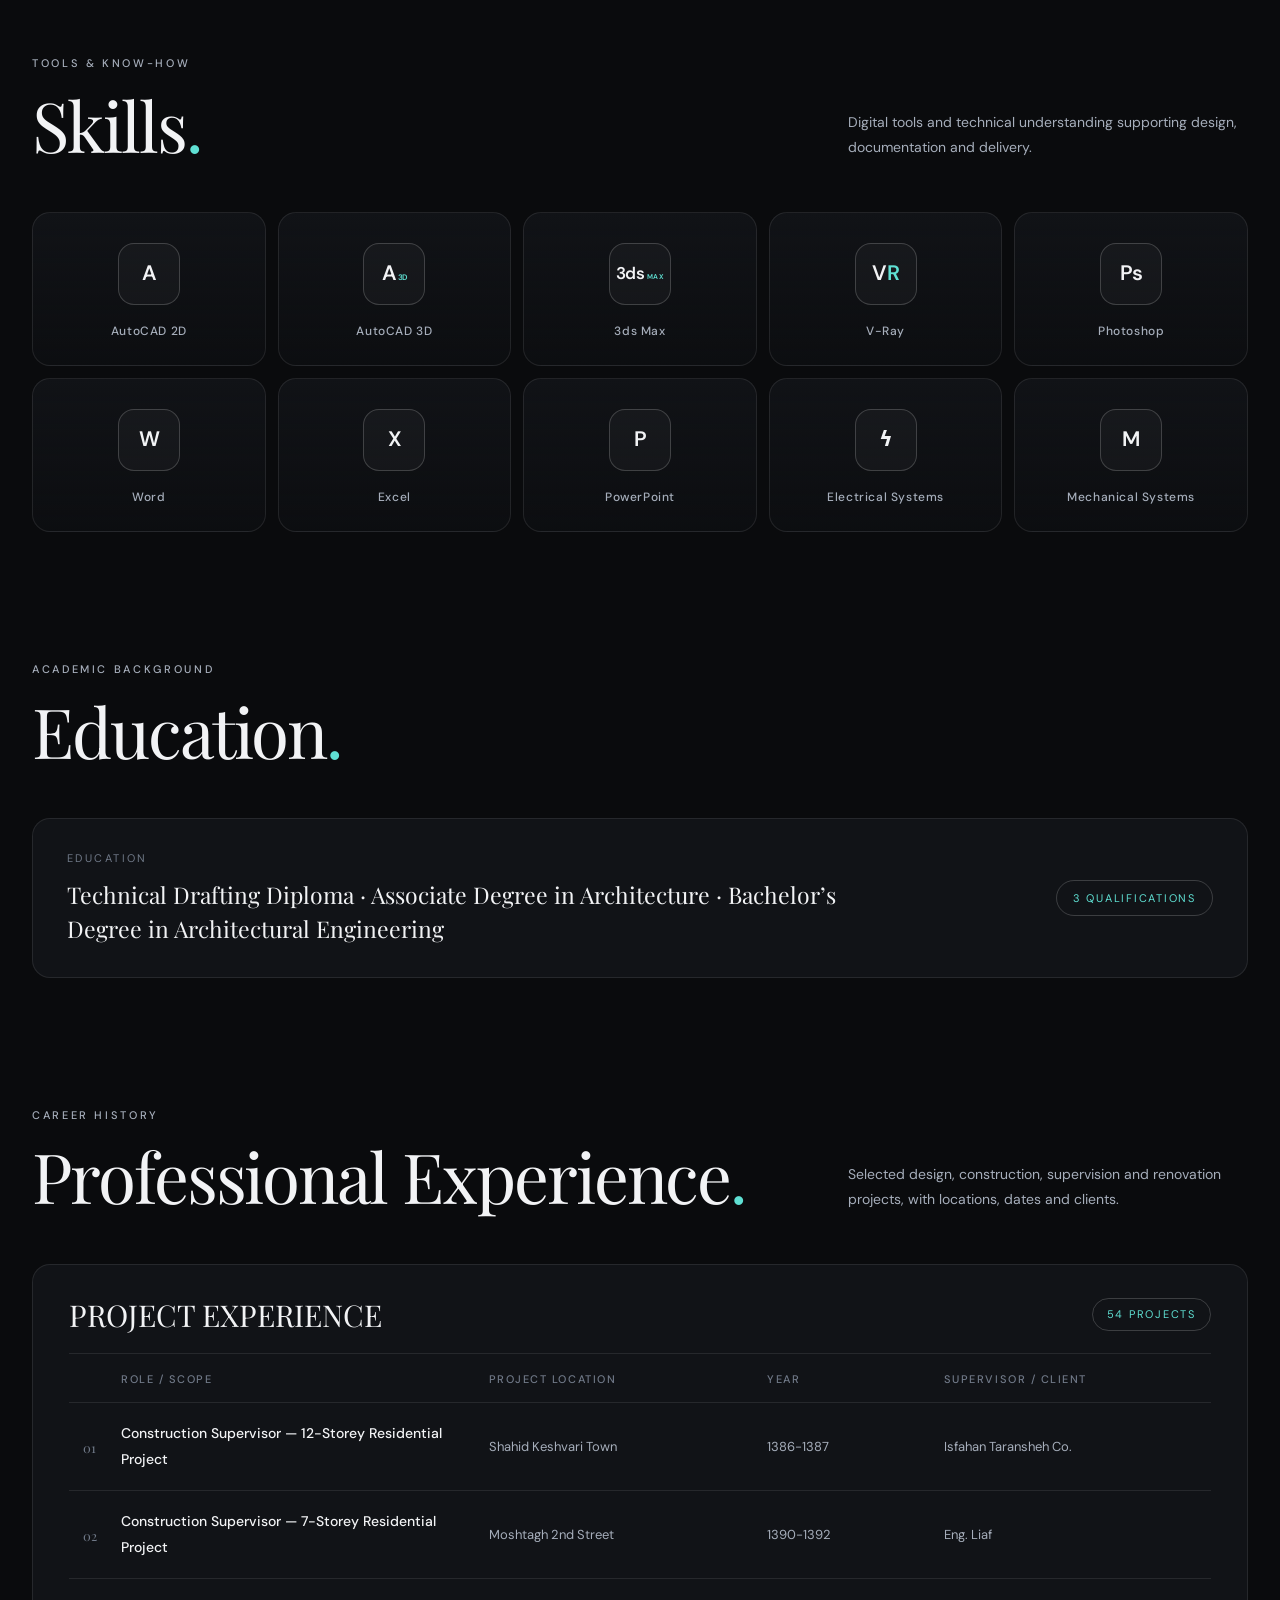
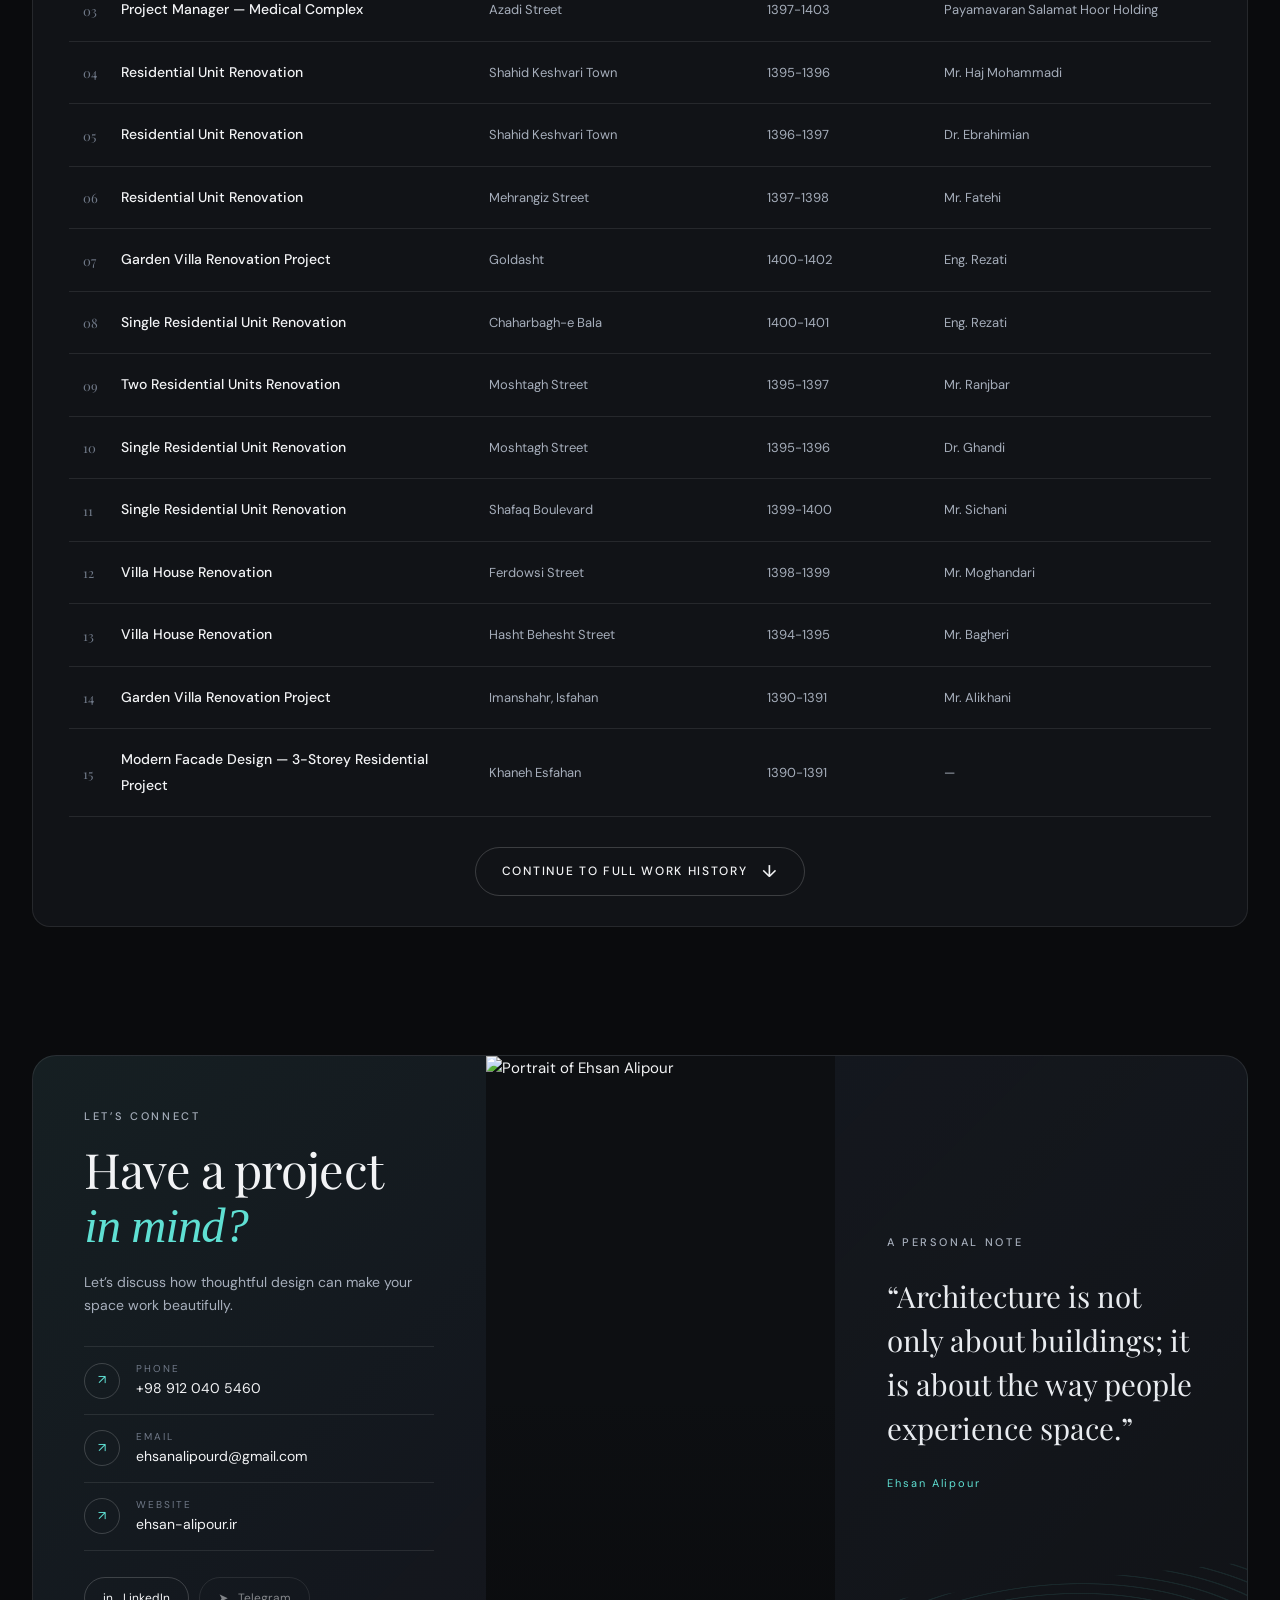
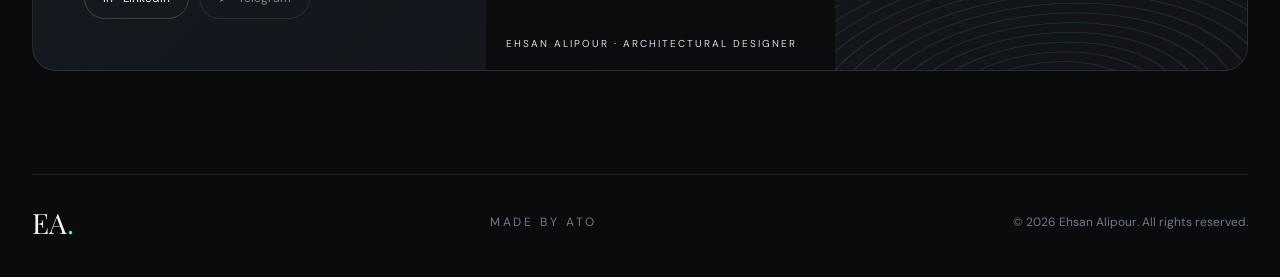
==== commit ac2f5020: "Add files via upload" ====
--- a/index.html
+++ b/index.html
@@ -92,7 +92,7 @@
 <a aria-label="Telegram" class="telegram-placeholder" href="#">➤ <span>Telegram</span></a>
 </div>
 </div>
-<div class="portrait-frame"><img alt="Portrait of Ehsan Alipour" src="assets/ehsan-alipour.png"/><span class="portrait-label">EHSAN ALIPOUR · ARCHITECTURAL DESIGNER</span></div>
+<div class="portrait-frame"><img alt="Portrait of Ehsan Alipour" src="assets/ehsan-alipour.jpg"/><span class="portrait-label">EHSAN ALIPOUR · ARCHITECTURAL DESIGNER</span></div>
 <div class="quote-panel"><p class="eyebrow">A PERSONAL NOTE</p><blockquote>“Architecture is not only about buildings; it is about the way people experience space.”</blockquote><span class="quote-signature">Ehsan Alipour</span><div aria-hidden="true" class="quote-wave"></div></div>
 </div>
 </section>
--- a/style.css
+++ b/style.css
@@ -1,1137 +1,334 @@
- :root{--bg:#02060e;--panel:#071326;--line:rgba(49,111,190,.28);--white:#f3f5f8;--muted:#9ba9bd;--silver:#c9d5e5;--accent:#0356c5;--max:1240px}
-*{box-sizing:border-box}html{scroll-behavior:smooth;scroll-padding-top:100px}body{margin:0;background:var(--bg);color:var(--white);font-family:"DM Sans",Arial,sans-serif;font-weight:300;line-height:1.6;overflow-x:hidden}a{color:inherit;text-decoration:none}.page-grain{pointer-events:none;position:fixed;inset:0;z-index:10;opacity:.035;background-image:url("data:image/svg+xml,%3Csvg viewBox='0 0 180 180' xmlns='http://www.w3.org/2000/svg'%3E%3Cfilter id='n'%3E%3CfeTurbulence type='fractalNoise' baseFrequency='.9' numOctaves='3' stitchTiles='stitch'/%3E%3C/filter%3E%3Crect width='100%25' height='100%25' filter='url(%23n)' opacity='.4'/%3E%3C/svg%3E")}.section-wrap{width:min(var(--max),calc(100% - 88px));margin-inline:auto}.site-header{position:sticky;top:0;z-index:20;display:flex;align-items:center;justify-content:space-between;padding:22px max(44px,calc((100vw - var(--max))/2));background:rgba(2,6,14,.88);backdrop-filter:blur(18px);border-bottom:1px solid rgba(3,86,197,.22)}.brand{display:flex;align-items:center;gap:17px}.brand-mark{font:36px "Playfair Display",serif;letter-spacing:-4px}.brand-divider{height:36px;width:1px;background:#656769}.brand-text{display:flex;flex-direction:column;gap:3px}.brand-text strong{font-size:12px;font-weight:500;letter-spacing:.27em;text-transform:uppercase}.brand-text small{font-size:8px;letter-spacing:.31em;color:#9b9d9e}.nav{display:flex;gap:30px}.nav a{font-size:10px;letter-spacing:.16em;text-transform:uppercase;color:#b8b9b9;position:relative;padding:8px 0}.nav a:after{content:"";height:1px;background:#1680ff;position:absolute;left:0;right:100%;bottom:0;transition:right .3s}.nav a:hover,.nav a.active{color:white}.nav a:hover:after,.nav a.active:after{right:0}.menu-toggle{display:none;background:none;border:0}.hero{min-height:690px;position:relative;display:grid;grid-template-columns:.8fr 1.2fr;align-items:center;padding-top:62px;padding-bottom:40px}.hero:before{content:"";position:absolute;inset:0 -8vw;background:radial-gradient(ellipse at 72% 54%,rgba(3,86,197,.20),transparent 43%);pointer-events:none}.hero-lines{display:none}.hero-copy{z-index:1;padding:20px 0 65px}.eyebrow{font-size:9px;letter-spacing:.29em;color:#c4c6c7;text-transform:uppercase;margin:0 0 20px}.eyebrow span{display:inline-block;width:23px;height:1px;background:#0356c5;vertical-align:middle;margin-right:12px}.hero h1{font:clamp(58px,7.3vw,105px)/.95 "Playfair Display",serif;letter-spacing:-.055em;text-transform:uppercase;margin:0 0 24px}.hero h1 em,.contact-details h2 em{font-weight:400;color:#a9abad}.hero-subtitle{font-size:15px;letter-spacing:.09em;margin:0 0 12px}.hero-description{max-width:365px;color:#9da0a1;font-size:12px;line-height:1.9;margin:0 0 31px}.text-link{display:inline-flex;align-items:center;gap:20px;font-size:9px;letter-spacing:.2em;border-bottom:1px solid #7f8284;padding:0 0 10px}.text-link span{font-size:18px}.hero-image-wrap{position:relative;z-index:1;margin-right:-8%;height:490px;overflow:hidden;border-radius:3px;isolation:isolate}.hero-image-wrap:before{content:"";position:absolute;z-index:2;top:-25%;bottom:-25%;left:-45%;width:30%;transform:skewX(-18deg);background:linear-gradient(90deg,transparent 0%,rgba(255,255,255,.015) 22%,rgba(255,255,255,.13) 44%,rgba(255,255,255,.62) 50%,rgba(255,255,255,.17) 57%,rgba(255,255,255,.025) 76%,transparent 100%);filter:blur(1px);mix-blend-mode:screen;opacity:0;animation:whiteBlueprintSweep 10s cubic-bezier(.42,0,.25,1) infinite;pointer-events:none}.hero-image-wrap:after{content:"";position:absolute;z-index:1;inset:0;background:linear-gradient(0deg,rgba(2,6,14,.22),transparent 22%,transparent 78%,rgba(2,6,14,.12));pointer-events:none}.image-caption{position:absolute;z-index:3;bottom:18px;left:16%;right:5%;display:flex;justify-content:space-between;font-size:8px;letter-spacing:.18em;color:#d7e5f8;text-shadow:0 1px 5px #02060e}@keyframes whiteBlueprintSweep{0%,10%{left:-45%;opacity:0}18%{opacity:.72}55%{opacity:.8}82%{left:115%;opacity:.55}94%,100%{left:115%;opacity:0}}.hero-image-wrap{background:#02060e}.hero-bottom{position:absolute;bottom:0;left:0;right:0;border-top:1px solid rgba(255,255,255,.14);padding:15px 0;display:flex;justify-content:space-between;font-size:8px;letter-spacing:.19em;color:#828586}.section{padding-top:95px;padding-bottom:28px}.section-heading{display:flex;justify-content:space-between;align-items:end;margin-bottom:35px}.section-heading h2{font:clamp(38px,5vw,61px)/1.1 "Playfair Display",serif;margin:0;letter-spacing:-.04em}.silver-dot{color:#777b7d}.section-note{max-width:390px;color:#96999a;font-size:12px;line-height:1.9;margin:0 0 4px}.service-grid{display:grid;grid-template-columns:repeat(4,1fr);gap:14px}.service-card{position:relative;min-height:280px;overflow:hidden;border:1px solid rgba(3,86,197,.68);border-radius:7px;background:#061225;isolation:isolate;box-shadow:0 0 0 1px rgba(3,86,197,.06),0 8px 25px rgba(0,0,0,.2);transition:transform .35s,border-color .35s,box-shadow .35s}.service-card:hover{transform:translateY(-5px);border-color:rgba(54,139,255,.95);box-shadow:0 0 18px rgba(3,86,197,.2)}.service-photo{position:absolute;inset:0;background-size:cover;background-position:center;opacity:.82;transition:transform .6s,opacity .4s}.service-card:hover .service-photo{transform:scale(1.06);opacity:.9}.photo-interior{background-image:linear-gradient(0deg,rgba(2,6,14,.76),transparent 78%),url("assets/interior-design.jpg");background-position:center 48%}.photo-facade{background-image:linear-gradient(0deg,rgba(2,6,14,.76),transparent 78%),url("assets/building-facade.jpg");background-position:center 48%}.photo-renovation{background-image:linear-gradient(0deg,rgba(2,6,14,.76),transparent 78%),url("assets/renovation.jpg");background-position:center 48%}.photo-supervision{background-image:linear-gradient(0deg,rgba(2,6,14,.76),rgba(2,6,14,.10)),url("assets/supervision.jpg");background-position:center 48%}.card-number{position:absolute;top:16px;left:17px;font-size:9px;letter-spacing:.15em;color:#c4c6c7;z-index:2}.glass-panel{position:absolute;bottom:0;left:0;right:0;min-height:135px;padding:17px 18px 20px;background:linear-gradient(0deg,rgba(2,6,14,.94),rgba(4,19,42,.68));border-top:1px solid rgba(49,111,190,.38);backdrop-filter:blur(8px)}.service-icon{font-size:23px;color:#e8e9e8}.glass-panel h3{font-size:16px;font-weight:400;margin:7px 0 4px}.glass-panel p{font-size:10px;line-height:1.7;color:#aeb0b1;margin:0;max-width:220px}.card-arrow{position:absolute;right:16px;bottom:19px;font-size:18px}.skills-section{position:relative}.skills-panel{display:grid;grid-template-columns:repeat(10,1fr);gap:10px;padding:25px;border:1px solid rgba(255,255,255,.22);border-radius:7px;background:linear-gradient(110deg,rgba(3,86,197,.08),rgba(255,255,255,.008));position:relative;overflow:hidden}.skills-panel:after{content:"";position:absolute;inset:auto -10% -80% -10%;height:170px;border:1px solid rgba(255,255,255,.1);border-radius:50%;box-shadow:0 -12px 0 -11px rgba(255,255,255,.12),0 -24px 0 -23px rgba(255,255,255,.1),0 -36px 0 -35px rgba(255,255,255,.09);pointer-events:none}.skill{display:flex;flex-direction:column;align-items:center;gap:10px;text-align:center;font-size:9px;color:#c2c4c5;position:relative;z-index:1}.skill-logo{width:54px;height:54px;display:grid;place-items:center;border:1px solid rgba(255,255,255,.19);border-radius:9px;background:linear-gradient(145deg,rgba(3,86,197,.16),rgba(255,255,255,.015));font-size:22px;font-weight:600;color:#e3e4e4;box-shadow:inset 0 1px rgba(255,255,255,.09)}.resume-accordion{border-top:1px solid var(--line)}.resume-group{border-bottom:1px solid var(--line)}.resume-group summary{display:grid;grid-template-columns:58px 1fr auto 36px;gap:15px;align-items:center;list-style:none;padding:24px 8px;cursor:pointer}.resume-group summary::-webkit-details-marker{display:none}.summary-index{font:26px "Playfair Display",serif;color:#7e8284}.summary-title{display:flex;flex-direction:column;gap:3px}.summary-title small{font-size:8px;letter-spacing:.24em;color:#85898a}.summary-title strong{font-size:16px;font-weight:400}.summary-count{font-size:8px;letter-spacing:.15em;color:#999c9d}.summary-plus{width:30px;height:30px;border:1px solid rgba(255,255,255,.28);border-radius:50%;display:grid;place-items:center;font-size:19px;transition:transform .3s,background .3s}.resume-group[open] .summary-plus{transform:rotate(45deg);background:#eee;color:#111}.resume-content{padding:0 20px 25px 76px;display:grid;grid-template-columns:repeat(3,1fr);gap:10px}.resume-item{padding:18px 17px;border:1px solid rgba(255,255,255,.12);border-radius:4px;background:rgba(3,35,76,.16);position:relative}.resume-item:before{content:"";position:absolute;top:0;left:0;width:22px;height:1px;background:#e0e2e2}.resume-meta{font-size:8px;letter-spacing:.08em;text-transform:uppercase;color:#aeb1b2;margin-bottom:9px}.resume-item h3{font-size:12px;font-weight:400;line-height:1.65;margin:0 0 5px}.resume-item p{font-size:10px;color:#939697;line-height:1.7;margin:0}.resume-years{display:block;font-size:9px;color:#c7c9ca;margin-top:10px}.resume-footnote{font-size:10px;line-height:1.7;color:#777b7c;margin-top:15px}.contact-section{padding-top:90px;padding-bottom:65px}.contact-panel{display:grid;grid-template-columns:1fr .92fr 1fr;min-height:440px;border:1px solid rgba(255,255,255,.22);border-radius:7px;overflow:hidden;background:linear-gradient(130deg,rgba(3,86,197,.09),rgba(255,255,255,.005))}.contact-details{padding:36px 34px;border-right:1px solid var(--line)}.contact-details h2{font:clamp(34px,4vw,48px)/1.1 "Playfair Display",serif;margin:0 0 16px}.contact-intro{font-size:11px;color:#9b9e9f;line-height:1.8;margin-bottom:27px}.contact-line{display:flex;gap:13px;align-items:center;margin:17px 0;font-size:11px;overflow-wrap:anywhere}.contact-line>span:first-child{width:29px;height:29px;display:grid;place-items:center;border:1px solid rgba(255,255,255,.25);border-radius:50%;font-size:15px;flex-shrink:0}.contact-line>span:last-child{display:flex;flex-direction:column;gap:1px}.contact-line small{font-size:7px;letter-spacing:.2em;color:#898d8e}.social-links{display:flex;gap:10px;border-top:1px solid var(--line);padding-top:20px;margin-top:24px}.social-links a{display:flex;align-items:center;gap:8px;border:1px solid rgba(255,255,255,.2);border-radius:4px;padding:9px 11px;font-size:14px}.social-links a span{font-size:9px;color:#b9bbbc}.social-links a span small{display:block;color:#777;font-size:7px}.telegram-placeholder{opacity:.55;cursor:default}.portrait-frame{position:relative;min-height:440px;overflow:hidden;background:#131414}.portrait-frame img{width:100%;height:100%;position:absolute;inset:0;object-fit:cover;object-position:center 16%;filter:grayscale(1);mix-blend-mode:screen;opacity:.9}.portrait-frame:after{content:"";position:absolute;inset:0;background:linear-gradient(0deg,rgba(5,6,6,.8),transparent 60%),linear-gradient(90deg,rgba(5,6,6,.15),transparent 40%)}.portrait-label{position:absolute;bottom:17px;left:16px;right:16px;z-index:1;font-size:8px;letter-spacing:.14em;color:#d4d5d5}.quote-panel{padding:42px 31px;position:relative;display:flex;flex-direction:column;justify-content:center;overflow:hidden}.quote-panel blockquote{position:relative;z-index:1;font:clamp(22px,2.5vw,32px)/1.45 "Playfair Display",serif;margin:0 0 22px;color:#dedfdf}.quote-signature{position:relative;z-index:1;font-size:10px;color:#a7aaab;letter-spacing:.1em}.quote-wave{position:absolute;left:-10%;right:-10%;bottom:-20px;height:100px;opacity:.4;background:repeating-radial-gradient(ellipse at 50% 110%,transparent 0 7px,rgba(220,220,220,.25) 8px 9px,transparent 10px 16px);transform:rotate(-7deg)}.site-footer{border-top:1px solid rgba(255,255,255,.15);padding-top:20px;padding-bottom:24px;display:flex;justify-content:space-between;align-items:center;color:#7f8283;font-size:8px;letter-spacing:.16em}.footer-brand{font:25px "Playfair Display",serif;color:#eee;letter-spacing:-2px}.footer-brand span{color:#888}.reveal{opacity:0;transform:translateY(18px);transition:opacity .7s ease,transform .7s ease}.reveal.visible{opacity:1;transform:translateY(0)}
-@media(max-width:1000px){.section-wrap{width:calc(100% - 48px)}.site-header{padding:18px 24px}.hero{grid-template-columns:.85fr 1.15fr;min-height:600px}.hero-image-wrap{height:410px;margin-right:-5%}.service-grid{grid-template-columns:repeat(2,1fr)}.service-card{min-height:300px}.skills-panel{grid-template-columns:repeat(5,1fr);row-gap:22px}.resume-content{grid-template-columns:repeat(2,1fr)}.contact-panel{grid-template-columns:1fr 1fr}.quote-panel{grid-column:1/-1;min-height:250px;border-top:1px solid var(--line)}.contact-details{border-right:0}.portrait-frame{border-left:1px solid var(--line)}}
-@media(max-width:650px){.section-wrap{width:calc(100% - 34px)}.site-header{padding:14px 17px}.brand-mark{font-size:30px}.brand{gap:11px}.brand-divider{height:30px}.brand-text strong{font-size:9px;letter-spacing:.19em}.brand-text small{font-size:7px;letter-spacing:.18em}.menu-toggle{display:flex;flex-direction:column;gap:5px;padding:8px}.menu-toggle span{display:block;width:23px;height:1px;background:#eee}.nav{display:none;position:absolute;top:100%;left:0;right:0;padding:15px 20px 20px;background:rgba(2,6,14,.98);border-bottom:1px solid var(--line);flex-direction:column;gap:8px}.nav.open{display:flex}.nav a{padding:10px 0}.hero{display:flex;flex-direction:column;align-items:stretch;padding-top:42px;min-height:auto}.hero-copy{padding:15px 0 12px}.hero h1{font-size:clamp(58px,18vw,90px)}.hero-description{max-width:100%}.hero-image-wrap{height:280px;margin:0 -17px 40px;border-radius:0}.hero-bottom{position:relative;margin-top:0;font-size:7px;gap:10px}.hero-bottom span:last-child{text-align:right}.image-caption{left:18px;right:18px;font-size:6px}.section{padding-top:65px}.section-heading{display:block;margin-bottom:25px}.section-note{margin-top:15px}.service-grid{gap:10px}.service-card{min-height:250px}.glass-panel{padding:14px 12px;min-height:130px}.glass-panel h3{font-size:13px}.glass-panel p{font-size:9px}.skills-panel{padding:18px 10px;grid-template-columns:repeat(3,1fr);gap:22px 5px}.skill-logo{width:47px;height:47px}.resume-group summary{grid-template-columns:33px 1fr 25px;gap:9px;padding:18px 0}.summary-count{display:none}.summary-index{font-size:22px}.summary-title strong{font-size:13px}.summary-plus{width:26px;height:26px}.resume-content{padding:0 0 20px;grid-template-columns:1fr}.resume-item{padding:15px}.contact-section{padding-top:60px;padding-bottom:40px}.contact-panel{grid-template-columns:1fr}.contact-details{padding:27px 23px;border-bottom:1px solid var(--line)}.portrait-frame{min-height:380px;border-left:0;border-bottom:1px solid var(--line)}.quote-panel{min-height:250px;padding:30px 24px}.site-footer{flex-wrap:wrap;gap:14px;font-size:7px}.site-footer span:last-child{width:100%}}
-@media(prefers-reduced-motion:reduce){html{scroll-behavior:auto}.reveal{opacity:1;transform:none;transition:none}*{animation:none!important;transition:none!important}}
-
-/* Refined portfolio details: stronger career storytelling and software-inspired skill marks */
-.skills-panel{grid-template-columns:repeat(5,minmax(0,1fr));gap:25px 16px;padding:30px 28px;background:linear-gradient(120deg,rgba(3,86,197,.12),rgba(5,15,31,.42) 48%,rgba(255,255,255,.012));border-color:rgba(49,111,190,.38)}
-.skill{gap:11px;font-size:10px;letter-spacing:.025em;color:#d3dceb;transition:transform .25s ease,color .25s ease}
-.skill:hover{transform:translateY(-4px);color:#fff}
-.skill-logo{position:relative;width:62px;height:62px;overflow:hidden;border:1px solid rgba(76,143,232,.42);border-radius:13px;background:linear-gradient(145deg,rgba(10,40,79,.96),rgba(2,6,14,.98));box-shadow:inset 0 1px rgba(255,255,255,.1),0 7px 18px rgba(0,0,0,.18);transition:border-color .25s,box-shadow .25s}
-.skill:hover .skill-logo{border-color:rgba(55,139,255,.95);box-shadow:0 0 22px rgba(3,86,197,.24),inset 0 1px rgba(255,255,255,.15)}
-.skill-logo:before{content:"";position:absolute;width:42px;height:42px;border:1px solid rgba(62,135,224,.18);border-radius:50%;right:-20px;top:-19px}
-.logo-mark{position:relative;z-index:2;font-size:25px;line-height:1;font-weight:700;letter-spacing:-.08em;color:#dcecff;text-shadow:0 0 15px rgba(55,139,255,.16)}
-.logo-mark sup{font-size:8px;letter-spacing:0;vertical-align:top;margin-left:1px;color:#6db2ff}
-.logo-corner{position:absolute;left:9px;bottom:9px;width:14px;height:14px;border-left:2px solid #1680ff;border-bottom:2px solid #1680ff;opacity:.9}
-.logo-3ds{font-size:19px;letter-spacing:-.08em}.logo-3ds small{display:block;font-size:7px;letter-spacing:.23em;text-align:right;margin-top:2px;color:#6db2ff}
-.logo-vray{font-size:27px;font-style:italic;color:#d8e8ff}.logo-vray span{color:#1680ff;font-size:19px;margin-left:-2px}
-.logo-adobe{font-family:Arial,sans-serif;font-size:25px;color:#e7f1ff;letter-spacing:-.1em}
-.logo-orbit{position:absolute;inset:10px;border:1px solid rgba(22,128,255,.5);border-radius:50%;transform:rotate(-35deg) scaleX(1.15)}
-.logo-office{font-family:Arial,sans-serif;font-size:26px;letter-spacing:-.08em;color:#dcecff}
-.logo-page{position:absolute;width:16px;height:22px;right:10px;bottom:9px;border:1px solid rgba(22,128,255,.65);border-radius:2px;background:linear-gradient(180deg,rgba(22,128,255,.22),transparent)}
-.logo-grid{position:absolute;right:8px;bottom:9px;width:19px;height:19px;border:1px solid rgba(22,128,255,.75);background:linear-gradient(90deg,transparent 30%,rgba(22,128,255,.5) 31% 37%,transparent 38% 64%,rgba(22,128,255,.5) 65% 71%,transparent 72%),linear-gradient(0deg,transparent 30%,rgba(22,128,255,.5) 31% 37%,transparent 38% 64%,rgba(22,128,255,.5) 65% 71%,transparent 72%)}
-.logo-chart{position:absolute;right:8px;bottom:9px;width:22px;height:17px;border-left:1px solid #1680ff;border-bottom:1px solid #1680ff;background:linear-gradient(135deg,transparent 40%,rgba(22,128,255,.8) 42% 47%,transparent 49%)}
-.logo-system{font-size:27px;color:#7ebcff}.logo-circuit{position:absolute;right:9px;bottom:9px;width:18px;height:13px;border:1px solid rgba(22,128,255,.6);border-right:0;border-top:0}.logo-circuit:after{content:"";position:absolute;width:4px;height:4px;border:1px solid #1680ff;border-radius:50%;right:-3px;top:-3px}
-.logo-gear{position:absolute;right:6px;bottom:3px;font-size:17px;color:#1680ff}
-/* Career section: an editorial feature panel, timeline-like rows, and a more inviting accordion */
-.career-intro{position:relative;display:grid;grid-template-columns:1.05fr 1.2fr auto;gap:28px;align-items:center;overflow:hidden;margin:0 0 30px;padding:32px 34px;border:1px solid rgba(49,111,190,.42);border-radius:8px;background:radial-gradient(ellipse at 83% 0%,rgba(3,86,197,.22),transparent 48%),linear-gradient(125deg,rgba(8,25,49,.96),rgba(3,8,17,.97) 72%);box-shadow:0 18px 55px rgba(0,0,0,.18)}
-.career-intro:before{content:"";position:absolute;inset:0;pointer-events:none;background:repeating-linear-gradient(135deg,transparent 0 22px,rgba(80,145,224,.035) 23px 24px);mask-image:linear-gradient(90deg,transparent 20%,#000)}
-.career-intro-copy,.career-pillars,.career-stamp{position:relative;z-index:1}
-.career-kicker{display:block;font-size:8px;letter-spacing:.24em;color:#72aef6;margin-bottom:13px}
-.career-intro-copy h3{font:clamp(25px,3vw,38px)/1.16 "Playfair Display",serif;letter-spacing:-.035em;margin:0 0 12px;color:#f1f6ff}
-.career-intro-copy h3 span{color:#1680ff}
-.career-intro-copy p{font-size:10px;line-height:1.85;color:#a7b5c9;max-width:360px;margin:0}
-.career-pillars{display:grid;grid-template-columns:repeat(3,minmax(0,1fr));gap:9px}
-.career-pillar{min-height:112px;padding:15px 13px;display:flex;flex-direction:column;justify-content:space-between;border:1px solid rgba(74,137,219,.28);border-radius:5px;background:linear-gradient(145deg,rgba(16,55,103,.46),rgba(2,6,14,.48));transition:transform .25s,border-color .25s,background .25s}
-.career-pillar:hover{transform:translateY(-4px);border-color:rgba(51,135,255,.75);background:linear-gradient(145deg,rgba(17,71,137,.52),rgba(2,6,14,.5))}
-.pillar-number{font-size:9px;letter-spacing:.14em;color:#4b9bff}
-.career-pillar strong{font:19px "Playfair Display",serif;font-weight:400;color:#eef5ff}
-.career-pillar small{font-size:8px;color:#93a8c4;line-height:1.5}
-.career-stamp{width:86px;height:86px;display:flex;flex-direction:column;align-items:center;justify-content:center;border:1px solid rgba(64,143,246,.48);border-radius:50%;box-shadow:0 0 0 7px rgba(3,86,197,.05),inset 0 0 24px rgba(3,86,197,.13);transform:rotate(-10deg)}
-.career-stamp span{font:27px "Playfair Display",serif;letter-spacing:-.08em;color:#d9eaff}
-.career-stamp small{font-size:5px;line-height:1.5;text-align:center;letter-spacing:.15em;color:#7eabe5}
-.resume-accordion{border-top:0;display:grid;gap:11px}
-.resume-group{border:1px solid rgba(49,111,190,.3);border-radius:6px;overflow:hidden;background:linear-gradient(110deg,rgba(8,24,46,.66),rgba(3,7,15,.7));transition:border-color .25s,box-shadow .25s,transform .25s}
-.resume-group:hover{border-color:rgba(49,126,220,.65);box-shadow:0 9px 28px rgba(0,0,0,.15)}
-.resume-group[open]{border-color:rgba(35,119,226,.7);box-shadow:0 0 0 1px rgba(3,86,197,.08),0 12px 30px rgba(0,0,0,.18)}
-.resume-group summary{position:relative;grid-template-columns:58px 1fr auto 36px;gap:15px;padding:23px 22px;background:linear-gradient(100deg,rgba(3,86,197,.08),transparent 65%);transition:background .25s}
-.resume-group summary:before{content:"";position:absolute;left:0;top:0;bottom:0;width:3px;background:linear-gradient(180deg,#1680ff,rgba(3,86,197,.12));opacity:.6;transition:opacity .25s}
-.resume-group:hover summary:before,.resume-group[open] summary:before{opacity:1}
-.resume-group[open] summary{background:linear-gradient(100deg,rgba(3,86,197,.18),rgba(3,7,15,.05) 72%)}
-.summary-index{display:grid;place-items:center;width:43px;height:43px;border:1px solid rgba(49,111,190,.45);border-radius:5px;background:rgba(3,86,197,.11);font:22px "Playfair Display",serif;color:#6eabf6}
-.summary-title small{color:#6ca9f3;letter-spacing:.2em;font-size:8px}
-.summary-title strong{font-size:17px;letter-spacing:.01em;color:#f0f5fc}
-.summary-count{padding:7px 10px;border:1px solid rgba(49,111,190,.28);border-radius:3px;color:#9eb7d8;background:rgba(3,86,197,.07);font-size:7px;letter-spacing:.12em}
-.summary-plus{border-color:rgba(49,111,190,.58);color:#80b8ff;background:rgba(3,86,197,.08);font-size:20px}
-.resume-group[open] .summary-plus{background:#0356c5;color:white;border-color:#368bff}
-.resume-content{padding:4px 22px 25px 95px;gap:12px}
-.resume-item{border:1px solid rgba(64,115,177,.25);border-radius:5px;background:linear-gradient(145deg,rgba(9,28,52,.7),rgba(2,6,14,.42));padding:19px 17px 17px;transition:transform .25s,border-color .25s,background .25s;overflow:hidden}
-.resume-item:hover{transform:translateY(-3px);border-color:rgba(49,126,220,.68);background:linear-gradient(145deg,rgba(10,42,82,.78),rgba(2,6,14,.52))}
-.resume-item:before{top:0;left:0;width:42px;height:2px;background:linear-gradient(90deg,#1680ff,rgba(22,128,255,0))}
-.resume-meta{color:#75a9e9;font-size:8px;letter-spacing:.09em;line-height:1.7}
-.resume-item h3{font-size:13px;line-height:1.6;color:#e7effb}
-.resume-item p{color:#9aabc1;font-size:10px}
-.resume-years{display:inline-block;margin-top:12px;padding:4px 8px;border:1px solid rgba(49,111,190,.27);border-radius:3px;background:rgba(3,86,197,.09);color:#a8c8f4;font-size:9px;letter-spacing:.04em}
-.resume-interaction-hint{display:flex;align-items:center;gap:10px;margin:17px 0 0;font-size:7px;letter-spacing:.18em;color:#6e94c4}
-.hint-dot{width:5px;height:5px;border-radius:50%;background:#1680ff;box-shadow:0 0 10px rgba(22,128,255,.8)}
-.hint-line{height:1px;flex:1;background:linear-gradient(90deg,rgba(49,111,190,.4),transparent)}
-.resume-footnote{color:#778aa3}
-@media(max-width:1000px){.career-intro{grid-template-columns:1fr 1.25fr;gap:20px;padding:27px}.career-stamp{display:none}.career-pillars{gap:7px}.career-pillar{padding:12px 10px;min-height:104px}.skills-panel{grid-template-columns:repeat(5,minmax(0,1fr))}}
-@media(max-width:650px){.skills-panel{grid-template-columns:repeat(3,minmax(0,1fr));padding:22px 10px;gap:22px 5px}.skill-logo{width:53px;height:53px}.career-intro{grid-template-columns:1fr;padding:24px 20px;gap:22px;margin-bottom:22px}.career-intro-copy h3{font-size:29px}.career-intro-copy p{font-size:11px}.career-pillars{grid-template-columns:repeat(3,minmax(0,1fr));gap:7px}.career-pillar{min-height:100px;padding:11px 9px}.career-pillar strong{font-size:17px}.career-pillar small{font-size:7px}.resume-accordion{gap:9px}.resume-group summary{grid-template-columns:42px 1fr 28px;gap:10px;padding:17px 12px}.summary-index{width:36px;height:36px;font-size:19px}.summary-title strong{font-size:13px}.summary-title small{font-size:7px}.resume-content{padding:0 12px 15px;grid-template-columns:1fr;gap:9px}.resume-item{padding:15px}.resume-item h3{font-size:12px}.resume-interaction-hint{font-size:6px;letter-spacing:.12em}}
-
-
-/* MONOCHROME REVISION — black, white and silver only */
-:root{--bg:#050505;--panel:#101010;--line:rgba(255,255,255,.19);--white:#f4f4f4;--muted:#a1a1a1;--silver:#d0d0d0;--accent:#f4f4f4;--max:1240px}
-body{background:#050505;color:#f4f4f4}
-.site-header{background:rgba(5,5,5,.9);border-bottom-color:rgba(255,255,255,.12)}
-.nav a:after{background:#f2f2f2}
-.hero:before{background:radial-gradient(ellipse at 72% 54%,rgba(255,255,255,.055),transparent 43%)}
-.eyebrow span{background:#e9e9e9}
-.hero-image-wrap{background:#000}
-.hero-image-wrap:after{background:linear-gradient(0deg,rgba(0,0,0,.18),transparent 22%,transparent 78%,rgba(0,0,0,.1))}
-
-.image-caption{color:#e5e5e5;text-shadow:0 1px 5px #000}
-.service-card{border-color:rgba(255,255,255,.23);background:#101010;box-shadow:0 8px 25px rgba(0,0,0,.25)}
-.service-card:hover{border-color:rgba(255,255,255,.7);box-shadow:0 0 18px rgba(255,255,255,.08)}
-.photo-interior{background-image:linear-gradient(0deg,rgba(0,0,0,.76),transparent 78%),url("assets/interior-design.jpg")}
-.photo-facade{background-image:linear-gradient(0deg,rgba(0,0,0,.76),transparent 78%),url("assets/building-facade.jpg")}
-.photo-renovation{background-image:linear-gradient(0deg,rgba(0,0,0,.76),transparent 78%),url("assets/renovation.jpg")}
-.photo-supervision{background-image:linear-gradient(0deg,rgba(0,0,0,.76),rgba(0,0,0,.10)),url("assets/supervision.jpg")}
-.glass-panel{background:linear-gradient(0deg,rgba(0,0,0,.95),rgba(16,16,16,.7));border-top-color:rgba(255,255,255,.2)}
-.skills-panel{background:linear-gradient(110deg,rgba(255,255,255,.035),rgba(255,255,255,.008));border-color:rgba(255,255,255,.22)}
-.skill{color:#d0d0d0}
-.skill-logo{border-color:rgba(255,255,255,.2);background:linear-gradient(145deg,rgba(255,255,255,.09),rgba(255,255,255,.015));color:#e3e3e3}
-.skill:hover .skill-logo{border-color:rgba(255,255,255,.7);box-shadow:0 0 20px rgba(255,255,255,.08),inset 0 1px rgba(255,255,255,.15)}
-.logo-mark,.logo-3ds,.logo-vray,.logo-adobe,.logo-office,.logo-system,.logo-mark sup,.logo-3ds small,.logo-vray span,.logo-system{color:#e2e2e2;text-shadow:none}
-.logo-corner{border-color:#ddd}.logo-orbit{border-color:rgba(255,255,255,.4)}
-.logo-page{border-color:rgba(255,255,255,.5);background:linear-gradient(180deg,rgba(255,255,255,.13),transparent)}
-.logo-grid{border-color:rgba(255,255,255,.6);background:linear-gradient(90deg,transparent 30%,rgba(255,255,255,.4) 31% 37%,transparent 38% 64%,rgba(255,255,255,.4) 65% 71%,transparent 72%),linear-gradient(0deg,transparent 30%,rgba(255,255,255,.4) 31% 37%,transparent 38% 64%,rgba(255,255,255,.4) 65% 71%,transparent 72%)}
-.logo-chart{border-color:#ddd;background:linear-gradient(135deg,transparent 40%,rgba(255,255,255,.7) 42% 47%,transparent 49%)}
-.logo-circuit{border-color:rgba(255,255,255,.55)}.logo-circuit:after{border-color:#ddd}.logo-gear{color:#ddd}
-.career-intro{border-color:rgba(255,255,255,.2);background:radial-gradient(ellipse at 83% 0%,rgba(255,255,255,.07),transparent 48%),linear-gradient(125deg,rgba(18,18,18,.98),rgba(4,4,4,.98) 72%)}
-.career-intro:before{background:repeating-linear-gradient(135deg,transparent 0 22px,rgba(255,255,255,.025) 23px 24px)}
-.career-kicker{color:#bdbdbd}.career-intro-copy h3{color:#f1f1f1}.career-intro-copy h3 span{color:#ddd}.career-intro-copy p{color:#aaa}
-.career-pillar{border-color:rgba(255,255,255,.2);background:linear-gradient(145deg,rgba(255,255,255,.055),rgba(0,0,0,.48))}
-.career-pillar:hover{border-color:rgba(255,255,255,.6);background:linear-gradient(145deg,rgba(255,255,255,.1),rgba(0,0,0,.5))}
-.pillar-number{color:#c6c6c6}.career-pillar strong{color:#eee}.career-pillar small{color:#aaa}
-.career-stamp{border-color:rgba(255,255,255,.4);box-shadow:0 0 0 7px rgba(255,255,255,.025),inset 0 0 24px rgba(255,255,255,.06)}
-.career-stamp span,.career-stamp small{color:#ddd}
-.resume-group{border-color:rgba(255,255,255,.2);background:linear-gradient(110deg,rgba(22,22,22,.75),rgba(4,4,4,.75))}
-.resume-group:hover{border-color:rgba(255,255,255,.5)}.resume-group[open]{border-color:rgba(255,255,255,.62);box-shadow:0 0 0 1px rgba(255,255,255,.035),0 12px 30px rgba(0,0,0,.18)}
-.resume-group summary{background:linear-gradient(100deg,rgba(255,255,255,.035),transparent 65%)}
-.resume-group summary:before{background:linear-gradient(180deg,#eee,rgba(255,255,255,.12))}
-.resume-group[open] summary{background:linear-gradient(100deg,rgba(255,255,255,.08),rgba(3,3,3,.05) 72%)}
-.summary-index{border-color:rgba(255,255,255,.35);background:rgba(255,255,255,.045);color:#ddd}
-.summary-title small{color:#bdbdbd}.summary-title strong{color:#f0f0f0}
-.summary-count{border-color:rgba(255,255,255,.22);color:#bbb;background:rgba(255,255,255,.035)}
-.summary-plus{border-color:rgba(255,255,255,.4);color:#ddd;background:rgba(255,255,255,.04)}
-.resume-group[open] .summary-plus{background:#eee;color:#111;border-color:#eee}
-.resume-content{border-color:rgba(255,255,255,.12)}
-.resume-item{border-color:rgba(255,255,255,.16);background:linear-gradient(145deg,rgba(255,255,255,.045),rgba(0,0,0,.42))}
-.resume-item:hover{border-color:rgba(255,255,255,.48);background:linear-gradient(145deg,rgba(255,255,255,.075),rgba(0,0,0,.52))}
-.resume-meta{color:#bdbdbd}.resume-item h3{color:#e8e8e8}.resume-item p{color:#aaa}
-.resume-years{border-color:rgba(255,255,255,.2);background:rgba(255,255,255,.035);color:#ccc}
-.resume-interaction-hint{color:#aaa}.hint-dot{background:#ddd;box-shadow:0 0 10px rgba(255,255,255,.35)}.hint-line{background:linear-gradient(90deg,rgba(255,255,255,.25),transparent)}
-.contact-panel{background:linear-gradient(130deg,rgba(255,255,255,.035),rgba(255,255,255,.005))}
-.contact-line>span:first-child{border-color:rgba(255,255,255,.25)}
-.social-links a:hover{border-color:rgba(255,255,255,.65)}
-
-.hero:before{background:radial-gradient(ellipse at 72% 52%,rgba(255,255,255,.045),transparent 48%)}
-.eyebrow span,.nav a:after{background:#e9e9e9}
-
-
-/* Language selector */
-.site-header{gap:18px;flex-wrap:wrap}
-.language-switch{display:flex;align-items:center;gap:5px;margin-left:8px;flex-shrink:0}
-.language-switch button{font:500 11px/1.2 "DM Sans",sans-serif;letter-spacing:.04em;color:#bdbdbd;background:rgba(255,255,255,.025);border:1px solid rgba(255,255,255,.2);padding:9px 11px;cursor:pointer;transition:all .25s ease}
-.language-switch button:hover,.language-switch button.selected{color:#fff;border-color:rgba(255,255,255,.8);background:rgba(255,255,255,.1)}
-.language-switch button[lang="fa"],.language-switch button[lang="ar"]{font-family:Tahoma,Arial,sans-serif;font-size:12px}
-html[dir="rtl"] body{font-family:Tahoma,Arial,sans-serif}
-html[dir="rtl"] .site-header{direction:rtl}
-html[dir="rtl"] .nav{direction:rtl}
-html[dir="rtl"] .hero-copy,.html[dir="rtl"] .section-heading,.html[dir="rtl"] .career-intro-copy,.html[dir="rtl"] .contact-details,.html[dir="rtl"] .quote-panel{text-align:right}
-html[dir="rtl"] .section-heading{direction:rtl}
-html[dir="rtl"] .hero-copy{direction:rtl}
-html[dir="rtl"] .text-link{direction:rtl}
-html[dir="rtl"] .resume-group summary{direction:rtl}
-html[dir="rtl"] .resume-content,html[dir="rtl"] .resume-item{text-align:right;direction:rtl}
-html[dir="rtl"] .contact-panel{direction:rtl}
-html[dir="rtl"] .social-links{direction:rtl}
-html[dir="rtl"] .site-footer{direction:rtl}
-@media(max-width:850px){.language-switch{margin-left:auto;margin-right:0}.site-header{row-gap:10px}.language-switch button{padding:7px 9px}}
-html[dir="rtl"] .hero-copy,html[dir="rtl"] .section-heading,html[dir="rtl"] .career-intro-copy,html[dir="rtl"] .contact-details,html[dir="rtl"] .quote-panel{text-align:right}
-html[dir="rtl"] .hero-copy .eyebrow,html[dir="rtl"] .section-note{direction:rtl}
-html[dir="rtl"] .resume-meta,html[dir="rtl"] .resume-item h3,html[dir="rtl"] .resume-item p{direction:rtl}
-html[dir="rtl"] .portrait-label{direction:rtl}
-
-/* Elegant open-list career history: no cards, just typography and fine dividers */
-#experience{scroll-margin-top:90px}
-#experience .section-heading{margin-bottom:30px}
-#experience .section-heading .eyebrow{letter-spacing:.08em}
-.experience-list-wrap{border-top:1px solid rgba(255,255,255,.34)}
-.experience-list-head{display:flex;align-items:center;justify-content:space-between;padding:20px 0 18px;border-bottom:1px solid rgba(255,255,255,.17)}
-.experience-list-title{font-family:"Playfair Display",serif;font-size:22px;color:#f0f0f0}
-.experience-total{font-size:11px;color:#aaa;letter-spacing:.06em}
-.experience-column-labels,.experience-row{display:grid;grid-template-columns:minmax(180px,1.25fr) minmax(150px,1fr) minmax(90px,.55fr) minmax(180px,1.15fr);gap:22px;align-items:center}
-.experience-column-labels{padding:14px 0;color:#a7a7a7;font-size:10px;letter-spacing:.04em;border-bottom:1px solid rgba(255,255,255,.24)}
-.experience-list{list-style:none;padding:0;margin:0;counter-reset:experience}
-.experience-row{position:relative;padding:17px 0 17px 48px;border-bottom:1px solid rgba(255,255,255,.12);transition:padding .2s,border-color .2s}
-.experience-row:hover{padding-right:8px;border-bottom-color:rgba(255,255,255,.42)}
-.experience-number{position:absolute;right:auto;left:0;top:50%;transform:translateY(-50%);font:12px "Playfair Display",serif;color:#777;direction:ltr}
-.experience-cell{min-width:0;display:flex;flex-direction:column;gap:6px}
-.experience-cell small{display:none;color:#888;font-size:9px}
-.experience-cell strong{font-size:12px;line-height:1.8;font-weight:500;color:#f0f0f0}
-.experience-cell span{font-size:11px;line-height:1.8;color:#b4b4b4;overflow-wrap:anywhere}
-.experience-year span{font-variant-numeric:tabular-nums;white-space:nowrap;color:#e1e1e1}
-.experience-client span{color:#c4c4c4}
-@media(max-width:800px){.experience-column-labels{display:none}.experience-row{grid-template-columns:1fr 1fr;gap:14px 20px;padding:18px 0 18px 36px}.experience-number{top:23px;transform:none}.experience-cell small{display:block}.experience-cell strong{font-size:12px}.experience-cell span{font-size:11px}.experience-role{grid-column:1/-1}.experience-client{grid-column:1/-1}}
-@media(max-width:420px){.experience-row{gap:13px 12px}.experience-list-title{font-size:19px}.experience-cell strong{font-size:11px}.experience-cell span{font-size:10px}}
-
-.education-preserved{display:flex;justify-content:space-between;align-items:center;gap:20px;padding:24px 0 5px;margin-top:8px;border-top:1px solid rgba(255,255,255,.24)}.education-preserved div{display:flex;flex-direction:column;gap:8px}.education-preserved small{font-size:10px;color:#999}.education-preserved strong{font-size:12px;font-weight:500;color:#ddd;line-height:1.8}.education-preserved>span{font-size:10px;color:#888;white-space:nowrap}@media(max-width:650px){.education-preserved strong{font-size:11px}.education-preserved{align-items:flex-start}}
-
-/* -------------------------------------------------------------
-   Visual identity refinement — editorial architecture / quiet luxury
-   Built with native CSS; no framework or dependency added.
-   ------------------------------------------------------------- */
+/* ==========================================================================
+   EHSAN ALIPOUR — Architecture Portfolio · Refined visual system (v5)
+   One file for every page (home, service pages, project galleries).
+   Palette: warm-neutral black, hairline borders, ONE soft teal accent.
+   ========================================================================== */
+
 :root{
-  --bg:#080a0b;
-  --panel:#101314;
-  --line:rgba(201,177,130,.24);
-  --white:#f4f1eb;
-  --muted:#a5a29b;
-  --silver:#d5cec0;
-  --accent:#c7a873;
-  --max:1280px;
-  color-scheme:dark;
-}
-html{scroll-behavior:smooth;scroll-padding-top:104px}
-body{
-  background:
-    radial-gradient(ellipse at 82% 8%,rgba(199,168,115,.055),transparent 32rem),
-    var(--bg);
-  color:var(--white);
-  -webkit-font-smoothing:antialiased;
-  text-rendering:optimizeLegibility;
-}
-::selection{background:rgba(199,168,115,.32);color:#fff}
-:focus-visible{outline:2px solid var(--accent);outline-offset:4px}
-.site-header{
-  padding-top:17px;padding-bottom:17px;
-  background:rgba(8,10,11,.86);
-  border-bottom:1px solid rgba(255,255,255,.09);
-  box-shadow:0 8px 30px rgba(0,0,0,.12);
-}
-.brand{gap:15px}
-.brand-mark{color:var(--accent);font-size:39px;letter-spacing:-.075em}
-.brand-divider{background:linear-gradient(180deg,transparent,var(--accent),transparent);opacity:.8}
-.brand-text strong{letter-spacing:.23em;color:#f1eee7}
-.brand-text small{color:#8f8c84;letter-spacing:.24em}
-.nav{gap:clamp(17px,2.3vw,32px)}
-.nav a{color:#b5b2aa;letter-spacing:.13em;transition:color .25s ease}
-.nav a:after{background:var(--accent);height:1px}
-.nav a:hover,.nav a.active{color:#fff}
-.language-switch button{
-  border-color:rgba(255,255,255,.14);
-  border-radius:2px;
-  background:rgba(255,255,255,.025);
-  transition:background .25s,border-color .25s,color .25s,transform .25s;
-}
-.language-switch button:hover{transform:translateY(-1px)}
-.language-switch button:hover,.language-switch button.selected{
-  color:#f6e9d0;border-color:rgba(199,168,115,.72);
-  background:rgba(199,168,115,.1);
-}
-.hero{min-height:min(760px,calc(100svh - 80px));padding-top:72px;padding-bottom:50px;column-gap:clamp(36px,6vw,90px)}
-.hero:before{background:radial-gradient(ellipse at 72% 52%,rgba(199,168,115,.10),transparent 48%)}
-.eyebrow{color:var(--accent);font-size:10px;letter-spacing:.24em}
-.eyebrow span{background:var(--accent)}
-.hero h1{font-size:clamp(56px,7.4vw,108px);line-height:.94;letter-spacing:-.065em}
-.hero h1 em,.contact-details h2 em{color:#c6bba7}
-.hero-subtitle{color:#e4dfd5;font-size:clamp(13px,1.2vw,16px);letter-spacing:.075em}
-.hero-description{color:#a6a49e;font-size:13px;line-height:2;max-width:390px}
-.text-link{border-color:rgba(199,168,115,.65);transition:color .25s,border-color .25s,gap .25s}
-.text-link:hover{color:#e7c994;border-color:var(--accent);gap:27px}
-.text-link span{color:var(--accent)}
-.hero-image-wrap{height:clamp(360px,42vw,540px);border-radius:1px;box-shadow:0 28px 90px rgba(0,0,0,.32);outline:1px solid rgba(199,168,115,.19);outline-offset:8px}
-.hero-image-wrap:after{background:linear-gradient(0deg,rgba(8,10,11,.38),transparent 24%,transparent 78%,rgba(8,10,11,.16))}
-.image-caption{color:#e5d8bf}
-.hero-bottom{border-top-color:rgba(199,168,115,.22);color:#918e86}
-.section{padding-top:clamp(76px,8vw,112px);padding-bottom:32px}
-.section-heading{gap:28px;margin-bottom:40px}
-.section-heading h2{color:#f1eee7;font-size:clamp(38px,5vw,66px);letter-spacing:-.055em}
+  --bg:#0a0b0d; --surface:#111317; --surface-2:#161a1f;
+  --line:rgba(255,255,255,.09); --line-2:rgba(255,255,255,.18);
+  --text:#f2f3f5; --muted:#a6aebb; --dim:#707988;
+  --accent:#5fe0d3; --accent-2:#6aa6ff; --accent-soft:rgba(95,224,211,.12);
+  --radius:18px; --radius-sm:10px; --max:1240px;
+  --serif:"Playfair Display",Georgia,"Times New Roman",serif;
+  --sans:"DM Sans",system-ui,-apple-system,"Segoe UI",Tahoma,Arial,sans-serif;
+  --ease:cubic-bezier(.2,.75,.2,1);
+}
+
+/* ---------- base ---------- */
+*,*:before,*:after{box-sizing:border-box}
+html{scroll-behavior:smooth;scroll-padding-top:92px;-webkit-text-size-adjust:100%}
+body{margin:0;background:var(--bg);color:var(--text);font:400 15px/1.7 var(--sans);-webkit-font-smoothing:antialiased;overflow-x:hidden}
+body:before{content:"";position:fixed;inset:0;z-index:-2;pointer-events:none;
+  background:radial-gradient(60% 45% at 85% -8%,rgba(95,224,211,.09),transparent 65%),radial-gradient(45% 40% at -5% 28%,rgba(106,166,255,.07),transparent 65%)}
+.page-grain{position:fixed;inset:0;z-index:-1;pointer-events:none;opacity:.05;
+  background-image:url("data:image/svg+xml,%3Csvg xmlns='http://www.w3.org/2000/svg' width='160' height='160'%3E%3Cfilter id='n'%3E%3CfeTurbulence type='fractalNoise' baseFrequency='.9' numOctaves='2'/%3E%3C/filter%3E%3Crect width='100%25' height='100%25' filter='url(%23n)'/%3E%3C/svg%3E")}
+img{max-width:100%;display:block}
+a{color:inherit;text-decoration:none}
+h1,h2,h3,p,blockquote{margin:0}
+button{font:inherit;color:inherit;cursor:pointer}
+::selection{background:rgba(95,224,211,.3);color:#fff}
+a:focus-visible,button:focus-visible{outline:2px solid var(--accent);outline-offset:3px}
+html[dir="rtl"] body{font-family:var(--sans),Tahoma,"Segoe UI",Arial,sans-serif}
+
+.section-wrap{width:min(var(--max),calc(100% - 64px));margin-inline:auto}
+.section{padding-top:clamp(72px,10vw,132px)}
+main{display:block;padding-bottom:clamp(60px,8vw,110px)}
+
+.reveal{opacity:0;transform:translateY(26px);transition:opacity .9s var(--ease),transform .9s var(--ease)}
+.reveal.visible{opacity:1;transform:none}
+
+.eyebrow{display:flex;align-items:center;gap:14px;font-size:11px;font-weight:500;letter-spacing:.24em;text-transform:uppercase;color:var(--muted)}
+.eyebrow span{display:inline-block;width:34px;height:1px;background:var(--accent)}
 .silver-dot{color:var(--accent)}
-.section-note{color:#a4a198;max-width:430px;line-height:2}
-.service-grid{gap:16px}
-.service-card{border:1px solid rgba(199,168,115,.23);border-radius:2px;background:#101314;box-shadow:0 12px 32px rgba(0,0,0,.16);transition:transform .4s,border-color .4s,box-shadow .4s}
-.service-card:hover{transform:translateY(-6px);border-color:rgba(199,168,115,.7);box-shadow:0 18px 42px rgba(0,0,0,.3)}
-.service-photo{filter:saturate(.78)}
-.card-number{color:#e1d1b1}
-.glass-panel{border-top-color:rgba(199,168,115,.26);background:linear-gradient(0deg,rgba(8,10,11,.97),rgba(8,10,11,.72));}
-.service-icon,.card-arrow{color:var(--accent)}
-.glass-panel h3{color:#f1eee7}
-.glass-panel p{color:#aaa69c}
-.skills-panel{border-color:rgba(199,168,115,.24);border-radius:2px;gap:26px 18px;background:linear-gradient(120deg,rgba(199,168,115,.055),rgba(255,255,255,.008) 55%);padding:30px}
-.skill{color:#c7c1b5}
-.skill-logo{border-radius:2px;border-color:rgba(199,168,115,.26);background:linear-gradient(145deg,rgba(199,168,115,.09),rgba(255,255,255,.012));color:#e8ddc8;box-shadow:inset 0 1px rgba(255,255,255,.06);transition:transform .3s,border-color .3s,background .3s}
-.skill:hover .skill-logo{transform:translateY(-3px);border-color:rgba(199,168,115,.65);background:rgba(199,168,115,.11)}
-/* Keep the work history as an open list, not cards. */
-#experience .section-heading{margin-bottom:34px}
-.experience-list-wrap{border-top:1px solid rgba(199,168,115,.48)}
-.experience-list-head{padding:23px 0 19px;border-bottom:1px solid rgba(255,255,255,.15)}
-.experience-list-title{font-size:25px;color:#f0e9dc}
-.experience-total{color:var(--accent);font-variant-numeric:tabular-nums;letter-spacing:.12em}
-.experience-column-labels{color:#c4bba9;border-bottom-color:rgba(199,168,115,.28);letter-spacing:.09em;text-transform:uppercase;font-size:9px}
-.experience-row{padding-top:19px;padding-bottom:19px;border-bottom-color:rgba(255,255,255,.095);transition:background .25s,border-color .25s,padding .25s}
-.experience-row:after{content:"";position:absolute;left:0;top:0;bottom:0;width:2px;background:var(--accent);transform:scaleY(0);transform-origin:center;transition:transform .25s}
-.experience-row:hover{padding-left:54px;padding-right:8px;background:linear-gradient(90deg,rgba(199,168,115,.055),transparent 72%);border-bottom-color:rgba(199,168,115,.32)}
-.experience-row:hover:after{transform:scaleY(.68)}
-.experience-number{color:#b59c70;font-size:11px}
-.experience-cell strong{font-size:12.5px;line-height:1.75;color:#f1eee7}
-.experience-cell span{font-size:11.5px;color:#b4b0a6;line-height:1.8}
-.experience-year span{color:#e1d0ad}
-.experience-client span{color:#c7c0b3}
-.education-preserved{border-top-color:rgba(199,168,115,.25)}
-.education-preserved small,.education-preserved>span{color:#9e998e}
-.education-preserved strong{color:#e1dbcf}
-.contact-panel{border-color:rgba(199,168,115,.25);background:linear-gradient(130deg,rgba(199,168,115,.055),rgba(255,255,255,.008))}
-.contact-line>span:first-child{border-color:rgba(199,168,115,.45);color:var(--accent)}
-.contact-details h2{color:#f0ece4}
-.site-footer{border-top-color:rgba(199,168,115,.2);color:#9b968b}
-@media(max-width:1000px){
-  .section-wrap{width:min(var(--max),calc(100% - 56px))}
-  .hero{column-gap:36px}
-  .hero-image-wrap{margin-right:0}
-  .experience-column-labels,.experience-row{grid-template-columns:minmax(170px,1.3fr) minmax(130px,1fr) minmax(78px,.55fr) minmax(150px,1fr);gap:15px}
-}
-@media(max-width:800px){
-  .site-header{padding:15px 28px}
-  .hero{min-height:auto;padding-top:56px;padding-bottom:58px}
-  .hero-image-wrap{height:390px;outline-offset:5px}
+
+/* ---------- header ---------- */
+.site-header{position:sticky;top:0;z-index:50;display:grid;grid-template-columns:1fr auto 1fr;align-items:center;gap:24px;
+  padding:14px clamp(20px,3.4vw,48px);background:rgba(10,11,13,.72);backdrop-filter:blur(16px) saturate(1.3);-webkit-backdrop-filter:blur(16px) saturate(1.3);border-bottom:1px solid var(--line)}
+.brand{display:inline-flex;align-items:center;gap:14px;direction:ltr;justify-self:start}
+.brand-mark{font:400 34px/1 var(--serif);letter-spacing:-.04em}
+.brand-divider{width:1px;height:28px;background:var(--line-2)}
+.brand-text{display:flex;flex-direction:column;gap:2px;line-height:1.2}
+.brand-text strong{font-size:12px;font-weight:600;letter-spacing:.2em;text-transform:uppercase}
+.brand-text small{font-size:9px;letter-spacing:.2em;color:var(--dim)}
+.nav{display:flex;gap:clamp(18px,2.6vw,38px)}
+.nav a{position:relative;padding:6px 0;font-size:12px;font-weight:500;letter-spacing:.14em;text-transform:uppercase;color:var(--muted);transition:color .25s}
+.nav a:after{content:"";position:absolute;left:0;right:0;bottom:0;height:1px;background:var(--accent);transform:scaleX(0);transform-origin:left;transition:transform .35s var(--ease)}
+.nav a:hover,.nav a.active{color:var(--text)}
+.nav a:hover:after,.nav a.active:after{transform:scaleX(1)}
+html[dir="rtl"] .nav a:after{transform-origin:right}
+.language-switch{display:flex;gap:6px;justify-self:end}
+.language-switch button{padding:7px 14px;border:1px solid var(--line-2);border-radius:999px;background:transparent;color:var(--muted);font-size:12px;font-weight:500;line-height:1.2;transition:.25s}
+.language-switch button:hover{color:var(--text);border-color:rgba(255,255,255,.4)}
+.language-switch button.selected{background:var(--text);color:#0a0b0d;border-color:var(--text)}
+.menu-toggle{display:none;width:42px;height:42px;padding:0;border:1px solid var(--line-2);border-radius:50%;background:transparent;flex-direction:column;align-items:center;justify-content:center;gap:5px}
+.menu-toggle span{display:block;width:18px;height:1.5px;background:var(--text);transition:.3s}
+.menu-toggle[aria-expanded="true"] span:first-child{transform:translateY(3.2px) rotate(45deg)}
+.menu-toggle[aria-expanded="true"] span:last-child{transform:translateY(-3.2px) rotate(-45deg)}
+
+/* ---------- hero ---------- */
+.hero{position:relative;isolation:isolate;display:flex;align-items:flex-end;min-height:min(84vh,780px);margin-top:22px;padding:clamp(28px,5vw,68px);border-radius:24px;overflow:hidden;border:1px solid var(--line)}
+.hero-lines,.hero-orbit{display:none}
+.hero-image-wrap{position:absolute;inset:0;z-index:-2;background:url("assets/hero-villa.jpg") center 42%/cover no-repeat;animation:heroZoom 26s ease-in-out infinite alternate}
+.hero:after{content:"";position:absolute;inset:0;z-index:-1;pointer-events:none;
+  background:linear-gradient(180deg,rgba(10,11,13,.35) 0%,rgba(10,11,13,.25) 30%,rgba(10,11,13,.92) 100%),linear-gradient(90deg,rgba(10,11,13,.82) 0%,rgba(10,11,13,.35) 50%,transparent 80%)}
+@keyframes heroZoom{from{transform:scale(1.02)}to{transform:scale(1.1)}}
+.hero-copy{max-width:760px}
+.hero .eyebrow{color:#d9dee6}
+.hero h1{margin:22px 0 24px;font:400 clamp(58px,10vw,132px)/.93 var(--serif);letter-spacing:-.035em}
+.hero h1 em{font-style:italic;color:rgba(255,255,255,.82)}
+.hero-description{max-width:520px;margin-bottom:34px;font-size:clamp(14px,1.4vw,17px);line-height:1.75;color:#d4d9e1}
+.text-link{display:inline-flex;align-items:center;gap:14px;padding:13px 24px;border:1px solid rgba(255,255,255,.4);border-radius:999px;background:rgba(255,255,255,.06);backdrop-filter:blur(8px);font-size:12px;font-weight:500;letter-spacing:.16em;text-transform:uppercase;transition:.35s var(--ease)}
+.text-link span{color:var(--accent);font-size:16px;line-height:1;transition:transform .35s var(--ease)}
+.text-link:hover{background:var(--text);color:#0a0b0d;border-color:var(--text)}
+.text-link:hover span{color:#0a0b0d;transform:translate(3px,3px)}
+
+/* ---------- section headings ---------- */
+.section-heading{display:flex;align-items:flex-end;justify-content:space-between;gap:40px;margin-bottom:clamp(30px,4vw,52px)}
+.section-heading h2{margin-top:16px;font:400 clamp(40px,5.4vw,72px)/1.04 var(--serif);letter-spacing:-.03em}
+.section-note{max-width:400px;font-size:14px;line-height:1.8;color:var(--muted)}
+
+/* ---------- service cards (home + project cards) ---------- */
+.service-grid{display:grid;grid-template-columns:repeat(4,minmax(0,1fr));gap:16px}
+.service-card{position:relative;display:block;isolation:isolate;aspect-ratio:3/4.1;min-height:380px;overflow:hidden;border:1px solid var(--line);border-radius:var(--radius);background:var(--surface);transition:border-color .4s,transform .5s var(--ease),box-shadow .5s}
+.service-photo{position:absolute;inset:0;z-index:-2;background-size:cover;background-position:center;transition:transform 1.1s var(--ease)}
+.photo-interior{background-image:url("assets/interior-design.jpg")}
+.photo-facade{background-image:url("assets/building-facade.jpg")}
+.photo-renovation{background-image:url("assets/renovation.jpg")}
+.photo-supervision{background-image:url("assets/supervision.jpg")}
+.service-card:after{content:"";position:absolute;inset:0;z-index:-1;background:linear-gradient(180deg,rgba(10,11,13,.05) 25%,rgba(10,11,13,.6) 62%,rgba(10,11,13,.95) 100%)}
+.service-card:hover{border-color:rgba(95,224,211,.55);transform:translateY(-6px);box-shadow:0 24px 60px -24px rgba(0,0,0,.8),0 0 0 1px rgba(95,224,211,.12)}
+.service-card:hover .service-photo{transform:scale(1.07)}
+.card-number{position:absolute;top:18px;inset-inline-start:18px;z-index:2;padding:4px 11px;border:1px solid rgba(255,255,255,.28);border-radius:999px;background:rgba(10,11,13,.45);backdrop-filter:blur(6px);font-size:11px;letter-spacing:.14em;color:#e8ebf0}
+.glass-panel{position:absolute;left:0;right:0;bottom:0;z-index:2;padding:26px 24px 24px}
+.service-icon{display:none}
+.glass-panel h3{font:400 clamp(22px,2vw,28px)/1.2 var(--serif);letter-spacing:-.01em;margin-bottom:10px;padding-inline-end:48px}
+.glass-panel p{font-size:13px;line-height:1.65;color:#c9ced8;max-width:calc(100% - 58px)}
+.card-arrow{position:absolute;inset-inline-end:22px;bottom:24px;display:grid;place-items:center;width:40px;height:40px;border:1px solid rgba(255,255,255,.3);border-radius:50%;font-size:15px;transition:.4s var(--ease)}
+.service-card:hover .card-arrow{background:var(--accent);border-color:var(--accent);color:#06201d;transform:rotate(45deg)}
+
+/* ---------- skills ---------- */
+.skills-panel{display:grid;grid-template-columns:repeat(5,minmax(0,1fr));gap:12px}
+.skill{display:flex;flex-direction:column;align-items:center;gap:16px;padding:30px 12px 24px;border:1px solid var(--line);border-radius:var(--radius);background:linear-gradient(180deg,var(--surface),rgba(17,19,23,.4));transition:.4s var(--ease)}
+.skill:hover{border-color:rgba(95,224,211,.45);transform:translateY(-4px);background:var(--surface-2)}
+.skill-logo{display:grid;place-items:center;width:62px;height:62px;border:1px solid var(--line-2);border-radius:16px;background:rgba(255,255,255,.03)}
+.skill-logo i{display:none}
+.logo-mark{display:inline-flex;align-items:baseline;justify-content:center;font:600 21px/1 var(--sans);color:var(--text);letter-spacing:-.02em}
+.logo-mark sup{font-size:8px;color:var(--accent);margin-left:1px}
+.logo-mark small{font-size:7px;letter-spacing:.08em;color:var(--accent);margin-left:2px}
+.logo-vray span{color:var(--accent)}
+.logo-3ds{font-size:17px}
+.skill > span{font-size:12px;font-weight:500;letter-spacing:.05em;color:var(--muted);text-align:center}
+
+/* ---------- education ---------- */
+.education-preserved{display:flex;align-items:center;justify-content:space-between;gap:28px;padding:30px 34px;border:1px solid var(--line);border-radius:var(--radius);background:var(--surface)}
+.education-preserved div{display:flex;flex-direction:column;gap:10px}
+.education-preserved small{font-size:11px;letter-spacing:.22em;color:var(--dim)}
+.education-preserved strong{font:400 clamp(17px,1.9vw,23px)/1.5 var(--serif);max-width:780px}
+.education-preserved > span{flex:none;padding:8px 16px;border:1px solid var(--line-2);border-radius:999px;font-size:11px;letter-spacing:.16em;color:var(--accent)}
+
+/* ---------- experience ---------- */
+.experience-list-wrap{border:1px solid var(--line);border-radius:var(--radius);background:var(--surface);padding:10px clamp(18px,3vw,36px) 30px}
+.experience-list-head{display:flex;align-items:center;justify-content:space-between;gap:20px;padding:22px 0 20px;border-bottom:1px solid var(--line)}
+.experience-list-title{font:400 clamp(22px,2.4vw,30px)/1.2 var(--serif)}
+.experience-total{padding:6px 14px;border:1px solid var(--line-2);border-radius:999px;font-size:11px;letter-spacing:.16em;color:var(--accent)}
+.experience-column-labels,.experience-row{display:grid;grid-template-columns:minmax(200px,1.35fr) minmax(150px,1fr) minmax(100px,.6fr) minmax(170px,1.05fr);gap:24px;align-items:center}
+.experience-column-labels{padding:16px 0 14px 52px;font-size:11px;font-weight:500;letter-spacing:.14em;text-transform:uppercase;color:var(--dim);border-bottom:1px solid var(--line)}
+.experience-list{list-style:none;margin:0;padding:0}
+.experience-row{position:relative;padding:18px 0 18px 52px;border-bottom:1px solid var(--line);transition:background .3s,padding .3s var(--ease)}
+.experience-row:before{content:"";position:absolute;left:0;top:18%;bottom:18%;width:2px;border-radius:2px;background:var(--accent);transform:scaleY(0);transition:transform .35s var(--ease)}
+.experience-row:hover{background:linear-gradient(90deg,var(--accent-soft),transparent 75%)}
+.experience-row:hover:before{transform:scaleY(1)}
+.experience-number{position:absolute;left:14px;top:50%;transform:translateY(-50%);font:400 13px/1 var(--serif);color:var(--dim);direction:ltr}
+.experience-cell small{display:none}
+.experience-role strong{font-size:14px;font-weight:500;line-height:1.5;color:var(--text)}
+.experience-cell span{font-size:13px;color:var(--muted)}
+.experience-list .experience-row:nth-child(n+16){display:none}
+#experience.experience-expanded .experience-list .experience-row:nth-child(n+16){display:grid;animation:rowIn .6s var(--ease) both}
+@keyframes rowIn{from{opacity:0;transform:translateY(10px)}to{opacity:1;transform:none}}
+.experience-more-button{display:flex;align-items:center;justify-content:center;gap:14px;margin:30px auto 0;padding:13px 26px;border:1px solid var(--line-2);border-radius:999px;background:transparent;font-size:12px;font-weight:500;letter-spacing:.14em;text-transform:uppercase;transition:.3s var(--ease)}
+.experience-more-button:hover{border-color:var(--accent);color:var(--accent);transform:translateY(-2px)}
+.experience-more-button .button-arrow{font-size:17px;line-height:1;transition:transform .3s}
+#experience.experience-expanded .experience-more-button .button-arrow{transform:rotate(180deg)}
+
+/* ---------- contact (home) ---------- */
+.contact-section{padding-top:clamp(72px,10vw,132px)}
+.contact-panel{display:grid;grid-template-columns:1.1fr .85fr 1fr;min-height:540px;border:1px solid var(--line);border-radius:24px;overflow:hidden;background:linear-gradient(135deg,rgba(95,224,211,.06),rgba(106,166,255,.03) 45%,transparent),var(--surface)}
+.contact-details{display:flex;flex-direction:column;justify-content:center;gap:0;padding:clamp(30px,4vw,56px)}
+.contact-details h2{margin:18px 0 18px;font:400 clamp(34px,3.8vw,52px)/1.08 var(--serif);letter-spacing:-.02em}
+.contact-details h2 em{font-style:italic;color:var(--accent)}
+.contact-intro{max-width:340px;margin-bottom:28px;font-size:14px;color:var(--muted)}
+.contact-line{display:flex;align-items:center;gap:16px;padding:13px 0;border-top:1px solid var(--line);transition:.3s}
+.contact-line:last-of-type{border-bottom:1px solid var(--line)}
+.contact-line > span:first-child{display:grid;place-items:center;flex:none;width:36px;height:36px;border:1px solid var(--line-2);border-radius:50%;font-size:13px;color:var(--accent);transition:.3s}
+.contact-line > span:last-child{display:flex;flex-direction:column;font-size:14px;direction:ltr;text-align:start}
+.contact-line small{font-size:10px;letter-spacing:.2em;color:var(--dim)}
+.contact-line:hover{padding-inline-start:8px}
+.contact-line:hover > span:first-child{background:var(--accent);color:#06201d;border-color:var(--accent)}
+.social-links{display:flex;gap:10px;margin-top:26px;flex-wrap:wrap}
+.social-links a{display:inline-flex;align-items:center;gap:10px;padding:10px 18px;border:1px solid var(--line-2);border-radius:999px;font-size:12px;transition:.3s}
+.social-links a:hover{border-color:var(--accent);color:var(--accent)}
+.telegram-placeholder{opacity:.5}
+.portrait-frame{position:relative;min-height:440px;overflow:hidden;background:#0d0f12}
+.portrait-frame img{position:absolute;inset:0;width:100%;height:100%;object-fit:cover;object-position:center 16%;}
+.portrait-frame:after{content:"";position:absolute;inset:0;background:linear-gradient(180deg,transparent 55%,rgba(10,11,13,.85))}
+.portrait-label{position:absolute;z-index:2;left:20px;right:20px;bottom:18px;font-size:10px;letter-spacing:.2em;color:#d8dde5}
+.quote-panel{position:relative;display:flex;flex-direction:column;justify-content:center;overflow:hidden;padding:clamp(30px,4vw,56px)}
+.quote-panel blockquote{position:relative;z-index:1;margin:22px 0 24px;font:400 clamp(22px,2.3vw,30px)/1.5 var(--serif);color:#e9ecf0}
+.quote-signature{position:relative;z-index:1;font-size:11px;letter-spacing:.18em;color:var(--accent)}
+.quote-wave{position:absolute;left:-10%;right:-10%;bottom:-24px;height:110px;opacity:.35;background:repeating-radial-gradient(ellipse at 50% 120%,transparent 0 8px,rgba(95,224,211,.28) 9px 10px,transparent 11px 18px);transform:rotate(-6deg)}
+
+/* ---------- footer (home) ---------- */
+.site-footer{display:flex;align-items:center;justify-content:space-between;gap:20px;padding:34px 0 40px;border-top:1px solid var(--line);font-size:12px;color:var(--dim)}
+.footer-brand{font:400 28px/1 var(--serif);color:var(--text)}
+.footer-brand span{color:var(--accent)}
+.made-by-ato{letter-spacing:.24em}
+
+/* ==========================================================================
+   Inner pages: service pages · project cards · gallery · lightbox · footer box
+   ========================================================================== */
+.page-head{padding-top:clamp(52px,9vh,92px);padding-bottom:6px}
+.page-head-copy{max-width:780px}
+.page-head h1{margin:16px 0 20px;font:400 clamp(42px,6.4vw,88px)/1.02 var(--serif);letter-spacing:-.035em}
+.page-head-desc{max-width:540px;margin-bottom:28px;font-size:15px;line-height:1.8;color:var(--muted)}
+.page-head-copy:after{content:"";display:block;height:1px;margin-top:46px;background:linear-gradient(90deg,rgba(95,224,211,.5),var(--line) 40%,transparent)}
+.back-link{padding:10px 20px;font-size:11px}
+.back-link:before{content:"←";color:var(--accent);font-size:15px;transition:transform .3s}
+.back-link:hover:before{color:#0a0b0d;transform:translateX(-4px)}
+.page-section{padding-top:56px}
+.page-section .section-heading{margin-bottom:34px}
+.page-section .section-heading h2{font-size:clamp(34px,4.4vw,56px)}
+.project-grid{display:grid;grid-template-columns:repeat(3,minmax(0,1fr));gap:18px}
+.project-card{aspect-ratio:auto;min-height:400px}
+.project-card .glass-panel h3{font-size:22px}
+.project-card .glass-panel p{font-size:12px;letter-spacing:.04em}
+.project-card .service-photo{z-index:-1}
+.cover-empty{position:absolute;inset:0;z-index:-2;display:flex;align-items:flex-start;justify-content:center;padding-top:32%;
+  background:linear-gradient(rgba(255,255,255,.035) 1px,transparent 1px) 0 0/36px 36px,linear-gradient(90deg,rgba(255,255,255,.035) 1px,transparent 1px) 0 0/36px 36px,radial-gradient(ellipse at 50% 30%,rgba(95,224,211,.1),transparent 65%),#0d0f12}
+.cover-empty span{font-size:11px;letter-spacing:.22em;text-transform:uppercase;color:var(--dim)}
+.project-card.has-cover .cover-empty{display:none}
+
+.empty-box{display:flex;flex-direction:column;align-items:center;gap:14px;text-align:center;padding:72px 24px;border:1px dashed var(--line-2);border-radius:var(--radius);background:rgba(255,255,255,.015)}
+.empty-box .empty-icon{font-size:28px;color:var(--accent);opacity:.7}
+.empty-box p{font-size:13px;letter-spacing:.04em;color:var(--muted)}
+
+.gallery-grid{columns:3;column-gap:16px}
+.g-item{position:relative;display:block;width:100%;margin:0 0 16px;padding:0;break-inside:avoid;cursor:zoom-in;overflow:hidden;border:1px solid var(--line);border-radius:14px;background:var(--surface);color:#fff;
+  opacity:0;transform:translateY(34px) scale(.97);filter:blur(6px);
+  transition:opacity .8s var(--ease),transform .8s var(--ease),filter .8s,border-color .3s,box-shadow .3s;transition-delay:calc(var(--i,0)*90ms)}
+.g-item.in{opacity:1;transform:none;filter:none}
+.g-item img{display:block;width:100%;height:auto;transition:transform .8s var(--ease)}
+.g-item:hover{border-color:rgba(95,224,211,.55);box-shadow:0 18px 50px -22px #000;transition-delay:0s}
+.g-item:hover img{transform:scale(1.05)}
+.g-zoom{position:absolute;inset-inline-end:12px;top:12px;width:34px;height:34px;display:grid;place-items:center;border-radius:50%;background:rgba(10,11,13,.7);border:1px solid rgba(255,255,255,.3);font-size:18px;line-height:1;opacity:0;transform:scale(.8);transition:.3s;backdrop-filter:blur(6px)}
+.g-item:hover .g-zoom,.g-item:focus-visible .g-zoom{opacity:1;transform:none}
+.gallery-loading{display:flex;gap:12px;justify-content:center;padding:60px 0;column-span:all}
+.gallery-loading span{width:9px;height:9px;border-radius:50%;background:var(--accent);animation:galDot 1s ease-in-out infinite}
+.gallery-loading span:nth-child(2){animation-delay:.15s}.gallery-loading span:nth-child(3){animation-delay:.3s}
+@keyframes galDot{0%,100%{opacity:.2;transform:scale(.7)}50%{opacity:1;transform:scale(1.2)}}
+
+body.lb-lock{overflow:hidden}
+.lightbox{position:fixed;inset:0;z-index:1000;display:flex;flex-direction:column;direction:ltr;background:rgba(6,7,9,.96);backdrop-filter:blur(12px);opacity:0;transition:opacity .25s}
+.lightbox[hidden]{display:none}
+.lightbox.open{opacity:1}
+.lb-top{position:relative;z-index:2;display:flex;align-items:center;justify-content:space-between;gap:12px;padding:14px max(16px,2vw);background:linear-gradient(180deg,rgba(0,0,0,.6),transparent)}
+.lb-count{font-size:12px;letter-spacing:.2em;color:var(--muted);font-variant-numeric:tabular-nums}
+.lb-tools{display:flex;align-items:center;gap:8px}
+.lb-btn,.lb-zoomlabel{height:42px;min-width:42px;display:grid;place-items:center;padding:0;color:var(--text);background:rgba(255,255,255,.07);border:1px solid var(--line-2);border-radius:50%;transition:.25s}
+.lb-btn svg{width:20px;height:20px}
+.lb-zoomlabel{border-radius:21px;padding:0 12px;font-size:12px;font-weight:500;letter-spacing:.04em;min-width:58px}
+.lb-btn:hover,.lb-zoomlabel:hover{border-color:var(--accent);color:var(--accent);background:rgba(95,224,211,.1)}
+.lb-sep{width:1px;height:24px;background:var(--line-2);margin:0 4px}
+.lightbox.single [data-a="prev"],.lightbox.single [data-a="next"]{display:none}
+.lb-stage{position:relative;flex:1;min-height:0;display:flex;align-items:center;justify-content:center;overflow:hidden;touch-action:none;cursor:zoom-in;padding:0 max(10px,2vw) 20px}
+.lightbox.zoomed .lb-stage{cursor:grab}
+.lb-stage.panning{cursor:grabbing}
+.lb-img{max-width:100%;max-height:100%;object-fit:contain;user-select:none;-webkit-user-drag:none;border-radius:4px;box-shadow:0 20px 70px rgba(0,0,0,.6);transition:opacity .25s,transform .12s ease-out;will-change:transform}
+.lb-stage.panning .lb-img{transition:opacity .25s}
+.lb-img.loading{opacity:.15}
+
+.page-footer{display:flex;justify-content:center;padding-top:clamp(60px,8vw,100px);padding-bottom:50px}
+.contact-box{width:min(760px,100%);padding:24px;border:1px solid var(--line);border-radius:var(--radius);background:linear-gradient(135deg,rgba(95,224,211,.06),transparent 55%),var(--surface)}
+.contact-box-title{margin:0 0 18px;text-align:center;font-size:11px;letter-spacing:.3em;color:var(--dim)}
+.contact-box-grid{display:grid;grid-template-columns:repeat(2,minmax(0,1fr));gap:10px}
+.cb-link{display:flex;align-items:center;gap:14px;padding:13px 15px;border:1px solid var(--line);border-radius:12px;background:rgba(255,255,255,.02);transition:.3s var(--ease);min-width:0}
+.cb-link:hover{border-color:rgba(95,224,211,.5);background:var(--accent-soft);transform:translateY(-2px)}
+.cb-ico{flex:none;width:36px;height:36px;display:grid;place-items:center;border-radius:50%;border:1px solid var(--line-2);font-size:12px;color:var(--accent)}
+.cb-ico svg{width:16px;height:16px}
+.cb-text{display:flex;flex-direction:column;min-width:0;line-height:1.45}
+.cb-text small{font-size:9px;letter-spacing:.2em;color:var(--dim)}
+.cb-text span{font-size:13px;color:var(--text);overflow:hidden;text-overflow:ellipsis;white-space:nowrap;direction:ltr;text-align:start}
+.cb-link.telegram-placeholder{opacity:.5}
+
+/* ---------- RTL (Persian / Arabic) ---------- */
+html[dir="rtl"] .hero:after{background:linear-gradient(180deg,rgba(10,11,13,.35) 0%,rgba(10,11,13,.25) 30%,rgba(10,11,13,.92) 100%),linear-gradient(270deg,rgba(10,11,13,.82) 0%,rgba(10,11,13,.35) 50%,transparent 80%)}
+html[dir="rtl"] *{letter-spacing:0!important}
+html[dir="rtl"] .brand-text strong,html[dir="rtl"] .brand-text small,html[dir="rtl"] .hero h1,html[dir="rtl"] .made-by-ato{letter-spacing:revert!important}
+html[dir="rtl"] .brand-mark{letter-spacing:-.04em!important}
+html[dir="rtl"] .page-head h1,html[dir="rtl"] .section-heading h2,html[dir="rtl"] .glass-panel h3{line-height:1.3}
+html[dir="rtl"] .page-head-copy:after{background:linear-gradient(270deg,rgba(95,224,211,.5),var(--line) 40%,transparent)}
+html[dir="rtl"] .back-link:before{content:"→"}
+html[dir="rtl"] .back-link:hover:before{transform:translateX(4px)}
+html[dir="rtl"] .nav a,html[dir="rtl"] .eyebrow,html[dir="rtl"] .text-link{text-transform:none}
+html[dir="rtl"] .nav a{font-size:14px}
+html[dir="rtl"] .eyebrow{font-size:13px}
+html[dir="rtl"] .glass-panel p,html[dir="rtl"] .section-note{font-size:14px}
+
+/* ---------- responsive ---------- */
+@media(max-width:1100px){
   .service-grid{grid-template-columns:repeat(2,minmax(0,1fr))}
-  .skills-panel{padding:24px 18px}
+  .service-card{aspect-ratio:4/4.4;min-height:340px}
+  .skills-panel{grid-template-columns:repeat(4,minmax(0,1fr))}
+  .project-grid{grid-template-columns:repeat(2,minmax(0,1fr))}
+  .gallery-grid{columns:2}
+  .contact-panel{grid-template-columns:1fr 1fr}
+  .quote-panel{grid-column:1/-1;border-top:1px solid var(--line)}
+}
+@media(max-width:900px){
+  .site-header{display:flex;flex-wrap:wrap;gap:12px;padding:12px 20px}
+  .brand{margin-inline-end:auto}
+  .menu-toggle{display:flex;order:3}
+  .language-switch{order:2}
+  .nav{display:none;order:4;flex-basis:100%;flex-direction:column;gap:0;padding:6px 0 10px;border-top:1px solid var(--line)}
+  .nav.open{display:flex}
+  .nav a{padding:14px 2px;font-size:13px;border-bottom:1px solid var(--line)}
+  .nav a:after{display:none}
+  .section-heading{flex-direction:column;align-items:flex-start;gap:16px}
   .experience-column-labels{display:none}
-  .experience-row{grid-template-columns:1fr 1fr;gap:16px 22px;padding:20px 0 20px 38px}
-  .experience-row:hover{padding-left:42px;padding-right:0}
-  .experience-number{top:24px;transform:none}
-  .experience-cell small{display:block;color:#b59c70;font-size:9px;letter-spacing:.08em;text-transform:uppercase}
+  .experience-row{grid-template-columns:1fr 1fr;gap:12px 22px;padding:20px 0 20px 40px}
+  .experience-number{top:26px;transform:none;left:8px}
+  .experience-cell small{display:block;font-size:10px;letter-spacing:.14em;text-transform:uppercase;color:var(--dim);margin-bottom:2px}
   .experience-role,.experience-client{grid-column:1/-1}
 }
-@media(max-width:600px){
+@media(max-width:700px){
   .section-wrap{width:calc(100% - 36px)}
-  .site-header{padding:13px 18px;gap:12px}
-  .brand{gap:10px}
-  .brand-mark{font-size:32px}
-  .brand-divider{height:30px}
-  .brand-text strong{font-size:10px;letter-spacing:.18em}
-  .brand-text small{font-size:7px;letter-spacing:.14em}
-  .hero{grid-template-columns:1fr;gap:28px;padding-top:48px}
-  .hero-copy{padding:10px 0 0}
-  .hero h1{font-size:clamp(54px,16vw,82px);max-width:650px}
-  .hero-description{max-width:500px}
-  .hero-image-wrap{height:clamp(270px,75vw,390px);margin:0 5px 12px}
-  .hero-bottom{font-size:7px;gap:12px}
-  .section{padding-top:72px}
-  .section-heading{align-items:flex-start;flex-direction:column;gap:14px;margin-bottom:28px}
-  .section-heading h2{font-size:clamp(38px,11vw,54px)}
-  .service-grid{gap:10px}
-  .service-card{min-height:245px}
-  .glass-panel{padding:15px 13px 18px}
-  .glass-panel h3{font-size:14px}
-  .skills-panel{gap:22px 10px;padding:22px 12px}
-  .skill-logo{width:48px;height:48px}
-  .experience-list-head{gap:12px;align-items:flex-start}
-  .experience-list-title{font-size:21px}
-  .experience-total{font-size:9px;white-space:nowrap;padding-top:6px}
-  .experience-row{gap:14px 12px;padding-top:18px;padding-bottom:18px}
-  .experience-cell strong{font-size:12px}
-  .experience-cell span{font-size:11px;overflow-wrap:anywhere}
-  .education-preserved{gap:12px}
-}
-@media(max-width:380px){
-  .language-switch{gap:3px}
-  .language-switch button{padding:7px 6px;font-size:10px}
-  .brand-text small{letter-spacing:.08em}
-  .experience-row{grid-template-columns:1fr;padding-left:34px}
-  .experience-role,.experience-client{grid-column:auto}
-  .experience-cell{grid-column:1/-1}
+  .hero{min-height:78vh;margin-top:14px;border-radius:18px;padding:24px 22px}
+  .hero h1{font-size:clamp(52px,17vw,84px)}
+  .service-grid{grid-template-columns:1fr}
+  .service-card{aspect-ratio:auto;min-height:360px}
+  .skills-panel{grid-template-columns:repeat(2,minmax(0,1fr))}
+  .education-preserved{flex-direction:column;align-items:flex-start;padding:24px}
+  .contact-panel{grid-template-columns:1fr}
+  .portrait-frame{min-height:400px}
+  .site-footer{flex-direction:column;align-items:flex-start;gap:12px}
+  .project-grid{grid-template-columns:1fr}
+  .project-card{min-height:340px}
+  .gallery-grid{columns:2;column-gap:10px}.g-item{margin-bottom:10px}
+  .contact-box-grid{grid-template-columns:1fr}
+  .lb-top{padding:10px}.lb-tools{gap:5px}.lb-btn{height:38px;min-width:38px}.lb-zoomlabel{height:38px;min-width:50px;padding:0 8px}.lb-sep{display:none}
+  .lb-count{font-size:11px;letter-spacing:.1em}
+}
+@media(max-width:560px){
+  .brand-divider,.brand-text{display:none}
+  .site-header{flex-wrap:nowrap}
+  .nav{position:absolute;top:100%;left:0;right:0;padding:6px 20px 12px;background:#0a0b0d;border-bottom:1px solid var(--line)}
+}
+@media(max-width:420px){
+  .brand-text small{display:none}
+  .language-switch button{padding:6px 10px;font-size:11px}
+  .lb-zoomlabel{display:none}
 }
 @media(prefers-reduced-motion:reduce){
-  *,*::before,*::after{scroll-behavior:auto!important;animation-duration:.01ms!important;animation-iteration-count:1!important;transition-duration:.01ms!important}
-}
-
-/* FINAL VISUAL IDENTITY — warm dark architectural editorial theme */
-:root{
-  --bg:#11110f;
-  --panel:#191916;
-  --line:rgba(199,168,115,.22);
-  --white:#f3f0e8;
-  --muted:#a6a196;
-  --silver:#d6cbb8;
-  --accent:#c7a873;
-  --max:1280px;
-}
-body{background:var(--bg);color:var(--white);}
-::selection{background:rgba(199,168,115,.32);color:#fffaf0}
-.site-header{background:rgba(17,17,15,.9);border-bottom-color:rgba(199,168,115,.18)}
-.nav a:after,.eyebrow span{background:var(--accent)}
-.nav a{color:#c1bbae}
-.nav a:hover,.nav a.active{color:#fffaf0}
-.hero:before{background:radial-gradient(ellipse at 72% 54%,rgba(199,168,115,.105),transparent 45%)}
-.hero h1 em,.contact-details h2 em{color:#c7bba5}
-.hero-image-wrap{background:#151512;outline:1px solid rgba(199,168,115,.2);outline-offset:8px}
-
-.hero-image-wrap:after{background:linear-gradient(0deg,rgba(17,17,15,.32),transparent 24%,transparent 76%,rgba(17,17,15,.16))}
-.hero-bottom{border-top-color:rgba(199,168,115,.22);color:#9d978b}
-.section-heading h2{color:#f0ece3}
-.section-note,.hero-description{color:#aaa59a}
-.service-card{border-color:rgba(199,168,115,.28);border-radius:2px;background:#181815;box-shadow:0 12px 32px rgba(0,0,0,.2)}
-.service-card:hover{border-color:rgba(199,168,115,.7);box-shadow:0 12px 36px rgba(0,0,0,.32)}
-.card-number{color:#d4c3a2}
-.glass-panel{background:linear-gradient(0deg,rgba(17,17,15,.97),rgba(25,25,22,.72));border-top-color:rgba(199,168,115,.28)}
-.service-icon,.card-arrow{color:#d9c39a}
-.skills-panel{background:linear-gradient(120deg,rgba(199,168,115,.06),rgba(255,255,255,.008) 58%);border-color:rgba(199,168,115,.23)}
-.skill-logo{background:linear-gradient(145deg,rgba(199,168,115,.09),rgba(255,255,255,.012));border-color:rgba(199,168,115,.26);color:#e8ddc8}
-.skill-logo:before{border-color:rgba(199,168,115,.16)}
-.logo-mark{color:#e8ddc8;text-shadow:none}
-.logo-mark sup,.logo-3ds small{color:#c7a873}
-.logo-corner{border-color:#c7a873}
-.logo-orbit{border-color:rgba(199,168,115,.5)}
-.logo-page{border-color:rgba(199,168,115,.55);background:linear-gradient(180deg,rgba(199,168,115,.18),transparent)}
-.logo-grid{border-color:rgba(199,168,115,.7);background:linear-gradient(90deg,transparent 30%,rgba(199,168,115,.45) 31% 37%,transparent 38% 64%,rgba(199,168,115,.45) 65% 71%,transparent 72%),linear-gradient(0deg,transparent 30%,rgba(199,168,115,.45) 31% 37%,transparent 38% 64%,rgba(199,168,115,.45) 65% 71%,transparent 72%)}
-.logo-chart{border-color:#c7a873;background:linear-gradient(135deg,transparent 40%,rgba(199,168,115,.8) 42% 47%,transparent 49%)}
-.logo-circuit{border-color:rgba(199,168,115,.6)}
-.logo-circuit:after{border-color:#c7a873}
-.logo-gear{color:#c7a873}
-.resume-accordion,.resume-group{border-color:rgba(199,168,115,.2)}
-.summary-index{color:#b7a17c}
-.summary-title small,.summary-count{color:#a49a88}
-.summary-plus{border-color:rgba(199,168,115,.38);color:#e8ddc8}
-.resume-group[open] .summary-plus{background:#c7a873;color:#151410}
-.resume-item{border-color:rgba(199,168,115,.17);background:rgba(199,168,115,.025);border-radius:1px}
-.resume-item:before{background:#c7a873}
-.resume-meta{color:#b8a17a}
-.career-intro{border-color:rgba(199,168,115,.3);border-radius:2px;background:radial-gradient(ellipse at 83% 0%,rgba(199,168,115,.12),transparent 48%),linear-gradient(125deg,#1b1a16,#11110f 72%);box-shadow:0 18px 55px rgba(0,0,0,.18)}
-.career-kicker,.pillar-number{color:#c7a873}
-.career-intro-copy h3 span{color:#c7a873}
-.career-pillar{border-color:rgba(199,168,115,.2);border-radius:1px;background:linear-gradient(145deg,rgba(199,168,115,.075),rgba(17,17,15,.5))}
-.career-pillar:hover{border-color:rgba(199,168,115,.62);background:linear-gradient(145deg,rgba(199,168,115,.12),rgba(17,17,15,.5))}
-.experience-list-wrap{border-top-color:rgba(199,168,115,.48)}
-.experience-list-head{border-bottom-color:rgba(199,168,115,.2)}
-.experience-list-title{letter-spacing:.035em}
-.experience-total{color:#c7a873}
-.experience-column-labels{color:#c7b99f;border-bottom-color:rgba(199,168,115,.25)}
-.experience-row:after{background:#c7a873}
-.experience-row:hover{background:linear-gradient(90deg,rgba(199,168,115,.07),transparent 72%);border-bottom-color:rgba(199,168,115,.35)}
-.experience-number,.experience-year span{color:#d0b17b}
-.experience-cell small{color:#b9a783}
-.contact-panel{border-color:rgba(199,168,115,.25);background:linear-gradient(130deg,rgba(199,168,115,.055),rgba(255,255,255,.008))}
-.contact-line>span:first-child{border-color:rgba(199,168,115,.45);color:#c7a873}
-.quote-wave{opacity:.25;background:repeating-radial-gradient(ellipse at 50% 110%,transparent 0 7px,rgba(199,168,115,.25) 8px 9px,transparent 10px 16px)}
-.site-footer{border-top-color:rgba(199,168,115,.2)}
-.text-link{border-bottom-color:rgba(199,168,115,.65)}
-.text-link:hover{color:#e4c997}
-@media(hover:hover){.experience-row:hover .experience-role strong{color:#fffaf0}}
-
-/* FINAL VISUAL IDENTITY — deep navy & cobalt palette inspired by the supplied reference */
-:root{
-  --bg:#19192e;
-  --panel:#041642;
-  --line:rgba(0,62,145,.34);
-  --white:#f3f5fb;
-  --muted:#9eabc7;
-  --silver:#c8d6ef;
-  --accent:#003e91;
-  --accent-bright:#6ea0ed;
-  --navy-mid:#002063;
-  --max:1280px;
-  color-scheme:dark;
-}
-html{background:var(--bg)}
-body{
-  background:
-    radial-gradient(ellipse at 83% 7%,rgba(0,62,145,.24),transparent 36rem),
-    radial-gradient(ellipse at 6% 68%,rgba(0,32,99,.16),transparent 42rem),
-    var(--bg);
-  color:var(--white);
-}
-::selection{background:rgba(0,62,145,.75);color:#fff}
-:focus-visible{outline:2px solid var(--accent-bright);outline-offset:4px}
-.site-header{background:rgba(25,25,46,.91);border-bottom-color:rgba(0,62,145,.38);box-shadow:0 8px 32px rgba(0,0,0,.22)}
-.brand-mark{color:var(--accent-bright)}
-.brand-divider{background:linear-gradient(180deg,transparent,var(--accent-bright),transparent)}
-.brand-text strong{color:#f3f5fb}
-.brand-text small{color:#9aaed1}
-.nav a{color:#c0cbe0}
-.nav a:after,.eyebrow span{background:var(--accent-bright)}
-.nav a:hover,.nav a.active{color:#fff}
-.language-switch button{color:#c9d7ef;border-color:rgba(110,160,237,.24);background:rgba(4,22,66,.58)}
-.language-switch button:hover,.language-switch button.selected{color:#fff;border-color:rgba(110,160,237,.8);background:linear-gradient(135deg,rgba(0,62,145,.88),rgba(0,32,99,.96));box-shadow:0 0 18px rgba(0,62,145,.2)}
-.hero:before{background:radial-gradient(ellipse at 72% 52%,rgba(0,62,145,.25),transparent 48%)}
-.eyebrow{color:#8cb4f5}
-.hero h1 em,.contact-details h2 em{color:#87aeea}
-.hero-subtitle{color:#d7e3f8}
-.hero-description,.section-note{color:#aab6d0}
-.text-link{border-bottom-color:rgba(110,160,237,.66)}
-.text-link span,.text-link:hover{color:#8fb8fa}
-.text-link:hover{border-bottom-color:var(--accent-bright)}
-.hero-image-wrap{background:#041642;outline-color:rgba(0,62,145,.66);box-shadow:0 28px 90px rgba(0,0,0,.36)}
-
-.hero-image-wrap:after{background:linear-gradient(0deg,rgba(25,25,46,.4),transparent 24%,transparent 78%,rgba(25,25,46,.19))}
-.image-caption{color:#d7e7ff;text-shadow:0 1px 8px #041642}
-.hero-bottom{border-top-color:rgba(110,160,237,.25);color:#9caac8}
-.section-heading h2{color:#f0f4ff}
-.silver-dot{color:var(--accent-bright)}
-.service-card{border-color:rgba(0,62,145,.48);background:#041642;box-shadow:0 12px 32px rgba(0,0,0,.25)}
-.service-card:hover{border-color:rgba(110,160,237,.85);box-shadow:0 16px 42px rgba(0,18,58,.58),0 0 24px rgba(0,62,145,.18)}
-.service-photo{filter:saturate(.92)}
-.card-number{color:#c9dcff}
-.glass-panel{background:linear-gradient(0deg,rgba(4,22,66,.98),rgba(0,32,99,.8));border-top-color:rgba(110,160,237,.32)}
-.service-icon,.card-arrow{color:#8fb8fa}
-.glass-panel h3{color:#f3f6ff}
-.glass-panel p{color:#b3c1db}
-.skills-panel{border-color:rgba(0,62,145,.48);background:linear-gradient(120deg,rgba(0,62,145,.19),rgba(4,22,66,.22) 58%)}
-.skill{color:#c4d1e8}
-.skill-logo{border-color:rgba(110,160,237,.3);background:linear-gradient(145deg,rgba(0,62,145,.35),rgba(4,22,66,.58));color:#dceaff;box-shadow:inset 0 1px rgba(255,255,255,.07)}
-.skill:hover .skill-logo{border-color:rgba(110,160,237,.78);background:linear-gradient(145deg,rgba(0,62,145,.58),rgba(0,32,99,.75))}
-.skill-logo:before{border-color:rgba(110,160,237,.2)}
-.logo-mark{color:#dceaff;text-shadow:none}
-.logo-mark sup,.logo-3ds small,.logo-gear{color:#8fb8fa}
-.logo-corner{border-color:#6ea0ed}
-.logo-orbit{border-color:rgba(110,160,237,.68)}
-.logo-page{border-color:rgba(110,160,237,.58);background:linear-gradient(180deg,rgba(0,62,145,.5),transparent)}
-.logo-grid{border-color:rgba(110,160,237,.8);background:linear-gradient(90deg,transparent 30%,rgba(110,160,237,.6) 31% 37%,transparent 38% 64%,rgba(110,160,237,.6) 65% 71%,transparent 72%),linear-gradient(0deg,transparent 30%,rgba(110,160,237,.6) 31% 37%,transparent 38% 64%,rgba(110,160,237,.6) 65% 71%,transparent 72%)}
-.logo-chart{border-color:#6ea0ed;background:linear-gradient(135deg,transparent 40%,rgba(110,160,237,.8) 42% 47%,transparent 49%)}
-.logo-circuit{border-color:rgba(110,160,237,.7)}
-.logo-circuit:after{border-color:#6ea0ed}
-.resume-accordion,.resume-group{border-color:rgba(0,62,145,.4)}
-.resume-group{background:linear-gradient(110deg,rgba(4,22,66,.8),rgba(25,25,46,.82))}
-.resume-group:hover,.resume-group[open]{border-color:rgba(110,160,237,.65);box-shadow:0 12px 30px rgba(0,0,0,.22)}
-.resume-group summary{background:linear-gradient(100deg,rgba(0,62,145,.15),transparent 65%)}
-.resume-group summary:before{background:linear-gradient(180deg,#6ea0ed,rgba(0,62,145,.16))}
-.resume-group[open] summary{background:linear-gradient(100deg,rgba(0,62,145,.26),rgba(4,22,66,.08) 72%)}
-.summary-index{color:#8fb8fa;border-color:rgba(110,160,237,.36);background:rgba(0,62,145,.12)}
-.summary-title small,.summary-count{color:#a8bad9}
-.summary-title strong{color:#edf3ff}
-.summary-plus{border-color:rgba(110,160,237,.45);color:#d4e4ff;background:rgba(0,32,99,.28)}
-.resume-group[open] .summary-plus{background:#003e91;color:#fff;border-color:#6ea0ed}
-.resume-item{border-color:rgba(110,160,237,.22);background:linear-gradient(145deg,rgba(0,62,145,.12),rgba(4,22,66,.4));border-radius:2px}
-.resume-item:hover{border-color:rgba(110,160,237,.55);background:linear-gradient(145deg,rgba(0,62,145,.2),rgba(4,22,66,.48))}
-.resume-item:before{background:#6ea0ed}
-.resume-meta{color:#9bb8e8}
-.resume-item h3{color:#e9f0ff}
-.resume-item p{color:#aab9d3}
-.career-intro{border-color:rgba(0,62,145,.55);border-radius:2px;background:radial-gradient(ellipse at 83% 0%,rgba(0,62,145,.28),transparent 48%),linear-gradient(125deg,#041642,#19192e 72%);box-shadow:0 18px 55px rgba(0,0,0,.25)}
-.career-kicker,.pillar-number{color:#8fb8fa}
-.career-intro-copy h3{color:#eef3ff}
-.career-intro-copy h3 span{color:#6ea0ed}
-.career-intro-copy p{color:#acbbd5}
-.career-pillar{border-color:rgba(0,62,145,.45);border-radius:2px;background:linear-gradient(145deg,rgba(0,62,145,.19),rgba(4,22,66,.56))}
-.career-pillar:hover{border-color:rgba(110,160,237,.74);background:linear-gradient(145deg,rgba(0,62,145,.34),rgba(4,22,66,.7))}
-.career-pillar strong{color:#edf3ff}
-.career-pillar small{color:#afc0dd}
-.career-stamp{border-color:rgba(110,160,237,.55);box-shadow:0 0 0 7px rgba(0,62,145,.07),inset 0 0 24px rgba(0,62,145,.12)}
-.career-stamp span,.career-stamp small{color:#c7d8f4}
-.experience-list-wrap{border-top-color:rgba(110,160,237,.52)}
-.experience-list-head{border-bottom-color:rgba(110,160,237,.26)}
-.experience-list-title{color:#f0f4ff}
-.experience-total{color:#8fb8fa}
-.experience-column-labels{color:#b9cbed;border-bottom-color:rgba(110,160,237,.3)}
-.experience-row{border-bottom-color:rgba(201,218,247,.12)}
-.experience-row:after{background:linear-gradient(180deg,#6ea0ed,#003e91)}
-.experience-row:hover{background:linear-gradient(90deg,rgba(0,62,145,.18),transparent 72%);border-bottom-color:rgba(110,160,237,.38)}
-.experience-number{color:#84abea}
-.experience-cell small{color:#8eb1eb}
-.experience-cell strong{color:#edf3ff}
-.experience-cell span{color:#b6c3dc}
-.experience-year span{color:#dce8ff}
-.experience-client span{color:#c9d7ed}
-.education-preserved{border-top-color:rgba(110,160,237,.3)}
-.education-preserved small,.education-preserved>span{color:#9fafd0}
-.education-preserved strong{color:#e1eaff}
-.contact-panel{border-color:rgba(0,62,145,.5);background:linear-gradient(130deg,rgba(0,62,145,.17),rgba(4,22,66,.22))}
-.contact-details h2{color:#f0f4ff}
-.contact-line>span:first-child{border-color:rgba(110,160,237,.5);color:#8fb8fa}
-.social-links a:hover{border-color:rgba(110,160,237,.76)}
-.quote-wave{opacity:.32;background:repeating-radial-gradient(ellipse at 50% 110%,transparent 0 7px,rgba(110,160,237,.22) 8px 9px,transparent 10px 16px)}
-.site-footer{border-top-color:rgba(110,160,237,.25);color:#9fafd0}
-@media(max-width:800px){.experience-cell small{color:#8eb1eb}}
-@media(hover:hover){.experience-row:hover .experience-role strong{color:#fff}}
-
-/* Hero art direction: full-bleed blue architectural photography, inspired by the supplied reference */
-:root{
-  --bg:#19192e;
-  --panel:#111a32;
-  --line:rgba(95,145,220,.22);
-  --white:#f5f5fb;
-  --muted:#a8b4ca;
-  --silver:#cbd7ec;
-  --accent:#1768ed;
-}
-body{background:#19192e;color:var(--white)}
-.site-header{background:rgba(7,12,30,.86);border-bottom-color:rgba(39,103,205,.22)}
-.brand-mark{color:#1768ed}
-.brand-divider{background:linear-gradient(180deg,transparent,#1768ed,transparent)}
-.brand-text small{color:#8998b8}
-.nav a:after{background:#1768ed}
-.language-switch button:hover,.language-switch button.selected{color:#fff;border-color:rgba(40,112,255,.78);background:rgba(0,62,145,.32)}
-.hero.section-wrap{
-  width:100%;max-width:none;min-height:min(820px,calc(100svh - 70px));
-  position:relative;display:flex;align-items:center;isolation:isolate;overflow:hidden;
-  padding:clamp(76px,10vw,150px) max(44px,calc((100vw - var(--max))/2));
-  background:#030918;
-}
-.hero:before{content:"";position:absolute;z-index:-1;inset:0;background:linear-gradient(90deg,#030918 0%,rgba(3,9,24,.98) 26%,rgba(3,9,24,.78) 43%,rgba(3,9,24,.13) 70%,rgba(3,9,24,.12) 100%);pointer-events:none}
-.hero:after{content:"";position:absolute;z-index:-1;inset:0;background:linear-gradient(0deg,rgba(3,9,24,.48),transparent 20%,transparent 82%,rgba(3,9,24,.26));pointer-events:none}
-.hero .hero-copy{width:min(600px,56vw);padding:0;margin:0;z-index:3}
-.hero .eyebrow{color:#a8bad9;letter-spacing:.26em}
-.hero .eyebrow span{background:#1768ed}
-.hero h1{font-size:clamp(66px,8vw,124px);line-height:.91;letter-spacing:.015em;margin-bottom:28px;text-shadow:0 5px 35px rgba(0,0,0,.24)}
-.hero h1 em{color:#1768ed;font-style:normal}
-.hero-subtitle{color:#f0f3fb;font-size:clamp(14px,1.3vw,17px);letter-spacing:.06em}
-.hero-description{color:#b4bfd4;max-width:420px;font-size:13px}
-.hero .text-link{border-color:rgba(104,155,255,.65);color:#f3f6ff}
-.hero .text-link span{color:#4388ff}
-.hero .hero-image-wrap{position:absolute;z-index:-2;inset:0;width:100%;height:100%;margin:0;border-radius:0;overflow:hidden;background:#030918}
-
-.hero .hero-image-wrap:before,.hero .hero-image-wrap:after{display:none}
-
-
-@media(max-width:850px){
- .hero.section-wrap{min-height:690px;padding:95px 32px 80px}
- .hero .hero-copy{width:min(620px,82vw)}
- .hero:before{background:linear-gradient(90deg,rgba(3,9,24,.97) 0%,rgba(3,9,24,.84) 42%,rgba(3,9,24,.32) 100%)}
- 
-}
-@media(max-width:600px){
- .hero.section-wrap{min-height:650px;padding:90px 24px 70px}
- .hero .hero-copy{width:100%;padding:0}
- .hero h1{font-size:clamp(58px,14vw,86px);letter-spacing:0}
- .hero .eyebrow{font-size:8px;letter-spacing:.16em}
- .hero-description{max-width:330px;font-size:12px}
- 
- .hero:before{background:linear-gradient(90deg,rgba(3,9,24,.95),rgba(3,9,24,.76) 58%,rgba(3,9,24,.38))}
-}
-
-/* Final monochrome palette: black, charcoal, gray and white only */
-:root{
-  --bg:#080808 !important;
-  --panel:#171717 !important;
-  --line:rgba(255,255,255,.16) !important;
-  --white:#f4f4f4 !important;
-  --muted:#a3a3a3 !important;
-  --silver:#d0d0d0 !important;
-  --accent:#e5e5e5 !important;
-}
-html,body{background:#080808 !important;color:#f4f4f4 !important}
-.site-header{background:rgba(8,8,8,.9) !important;border-color:rgba(255,255,255,.14) !important}
-.brand-mark,.brand-text strong,.nav a:hover,.nav a.active,.hero h1 em,.contact-details h2 em{color:#f1f1f1 !important}
-.brand-divider{background:#777 !important}
-.brand-text small,.nav a,.hero .eyebrow,.hero-description,.section-note,.hero-bottom{color:#aaa !important}
-.nav a:after,.eyebrow span,.hero .eyebrow span{background:#d9d9d9 !important}
-.hero.section-wrap,.hero .hero-image-wrap,.hero-image-wrap{background:#080808 !important}
-.hero:before,.hero:after,
-
-.image-caption{color:#ddd !important;text-shadow:0 1px 5px #000 !important}
-.service-card,.career-pillar,.contact-panel{border-color:rgba(255,255,255,.18) !important;background:#171717 !important;box-shadow:0 8px 25px rgba(0,0,0,.25) !important}
-.service-card:hover,.career-pillar:hover{border-color:rgba(255,255,255,.48) !important}
-.service-photo{filter:grayscale(1) !important}
-.glass-panel{background:linear-gradient(0deg,rgba(8,8,8,.96),rgba(35,35,35,.72)) !important;border-color:rgba(255,255,255,.18) !important}
-.skills-panel,.skill-logo,.resume-item,.summary-count,.summary-plus,.language-switch button,.experience-cell,.career-stamp{background-color:rgba(255,255,255,.025) !important;border-color:rgba(255,255,255,.2) !important}
-.skill,.skill-logo,.logo-mark,.logo-3ds,.logo-vray,.logo-adobe,.logo-office,.logo-system,.logo-mark sup,.logo-3ds small,.logo-vray span,.career-kicker,.career-intro-copy h3 span,.pillar-number,.career-stamp span,.career-stamp small,.experience-total,.experience-number,.experience-cell small,.experience-year span,.experience-client span,.resume-meta,.resume-years,.resume-interaction-hint,.hint-dot{color:#c7c7c7 !important}
-.logo-corner,.logo-orbit,.logo-chart,.logo-circuit,.logo-circuit:after{border-color:#bbb !important}
-.logo-chart{background:linear-gradient(135deg,transparent 40%,rgba(220,220,220,.7) 42% 47%,transparent 49%) !important}
-.logo-gear,.career-intro-copy h3,.career-pillar strong,.career-stamp span,.experience-list-title,.experience-cell strong,.contact-details h2{color:#eee !important}
-.career-intro:before{background:repeating-linear-gradient(135deg,transparent 0 22px,rgba(255,255,255,.025) 23px 24px) !important}
-.career-intro-copy p,.career-pillar small,.experience-column-labels,.experience-cell span,.education-preserved small,.education-preserved>span{color:#aaa !important}
-.resume-group,.resume-accordion,.resume-item,.experience-list-wrap,.experience-list-head,.experience-row,.education-preserved,.site-footer{border-color:rgba(255,255,255,.16) !important}
-.resume-group summary:before,.resume-item:before,.experience-row:after{background:linear-gradient(90deg,#ddd,rgba(255,255,255,0)) !important}
-.summary-index{color:#ddd !important;border-color:rgba(255,255,255,.3) !important;background:rgba(255,255,255,.035) !important}
-.summary-title small,.summary-count,.resume-footnote{color:#aaa !important}
-.resume-group[open] .summary-plus{background:#eee !important;color:#111 !important;border-color:#eee !important}
-.language-switch button:hover,.language-switch button.selected{color:#fff !important;border-color:rgba(255,255,255,.7) !important;background:rgba(255,255,255,.1) !important}
-.experience-row:hover{background:linear-gradient(90deg,rgba(255,255,255,.055),transparent 72%) !important}
-.quote-wave{filter:grayscale(1) !important;opacity:.22 !important}
-.site-footer{color:#aaa !important}
-
-
-/* Hero refresh: framed monochrome glass panel with a soft silver light halo */
-.hero.section-wrap{
-  width:calc(100% - 10vw) !important;
-  max-width:1440px !important;
-  min-height:min(760px,calc(100svh - 120px)) !important;
-  margin:34px auto 78px !important;
-  padding:clamp(64px,8vw,112px) clamp(28px,4.5vw,72px) !important;
-  border:1px solid rgba(235,235,235,.34) !important;
-  border-radius:34px !important;
-  background:#090909 !important;
-  box-shadow:0 0 0 1px rgba(255,255,255,.035),0 24px 85px rgba(0,0,0,.7),0 0 55px rgba(225,225,225,.075) !important;
-}
-.hero:before{
-  content:"" !important;
-  inset:0 !important;
-  background:
-    radial-gradient(ellipse 27% 42% at 86% 42%,rgba(255,255,255,.88) 0%,rgba(230,230,230,.43) 17%,rgba(190,190,190,.16) 38%,transparent 72%),
-    radial-gradient(ellipse 35% 65% at 88% 45%,rgba(255,255,255,.12),transparent 72%),
-    linear-gradient(90deg,rgba(5,5,5,.98) 0%,rgba(8,8,8,.92) 42%,rgba(8,8,8,.54) 69%,rgba(8,8,8,.25) 100%) !important;
-  border-radius:inherit !important;
-  pointer-events:none !important;
-}
-.hero:after{
-  inset:0 !important;
-  border-radius:inherit !important;
-  background:linear-gradient(0deg,rgba(0,0,0,.34),transparent 24%,transparent 76%,rgba(0,0,0,.22)) !important;
-  box-shadow:inset 0 0 0 1px rgba(255,255,255,.035) !important;
-  pointer-events:none !important;
-}
-.hero .hero-image-wrap{
-  border-radius:inherit !important;
-  outline:0 !important;
-  box-shadow:none !important;
-  background:#090909 !important;
-}
-
-
-.hero h1 em{color:#f1f1f1 !important;text-shadow:0 0 28px rgba(255,255,255,.13) !important}
-.hero .eyebrow span{background:#e4e4e4 !important;box-shadow:0 0 12px rgba(255,255,255,.5) !important}
-.hero .text-link{border-color:rgba(255,255,255,.4) !important;box-shadow:0 0 22px rgba(255,255,255,.07) !important}
-.hero .text-link:hover{box-shadow:0 0 28px rgba(255,255,255,.16) !important}
-@keyframes heroSilverGlowDrift{
-  from{transform:scale(1.015) translateX(0)}
-  to{transform:scale(1.055) translateX(-.35%)}
-}
-@media(max-width:850px){
- .hero.section-wrap{width:calc(100% - 36px) !important;min-height:650px !important;margin:22px auto 58px !important;padding:74px 30px 64px !important;border-radius:27px !important}
- .hero:before{background:radial-gradient(ellipse 34% 38% at 82% 35%,rgba(255,255,255,.54),rgba(220,220,220,.16) 38%,transparent 72%),linear-gradient(90deg,rgba(5,5,5,.97),rgba(8,8,8,.75) 65%,rgba(8,8,8,.4)) !important}
-}
-@media(max-width:600px){
- .hero.section-wrap{width:calc(100% - 24px) !important;min-height:620px !important;margin:14px auto 46px !important;padding:66px 22px 54px !important;border-radius:23px !important}
- 
- .hero:before{background:radial-gradient(ellipse 45% 30% at 82% 30%,rgba(255,255,255,.34),rgba(220,220,220,.1) 38%,transparent 75%),linear-gradient(90deg,rgba(5,5,5,.94),rgba(8,8,8,.72) 72%,rgba(8,8,8,.45)) !important}
-}
-
-/* Final monochrome refinement: remove legacy blue accents from the skills area. */
-:root{--bg:#080808;--panel:#171717;--line:rgba(255,255,255,.18);--accent:#d8d8d8}
-.skills-panel{background:linear-gradient(120deg,rgba(255,255,255,.045),rgba(255,255,255,.008) 58%) !important;border-color:rgba(255,255,255,.2) !important;box-shadow:inset 0 1px rgba(255,255,255,.035)}
-.skill-logo{background:linear-gradient(145deg,rgba(255,255,255,.075),rgba(255,255,255,.012)) !important;border-color:rgba(255,255,255,.22) !important;color:#e8e8e8 !important;box-shadow:inset 0 1px rgba(255,255,255,.08),0 5px 18px rgba(0,0,0,.18) !important}
-.skill,.skill span,.skill-logo *,.logo-mark,.logo-mark sup,.logo-3ds small,.logo-vray span{color:#d0d0d0 !important}
-.skill-logo:before,.skill-logo:after,.logo-corner,.logo-orbit,.logo-page{border-color:rgba(255,255,255,.35) !important;background-color:transparent !important}
-.skills-panel:after{border-color:rgba(255,255,255,.08) !important;box-shadow:0 -12px 0 -11px rgba(255,255,255,.08),0 -24px 0 -23px rgba(255,255,255,.065),0 -36px 0 -35px rgba(255,255,255,.05) !important}
-
-/* Education appears before career history, using the same restrained silver system. */
-.education-section{padding-top:76px;padding-bottom:20px}
-.education-section .section-heading{margin-bottom:24px}
-.education-preserved{border-top:1px solid rgba(255,255,255,.18) !important;border-bottom:1px solid rgba(255,255,255,.14);padding:22px 4px;display:flex;align-items:center;justify-content:space-between;gap:24px}
-.education-preserved small,.education-preserved>span{color:#aaa !important}
-.education-preserved strong{color:#eee !important}
-
-/* Progressive work history: show 15 projects initially, expand on demand. */
-.experience-list .experience-row:nth-child(n+16){display:none}
-#experience.experience-expanded .experience-list .experience-row:nth-child(n+16){display:grid}
-.experience-more-button{display:flex;align-items:center;justify-content:center;gap:14px;margin:24px auto 0;padding:13px 22px;border:1px solid rgba(255,255,255,.25);border-radius:999px;background:linear-gradient(135deg,rgba(255,255,255,.09),rgba(255,255,255,.025));color:#f2f2f2;font:500 11px "DM Sans",Arial,sans-serif;letter-spacing:.04em;cursor:pointer;transition:background .25s,border-color .25s,transform .25s}
-.experience-more-button:hover{background:rgba(255,255,255,.12);border-color:rgba(255,255,255,.5);transform:translateY(-2px)}
-.experience-more-button .button-arrow{font-size:18px;line-height:1;transition:transform .25s}
-#experience.experience-expanded .experience-more-button .button-arrow{transform:rotate(180deg)}
-
-/* Keep the hero's copy anchored to the left in every language. Add a richer silver light sculpture. */
-.hero{direction:ltr !important;text-align:left !important;isolation:isolate;overflow:hidden}
-.hero .hero-copy{direction:ltr !important;text-align:left !important;justify-self:start}
-.hero .hero-copy *{text-align:left !important}
-.hero:before{z-index:0 !important;inset:-4% -2% !important;background:radial-gradient(ellipse 28% 52% at 82% 42%,rgba(255,255,255,.28),rgba(220,220,220,.10) 28%,transparent 70%),radial-gradient(ellipse 44% 75% at 91% 52%,rgba(255,255,255,.11),transparent 68%),linear-gradient(105deg,rgba(7,7,7,.98) 0%,rgba(8,8,8,.94) 35%,rgba(8,8,8,.55) 66%,rgba(8,8,8,.35) 100%) !important;pointer-events:none}
-.hero:after{z-index:0 !important;inset:0 !important;background:radial-gradient(ellipse 24% 55% at 83% 48%,rgba(255,255,255,.2),transparent 72%),linear-gradient(0deg,rgba(8,8,8,.55),transparent 24%,transparent 76%,rgba(8,8,8,.3)) !important;pointer-events:none}
-.hero .hero-image-wrap{z-index:-1 !important;border:1px solid rgba(255,255,255,.22) !important;border-radius:28px !important;box-shadow:0 0 0 1px rgba(255,255,255,.035),0 25px 90px rgba(0,0,0,.52),inset 0 0 70px rgba(255,255,255,.035) !important}
-
-
-.hero .hero-copy{position:relative;z-index:2}
-.hero h1 em{color:#f1f1f1 !important;text-shadow:0 0 32px rgba(255,255,255,.16) !important}
-.hero .eyebrow span{background:#e4e4e4 !important;box-shadow:0 0 14px rgba(255,255,255,.6) !important}
-.hero .text-link{border-color:rgba(255,255,255,.42) !important;box-shadow:0 0 24px rgba(255,255,255,.055) !important}
-.hero .text-link:hover{box-shadow:0 0 32px rgba(255,255,255,.17) !important}
-@keyframes heroSilverGlowDrift{0%{transform:scale(1.02) translate3d(0,0,0)}50%{transform:scale(1.07) translate3d(-.6%,.4%,0)}100%{transform:scale(1.045) translate3d(.4%,-.3%,0)}}
-@media(max-width:850px){
- .hero.section-wrap{min-height:560px !important;height:auto !important;margin:18px auto 24px !important;padding:68px 30px 48px !important;border-radius:25px !important}
- .hero .hero-copy{width:min(620px,88%) !important}
- .hero .hero-image-wrap{border-radius:25px !important}
- .hero:before{background:radial-gradient(ellipse 42% 35% at 83% 32%,rgba(255,255,255,.34),rgba(220,220,220,.09) 40%,transparent 76%),linear-gradient(90deg,rgba(5,5,5,.97),rgba(8,8,8,.78) 64%,rgba(8,8,8,.43)) !important}
-}
-@media(max-width:600px){
- .hero.section-wrap{width:calc(100% - 24px) !important;min-height:0 !important;height:auto !important;margin:12px auto 20px !important;padding:58px 22px 38px !important;border-radius:22px !important;display:block !important}
- .hero .hero-copy{width:100% !important;padding:0 !important}
- .hero h1{font-size:clamp(56px,13vw,78px) !important;line-height:.94 !important;margin-bottom:22px !important}
- .hero .eyebrow{font-size:8px !important;letter-spacing:.13em !important}
- .hero-description{max-width:330px !important;font-size:12px !important}
- .hero .hero-image-wrap{inset:0 !important;width:100% !important;height:100% !important;margin:0 !important;border-radius:22px !important}
- 
- .hero:before{background:radial-gradient(ellipse 48% 27% at 84% 28%,rgba(255,255,255,.32),rgba(220,220,220,.08) 42%,transparent 78%),linear-gradient(90deg,rgba(5,5,5,.96),rgba(8,8,8,.78) 68%,rgba(8,8,8,.48)) !important}
- .education-preserved{align-items:flex-start;flex-direction:column;gap:10px}
- .experience-more-button{max-width:100%;font-size:10px;padding:12px 16px}
-}
-
-/* Cinematic architectural hero: sculptural orbital geometry and silver light */
-.hero.section-wrap{background:#070707 !important}
-.hero-orbit{position:absolute;z-index:1;pointer-events:none;right:clamp(10px,8vw,130px);top:50%;width:clamp(300px,43vw,650px);aspect-ratio:1;transform:translateY(-50%);border-radius:50%;opacity:.9;mix-blend-mode:screen}
-.hero-orbit:before{content:"";position:absolute;inset:8%;border-radius:50%;background:radial-gradient(circle at 50% 50%,rgba(255,255,255,.16),rgba(210,210,210,.035) 29%,transparent 66%);filter:blur(3px);animation:orbitalBreath 8s ease-in-out infinite alternate}
-.hero-orbit:after{content:"";position:absolute;left:-16%;right:-16%;top:48%;height:2px;background:linear-gradient(90deg,transparent,rgba(255,255,255,.08) 18%,rgba(255,255,255,.82) 48%,rgba(255,255,255,.14) 78%,transparent);filter:blur(2px);box-shadow:0 0 24px 5px rgba(255,255,255,.16);animation:lightSweep 9s ease-in-out infinite}
-.orbit-core{position:absolute;inset:29%;border:1px solid rgba(255,255,255,.3);border-radius:50%;background:radial-gradient(circle at 35% 28%,rgba(255,255,255,.2),rgba(255,255,255,.025) 45%,rgba(0,0,0,.55) 78%);box-shadow:inset -18px -22px 45px rgba(255,255,255,.055),0 0 55px rgba(255,255,255,.11);animation:coreFloat 13s ease-in-out infinite alternate}
-.orbit-ring{position:absolute;inset:12%;border:1px solid rgba(255,255,255,.24);border-radius:50%;transform:rotateX(66deg) rotateZ(-25deg);box-shadow:0 0 22px rgba(255,255,255,.08);animation:ringRotate 32s linear infinite}
-.orbit-ring-two{inset:3% 19%;transform:rotateX(70deg) rotateZ(42deg);border-color:rgba(255,255,255,.13);animation-duration:42s;animation-direction:reverse}
-.orbit-crosshair{position:absolute;inset:0;border:1px solid rgba(255,255,255,.08);border-radius:50%;transform:scaleX(.72) rotate(28deg)}
-.hero .hero-copy{z-index:3 !important}
-.hero .hero-image-wrap{z-index:0 !important;opacity:.82}
-.hero:before{z-index:1 !important;background:linear-gradient(90deg,rgba(5,5,5,.98) 0%,rgba(5,5,5,.91) 34%,rgba(5,5,5,.52) 63%,rgba(5,5,5,.18) 100%),radial-gradient(ellipse 35% 58% at 78% 48%,rgba(255,255,255,.18),transparent 72%) !important}
-.hero:after{z-index:2 !important;pointer-events:none}
-@keyframes orbitalBreath{from{transform:scale(.94);opacity:.55}to{transform:scale(1.06);opacity:1}}
-@keyframes lightSweep{0%,100%{transform:translateX(-3%);opacity:.5}50%{transform:translateX(3%);opacity:1}}
-@keyframes coreFloat{from{transform:translate3d(0,-8px,0) rotate(-7deg)}to{transform:translate3d(0,9px,0) rotate(8deg)}}
-@keyframes ringRotate{to{transform:rotateX(66deg) rotateZ(335deg)}}
-/* Language-aware reading direction without disturbing the cinematic hero composition */
-html[dir="rtl"] body{font-family:"DM Sans",Tahoma,Arial,sans-serif}
-html[dir="rtl"] .site-header{direction:rtl}
-html[dir="rtl"] .nav{direction:rtl}
-html[dir="rtl"] .section:not(.hero){direction:rtl}
-html[dir="rtl"] .section-heading{text-align:right}
-html[dir="rtl"] .section-heading>div{text-align:right}
-html[dir="rtl"] .contact-panel{direction:rtl}
-html[dir="rtl"] .contact-details{text-align:right}
-html[dir="rtl"] .contact-line{direction:rtl}
-html[dir="rtl"] .social-links{direction:rtl}
-html[dir="rtl"] .education-preserved{direction:rtl}
-html[dir="rtl"] .experience-row{direction:rtl;text-align:right}
-html[dir="rtl"] .experience-number{right:0;left:auto}
-html[dir="rtl"] .hero{direction:ltr !important}
-@media(max-width:850px){.hero-orbit{right:-8%;width:68vw;top:45%;opacity:.65}.hero .hero-image-wrap{opacity:.62}}
-@media(max-width:600px){.hero-orbit{right:-21%;top:37%;width:82vw;opacity:.46}.hero-orbit:after{height:1px}.hero .hero-image-wrap{opacity:.56}.hero .hero-copy{z-index:4}}
-@media(prefers-reduced-motion:reduce){.hero-orbit,.hero-orbit:before,.hero-orbit:after,.orbit-core,.orbit-ring{animation:none !important}}
-
-
-/* =========================================================
-   BLACK / WHITE / TURQUOISE GLOSS — visual refresh
-   ========================================================= */
-:root{
-  --bg:#000000;
-  --panel:#000000;
-  --line:rgba(0,229,220,.52);
-  --white:#ffffff;
-  --muted:#ffffff;
-  --silver:#ffffff;
-  --accent:#00e5dc;
-}
-html,body{background:#000!important;color:#fff!important}
-body{color:#fff}
-.site-header{
-  background:rgba(0,0,0,.94)!important;
-  border-bottom:1px solid transparent;
-  border-image:linear-gradient(90deg,transparent,rgba(0,229,220,.72),rgba(0,145,255,.55),transparent) 1;
-  box-shadow:0 8px 32px rgba(0,0,0,.55);
-}
-.brand-divider{background:linear-gradient(180deg,#00f5e9,#087bff)}
-.brand-text small,.nav a,.eyebrow,.hero-description,.section-note,
-.hero-bottom,.glass-panel p,.skill,.summary-title small,.summary-count,
-.resume-meta,.resume-item p,.resume-footnote,.contact-intro,
-.contact-line small,.quote-signature,.site-footer{color:#fff!important;opacity:.9}
-.hero:before{
-  background:
-    radial-gradient(ellipse at 76% 48%,rgba(0,219,230,.20),transparent 38%),
-    radial-gradient(ellipse at 67% 58%,rgba(0,100,255,.15),transparent 48%)!important;
-}
-.hero h1 em,.contact-details h2 em,.silver-dot{color:#fff!important}
-.eyebrow span{background:linear-gradient(90deg,#00fff0,#087cff);box-shadow:0 0 12px rgba(0,229,220,.85)}
-.text-link{color:#fff;border-bottom:1px solid #00e5dc}
-.text-link span{color:#00fff0}
-.hero-image-wrap{
-  border:1px solid transparent;
-  background:linear-gradient(#000,#000) padding-box,
-             linear-gradient(135deg,#00fff0,#006dff,#00d8c8) border-box;
-  box-shadow:0 0 24px rgba(0,205,220,.18),0 0 65px rgba(0,103,255,.10);
-}
-.hero-bottom{border-top:1px solid rgba(0,229,220,.42)}
-.section-heading h2{color:#fff}
-.service-card,.resume-item,.contact-panel,.skills-panel{
-  background:#000!important;
-  border:1px solid transparent!important;
-  background-image:linear-gradient(#000,#000),linear-gradient(135deg,rgba(0,255,238,.82),rgba(0,105,255,.35),rgba(0,255,220,.2))!important;
-  background-origin:border-box!important;
-  background-clip:padding-box,border-box!important;
-  box-shadow:0 0 18px rgba(0,210,220,.08),inset 0 0 24px rgba(0,110,255,.035);
-}
-.service-card:hover{
-  border-color:rgba(0,255,238,.95)!important;
-  box-shadow:0 0 24px rgba(0,229,220,.24),0 0 48px rgba(0,106,255,.12)!important;
-}
-.service-photo{opacity:.68}
-.photo-interior,.photo-facade,.photo-renovation,.photo-supervision{
-  background-blend-mode:normal;
-}
-.glass-panel{
-  background:linear-gradient(0deg,rgba(0,0,0,.98),rgba(0,0,0,.84))!important;
-  border-top:1px solid rgba(0,229,220,.56)!important;
-  box-shadow:0 -8px 28px rgba(0,172,255,.10);
-}
-.service-icon,.card-number,.card-arrow{color:#fff!important}
-.skills-panel{
-  background-image:linear-gradient(#000,#000),linear-gradient(110deg,#00f5e9,#006dff,#00bfae)!important;
-}
-.skill-logo{
-  background:linear-gradient(145deg,#000,#020b12)!important;
-  border:1px solid transparent!important;
-  background-image:linear-gradient(#000,#000),linear-gradient(135deg,#00fff0,#006dff,#00bba9)!important;
-  background-origin:border-box!important;background-clip:padding-box,border-box!important;
-  box-shadow:inset 0 0 18px rgba(0,195,255,.12),0 0 15px rgba(0,220,220,.08)!important;
-}
-.logo-mark,.logo-vray,.logo-adobe{color:#fff!important}
-.logo-mark sup,.logo-3ds small{color:#00f5e9!important}
-.logo-corner{border-color:#00e5dc!important}
-.resume-accordion,.resume-group{border-color:rgba(0,229,220,.38)!important}
-.summary-index{color:#fff!important}
-.resume-group summary{color:#fff}
-.summary-plus,.contact-line>span:first-child,.social-links a{
-  color:#fff!important;border:1px solid rgba(0,229,220,.7)!important;
-  box-shadow:0 0 12px rgba(0,200,220,.10);
-}
-.resume-group[open] .summary-plus{
-  background:#fff!important;color:#000!important;border-color:#fff!important;
-}
-.resume-item{background:#000!important}
-.resume-item:before{background:linear-gradient(90deg,#00fff0,#006dff)!important}
-.contact-panel{
-  background-image:linear-gradient(#000,#000),linear-gradient(135deg,#00f5e9,#006dff,#00bfae)!important;
-}
-.contact-details{border-color:rgba(0,229,220,.42)!important}
-.portrait-frame{background:#000!important;border-color:rgba(0,229,220,.38)!important}
-.portrait-frame:after{
-  background:linear-gradient(0deg,rgba(0,0,0,.86),transparent 60%),
-             linear-gradient(90deg,rgba(0,0,0,.2),transparent 40%)!important;
-}
-.quote-panel blockquote{color:#fff!important}
-.quote-wave{
-  opacity:.55;
-  background:repeating-radial-gradient(ellipse at 50% 110%,transparent 0 7px,rgba(0,229,220,.28) 8px 9px,transparent 10px 16px)!important;
-}
-.social-links{border-color:rgba(0,229,220,.4)!important}
-.social-links a span,.social-links a span small{color:#fff!important}
-.site-footer{border-color:rgba(0,229,220,.45)!important}
-.footer-brand,.footer-brand span{color:#fff!important}
-
-/* White action buttons, with dark legible labels */
-button:not(.menu-toggle),.experience-more-button,
-a.button,.button,.btn{
-  background:#fff!important;color:#000!important;
-  border:1px solid #fff!important;border-radius:999px;
-  box-shadow:0 0 16px rgba(0,229,220,.18);
-  font-weight:600;
-}
-button:not(.menu-toggle):hover,.experience-more-button:hover,
-a.button:hover,.button:hover,.btn:hover{
-  background:#eaffff!important;color:#000!important;
-  box-shadow:0 0 22px rgba(0,229,220,.42),0 0 42px rgba(0,104,255,.18)!important;
-}
-.language-switch button{background:transparent!important;color:#fff!important;border:1px solid rgba(0,229,220,.5)!important}
-.language-switch button.selected{background:#fff!important;color:#000!important;border-color:#fff!important}
-.menu-toggle span{background:#fff!important}
-.nav a:after{background:linear-gradient(90deg,#00fff0,#087bff)!important}
-a:focus-visible,button:focus-visible{outline:2px solid #00f5e9!important;outline-offset:4px}
-::selection{background:#00e5dc;color:#000}
-@media(max-width:650px){
-  .nav{background:#000!important;border-color:rgba(0,229,220,.5)!important}
-}
-
-
-/* =========================================================
-   ATO MOTION PASS — living background, color photography,
-   richer turquoise/blue edge lighting and entrance motion
-   ========================================================= */
-:root{
-  --bg:#000;
-  --panel:#000;
-  --white:#fff;
-  --line:rgba(0,238,224,.72);
-  --accent:#00eee0;
-}
-
-/* Animated aurora / orbital background */
-body{
-  background:#000!important;
-  isolation:isolate;
-}
-body:before{
-  content:"";
-  position:fixed;
-  inset:-30%;
-  z-index:-2;
-  pointer-events:none;
-  background:
-    radial-gradient(ellipse 28% 24% at 22% 28%,rgba(0,225,222,.15),transparent 72%),
-    radial-gradient(ellipse 32% 25% at 78% 38%,rgba(0,106,255,.17),transparent 72%),
-    radial-gradient(ellipse 25% 28% at 52% 82%,rgba(0,255,204,.11),transparent 72%),
-    radial-gradient(ellipse 22% 18% at 82% 82%,rgba(0,73,255,.12),transparent 72%);
-  filter:blur(38px);
-  animation:atoAurora 22s ease-in-out infinite alternate;
-  transform:translate3d(0,0,0);
-}
-body:after{
-  content:"";
-  position:fixed;
-  inset:0;
-  z-index:-1;
-  pointer-events:none;
-  opacity:.42;
-  background:
-    radial-gradient(circle at 12% 24%,rgba(0,238,224,.7) 0 1px,transparent 2px),
-    radial-gradient(circle at 78% 68%,rgba(0,135,255,.7) 0 1px,transparent 2px),
-    radial-gradient(circle at 43% 82%,rgba(0,238,224,.55) 0 1px,transparent 2px),
-    radial-gradient(circle at 89% 18%,rgba(0,135,255,.65) 0 1px,transparent 2px);
-  background-size:310px 280px,370px 330px,430px 390px,290px 350px;
-  animation:atoParticles 34s linear infinite;
-}
-@keyframes atoAurora{
-  0%{transform:translate3d(-2%,1%,0) rotate(-3deg) scale(.96)}
-  50%{transform:translate3d(2%,-2%,0) rotate(2deg) scale(1.04)}
-  100%{transform:translate3d(-1%,2%,0) rotate(-1deg) scale(1)}
-}
-@keyframes atoParticles{
-  from{transform:translate3d(0,0,0)}
-  to{transform:translate3d(-55px,-75px,0)}
-}
-
-/* Full-color project photography — no grayscale or monochrome blend */
-.service-photo{
-  filter:none!important;
-  opacity:1!important;
-  background-blend-mode:normal!important;
-  transition:transform .8s cubic-bezier(.2,.7,.2,1),opacity .5s ease!important;
-}
-.service-card:hover .service-photo{transform:scale(1.075)!important;opacity:1!important}
-.photo-interior,.photo-facade,.photo-renovation,.photo-supervision{
-  filter:none!important;
-}
-.portrait-frame img{
-  filter:none!important;
-  mix-blend-mode:normal!important;
-  opacity:1!important;
-}
-
-/* Make the contact headline one consistent typographic treatment */
-.contact-details h2 em{
-  color:#fff!important;
-  font-style:normal!important;
-  font-weight:inherit!important;
-  font-family:inherit!important;
-  letter-spacing:inherit!important;
-}
-
-/* More visible luminous gradient rules across every major region */
-.site-header,.hero-image-wrap,.service-card,.skills-panel,
-.resume-group,.resume-item,.contact-panel,.contact-details,
-.portrait-frame,.quote-panel,.social-links,.site-footer{
-  border-color:transparent!important;
-}
-.site-header{
-  border-bottom:1px solid transparent!important;
-  border-image:linear-gradient(90deg,transparent,#00f5e9 28%,#087bff 72%,transparent) 1!important;
-}
-.service-card,.skills-panel,.resume-item,.contact-panel,.portrait-frame{
-  background-image:linear-gradient(#000,#000),linear-gradient(135deg,#00fff0 0%,rgba(0,128,255,.82) 48%,rgba(0,255,210,.55) 100%)!important;
-  background-origin:border-box!important;
-  background-clip:padding-box,border-box!important;
-}
-.resume-group{
-  border-top:1px solid transparent!important;
-  border-image:linear-gradient(90deg,rgba(0,255,235,.85),rgba(0,105,255,.4),transparent) 1!important;
-}
-.contact-details,.quote-panel,.portrait-frame{
-  border-color:rgba(0,229,220,.45)!important;
-}
-.section-heading:after,.section-heading:before,.hint-line{
-  background:linear-gradient(90deg,transparent,#00f5e9,#087bff,transparent)!important;
-}
-.eyebrow span,.brand-divider{
-  background:linear-gradient(180deg,#00fff0,#087bff)!important;
-  box-shadow:0 0 12px rgba(0,229,220,.65);
-}
-.text-link,.nav a:after{
-  border-color:#00f5e9!important;
-  background:linear-gradient(90deg,#00fff0,#087bff)!important;
-}
-.contact-line>span:first-child,.social-links a,.summary-plus,.career-stamp{
-  border-color:rgba(0,238,224,.75)!important;
-  box-shadow:0 0 15px rgba(0,205,220,.15),inset 0 0 12px rgba(0,105,255,.08);
-}
-.service-card:hover,.resume-item:hover,.social-links a:hover{
-  box-shadow:0 0 28px rgba(0,229,220,.22),0 0 52px rgba(0,105,255,.16)!important;
-}
-
-/* Entrance choreography — staggered reveal when the page opens */
-.reveal{
-  opacity:0;
-  transform:translate3d(0,28px,0) scale(.985);
-  filter:blur(5px);
-  transition:opacity .9s ease,transform .9s cubic-bezier(.18,.72,.2,1),filter .9s ease!important;
-}
-.reveal.visible{
-  opacity:1;
-  transform:translate3d(0,0,0) scale(1);
-  filter:blur(0);
-}
-body.page-ready .site-header{
-  animation:atoHeaderIn .9s cubic-bezier(.2,.75,.2,1) both;
-}
-body.page-ready .hero-copy{
-  animation:atoHeroIn 1.1s .12s cubic-bezier(.2,.75,.2,1) both;
-}
-body.page-ready .hero-image-wrap{
-  animation:atoHeroIn 1.25s .28s cubic-bezier(.2,.75,.2,1) both;
-}
-body.page-ready .hero-lines,
-body.page-ready .hero-orbit{
-  animation:atoSoftAppear 1.8s .5s both;
-}
-@keyframes atoHeaderIn{
-  from{opacity:0;transform:translateY(-18px)}
-  to{opacity:1;transform:translateY(0)}
-}
-@keyframes atoHeroIn{
-  from{opacity:0;transform:translateY(35px) scale(.975);filter:blur(9px)}
-  to{opacity:1;transform:translateY(0) scale(1);filter:blur(0)}
-}
-@keyframes atoSoftAppear{
-  from{opacity:0}
-  to{opacity:1}
-}
-.site-footer{
-  border-top:1px solid transparent!important;
-  border-image:linear-gradient(90deg,transparent,#00f5e9,#087bff,transparent) 1!important;
-}
-.site-footer .made-by-ato{
-  color:#fff!important;
-  letter-spacing:.22em;
-  font-size:9px;
-  text-transform:uppercase;
-}
-@media(prefers-reduced-motion:reduce){
-  body:before,body:after{animation:none!important}
-  .reveal{opacity:1;transform:none;filter:none;transition:none!important}
-  body.page-ready .site-header,body.page-ready .hero-copy,
-  body.page-ready .hero-image-wrap,body.page-ready .hero-lines,
-  body.page-ready .hero-orbit{animation:none!important}
-}
-
-
-/* Restore the original understated text-link treatment for Explore Portfolio */
-.hero .text-link{
-  display:inline-flex!important;
-  align-items:center!important;
-  gap:20px!important;
-  padding:0 0 10px!important;
-  border:0!important;
-  border-bottom:1px solid rgba(0,238,224,.72)!important;
-  border-radius:0!important;
-  background:transparent!important;
-  color:#fff!important;
-  box-shadow:none!important;
-  font-size:9px!important;
-  font-weight:500!important;
-  letter-spacing:.2em!important;
-  text-decoration:none!important;
-  transition:color .25s,border-color .25s,gap .25s!important;
-}
-.hero .text-link span{
-  color:#00eee0!important;
-  font-size:18px!important;
-}
-.hero .text-link:hover{
-  background:transparent!important;
-  color:#fff!important;
-  border-bottom-color:#087bff!important;
-  box-shadow:0 5px 16px -12px rgba(0,238,224,.8)!important;
-  gap:27px!important;
-}
+  *,*:before,*:after{animation:none!important;transition:none!important;scroll-behavior:auto!important}
+  .reveal,.g-item{opacity:1!important;transform:none!important;filter:none!important}
+}
